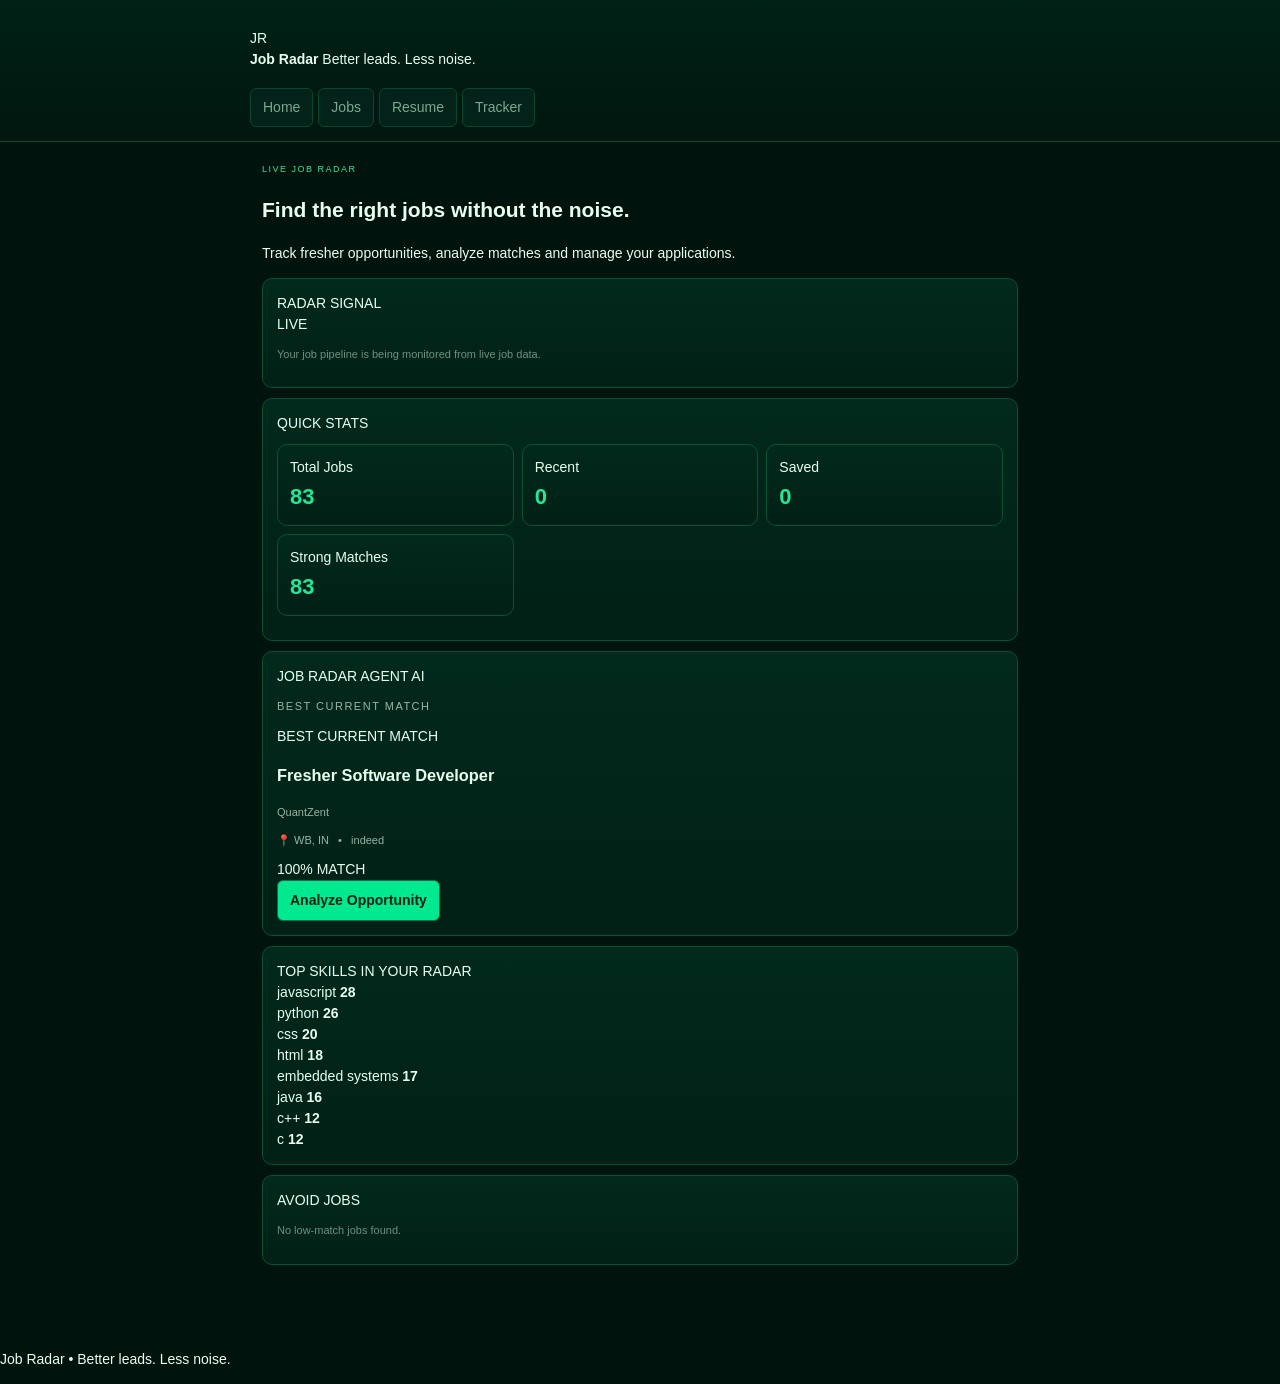
==== web/index.html @ 4af86b67 "Update index.html" ====
<!DOCTYPE html>
<html lang="en">

<head>

  <meta charset="UTF-8">

  <meta
    name="viewport"
    content="width=device-width, initial-scale=1.0"
  >

  <title>Job Radar</title>

  <link
    rel="stylesheet"
    href="./styles.css"
  >

</head>


<body>


  <!-- =========================
       TOP NAVIGATION
  ========================== -->

  <header class="topbar">

    <div class="brand">

      <div class="brand-mark">
        JR
      </div>

      <div class="brand-text">

        <strong>
          Job Radar
        </strong>

        <span>
          Better leads. Less noise.
        </span>

      </div>

    </div>


    <nav class="nav">

      <button
        class="nav-btn active"
        data-page="home"
        type="button"
      >
        Home
      </button>


      <button
        class="nav-btn"
        data-page="jobs"
        type="button"
      >
        Jobs
      </button>


      <button
        class="nav-btn"
        data-page="resume"
        type="button"
      >
        Resume
      </button>


      <button
        class="nav-btn"
        data-page="tracker"
        type="button"
      >
        Tracker
      </button>

    </nav>

  </header>



  <!-- =========================
       MAIN
  ========================== -->

  <main class="main">


    <!-- =========================
         HOME PAGE
    ========================== -->

    <section
      id="page-home"
      class="page active"
    >

      <div class="page-header">

        <div>

          <p class="eyebrow">
            LIVE JOB RADAR
          </p>

          <h1>
            Find the right jobs without the noise.
          </h1>

          <p class="subtitle">
            Track fresher opportunities, analyze matches
            and manage your applications.
          </p>

        </div>

      </div>


      <!-- RADAR SIGNAL -->

      <div class="panel signal-panel">

        <div class="panel-title">
          RADAR SIGNAL
        </div>

        <div class="signal-status">

          <span class="signal-dot"></span>

          <span id="liveStatus">
            JOB RADAR
          </span>

        </div>

        <p class="muted">
          Your job pipeline is being monitored from live job data.
        </p>

      </div>


      <!-- QUICK STATS -->

      <div class="panel">

        <div class="panel-title">
          QUICK STATS
        </div>

        <div class="metrics">

          <div class="metric">

            <span>
              Total Jobs
            </span>

            <strong id="totalJobs">
              0
            </strong>

          </div>


          <div class="metric">

            <span>
              Recent
            </span>

            <strong id="recentJobs">
              0
            </strong>

          </div>


          <div class="metric">

            <span>
              Saved
            </span>

            <strong id="savedJobs">
              0
            </strong>

          </div>


          <div class="metric">

            <span>
              Strong Matches
            </span>

            <strong id="strongMatches">
              0
            </strong>

          </div>

        </div>

      </div>


      <!-- JOB RADAR AGENT -->

      <div class="panel agent-panel">

        <div class="panel-title">
          JOB RADAR AGENT AI
        </div>

        <p class="eyebrow">
          BEST CURRENT MATCH
        </p>


        <div id="nextJob">

          Loading your best opportunity...

        </div>

      </div>


      <!-- TOP SKILLS -->

      <div class="panel">

        <div class="panel-title">
          TOP SKILLS IN YOUR RADAR
        </div>

        <div
          id="topSkills"
          class="skills-cloud"
        ></div>

      </div>


      <!-- AVOID JOBS -->

      <div class="panel">

        <div class="panel-title">
          AVOID JOBS
        </div>

        <div id="avoidList">

          No low-match jobs found.

        </div>

      </div>

    </section>    <!-- =========================
         JOBS PAGE
    ========================== -->

    <section
      id="page-jobs"
      class="page"
    >

      <div class="page-header">

        <div>

          <p class="eyebrow">
            JOB DISCOVERY
          </p>

          <h1>
            Explore opportunities.
          </h1>

          <p class="subtitle">
            Search, filter and analyze jobs from your radar.
          </p>

        </div>

      </div>


      <!-- FILTER BOX -->

      <div class="panel filter-panel">

        <div class="panel-title">
          FILTER JOBS
        </div>


        <div class="filter-grid">


          <!-- SEARCH -->

          <div class="filter-field">

            <label for="search">
              Search
            </label>

            <input
              id="search"
              type="text"
              placeholder="Job title or company"
            >

          </div>


          <!-- LOCATION -->

          <div class="filter-field">

            <label for="location">
              Location
            </label>

            <select id="location">

              <option value="">
                All locations
              </option>

              <option value="chennai">
                Chennai
              </option>

              <option value="bengaluru">
                Bengaluru
              </option>

              <option value="coimbatore">
                Coimbatore
              </option>

              <option value="remote">
                Remote
              </option>

            </select>

          </div>


          <!-- JOB TYPE -->

          <div class="filter-field">

            <label for="jobType">
              Job Type
            </label>

            <select id="jobType">

              <option value="">
                All types
              </option>

              <option value="internship">
                Internship
              </option>

              <option value="fulltime">
                Full-time
              </option>

              <option value="contract">
                Contract
              </option>

            </select>

          </div>


          <!-- WORK MODE -->

          <div class="filter-field">

            <label for="workMode">
              Work Mode
            </label>

            <select id="workMode">

              <option value="">
                All modes
              </option>

              <option value="remote">
                Remote
              </option>

              <option value="hybrid">
                Hybrid
              </option>

              <option value="onsite">
                On-site
              </option>

            </select>

          </div>


          <!-- POSTED -->

          <div class="filter-field">

            <label for="posted">
              Posted
            </label>

            <select id="posted">

              <option value="">
                Any time
              </option>

              <option value="today">
                Today
              </option>

              <option value="3">
                Last 3 days
              </option>

              <option value="7">
                Last 7 days
              </option>

              <option value="30">
                Last 30 days
              </option>

            </select>

          </div>


          <!-- SKILL -->

          <div class="filter-field">

            <label for="skill">
              Skill
            </label>

            <select id="skill">

              <option value="">
                All skills
              </option>

              <option value="iot">
                IoT
              </option>

              <option value="embedded">
                Embedded Systems
              </option>

              <option value="python">
                Python
              </option>

              <option value="java">
                Java
              </option>

              <option value="c++">
                C++
              </option>

              <option value="sql">
                SQL
              </option>

              <option value="vlsi">
                VLSI
              </option>

              <option value="electronics">
                Electronics
              </option>

            </select>

          </div>


          <!-- APPLICATION STATUS -->

          <div class="filter-field">

            <label for="appStatus">
              Application Status
            </label>

            <select id="appStatus">

              <option value="">
                All
              </option>

              <option value="saved">
                Saved
              </option>

              <option value="applied">
                Applied
              </option>

              <option value="interview">
                Interview
              </option>

              <option value="closed">
                Closed
              </option>

            </select>

          </div>


          <!-- MINIMUM MATCH -->

          <div class="filter-field">

            <label for="minimum">
              Minimum Match
            </label>

            <select id="minimum">

              <option value="0">
                Any score
              </option>

              <option value="60">
                60%+
              </option>

              <option value="70">
                70%+
              </option>

              <option value="80">
                80%+
              </option>

              <option value="90">
                90%+
              </option>

            </select>

          </div>


          <!-- SORT -->

          <div class="filter-field">

            <label for="sort">
              Sort
            </label>

            <select id="sort">

              <option value="recent">
                Recent
              </option>

              <option value="match">
                Best Match
              </option>

              <option value="company">
                Company
              </option>

            </select>

          </div>

        </div>


        <!-- FILTER ACTIONS -->

        <div class="filter-actions">

          <button
            id="clearFilters"
            class="secondary"
            type="button"
          >
            Clear Filters
          </button>


          <button
            id="showSaved"
            class="secondary"
            type="button"
          >
            Saved Jobs
          </button>


          <button
            id="exportCSV"
            class="primary"
            type="button"
          >
            Export CSV
          </button>

        </div>

      </div>


      <!-- JOB RESULTS -->

      <div class="results-header">

        <div>

          <p class="eyebrow">
            LIVE RESULTS
          </p>

          <h2>
            Recommended Opportunities
          </h2>

        </div>

      </div>


      <div
        id="results"
        class="results-grid"
      ></div>


      <!-- EMPTY STATE -->

      <div
        id="emptyState"
        class="panel empty-state"
        hidden
      >

        <h3>
          No opportunities found.
        </h3>

        <p>
          Try changing your filters or search terms.
        </p>

      </div>

    </section>    <!-- =========================
         RESUME PAGE
    ========================== -->

    <section
      id="page-resume"
      class="page"
    >

      <div class="page-header">

        <div>

          <p class="eyebrow">
            CAREER PROFILE
          </p>

          <h1>
            Build your career profile.
          </h1>

          <p class="subtitle">
            Upload your resume and track the skills you need.
          </p>

        </div>

      </div>


      <!-- RESUME -->

      <div class="panel resume-panel">

        <div class="panel-title">
          MY RESUME
        </div>


        <div class="resume-upload">

          <div class="resume-icon">
            ↑
          </div>


          <h2>
            Upload your resume
          </h2>


          <p class="muted">
            PDF, DOC or DOCX
          </p>


          <label
            for="resumeFile"
            class="primary upload-button"
          >
            Choose Resume
          </label>


          <input
            id="resumeFile"
            type="file"
            accept=".pdf,.doc,.docx"
            hidden
          >


          <p
            id="resumeName"
            class="resume-name"
          >
            No resume selected
          </p>

        </div>

      </div>


      <!-- PROFILE SCORE -->

      <div class="panel">

        <div class="panel-title">

          <span>
            PROFILE SCORE
          </span>

          <strong id="profileScore">
            0%
          </strong>

        </div>


        <div class="progress">

          <div
            id="profileBar"
            class="progress-bar"
            style="width: 0%"
          ></div>

        </div>


        <p class="muted">
          Your profile score will appear here.
        </p>

      </div>


      <!-- SKILL ROADMAP -->

      <div class="panel">

        <div class="panel-title">
          SKILL GAP & LEARNING ROADMAP
        </div>


        <div class="roadmap">


          <div class="roadmap-item">

            <div class="roadmap-number">
              01
            </div>

            <div>

              <h3>
                Core Programming
              </h3>

              <p>
                Improve Java, Python and problem solving.
              </p>

            </div>

          </div>


          <div class="roadmap-item">

            <div class="roadmap-number">
              02
            </div>

            <div>

              <h3>
                Data & SQL
              </h3>

              <p>
                Practice SQL and database concepts.
              </p>

            </div>

          </div>


          <div class="roadmap-item">

            <div class="roadmap-number">
              03
            </div>

            <div>

              <h3>
                Projects
              </h3>

              <p>
                Build practical projects for your portfolio.
              </p>

            </div>

          </div>


          <div class="roadmap-item">

            <div class="roadmap-number">
              04
            </div>

            <div>

              <h3>
                Interview Preparation
              </h3>

              <p>
                Improve DSA and technical concepts.
              </p>

            </div>

          </div>


        </div>

      </div>

    </section>    <!-- =========================
         TRACKER PAGE
    ========================== -->

    <section
      id="page-tracker"
      class="page"
    >

      <div class="page-header">

        <div>

          <p class="eyebrow">
            APPLICATION TRACKER
          </p>

          <h1>
            Track your applications.
          </h1>

          <p class="subtitle">
            Keep every opportunity organized in one place.
          </p>

        </div>

      </div>


      <div class="tracker-grid">


        <!-- SAVED -->

        <div class="tracker-column">

          <div class="tracker-header">

            <span>
              SAVED
            </span>

            <strong id="cSaved">
              0
            </strong>

          </div>

          <div
            id="colSaved"
            class="tracker-list"
          ></div>

        </div>


        <!-- APPLIED -->

        <div class="tracker-column">

          <div class="tracker-header">

            <span>
              APPLIED
            </span>

            <strong id="cApplied">
              0
            </strong>

          </div>

          <div
            id="colApplied"
            class="tracker-list"
          ></div>

        </div>


        <!-- INTERVIEW -->

        <div class="tracker-column">

          <div class="tracker-header">

            <span>
              INTERVIEW
            </span>

            <strong id="cInterview">
              0
            </strong>

          </div>

          <div
            id="colInterview"
            class="tracker-list"
          ></div>

        </div>


        <!-- CLOSED -->

        <div class="tracker-column">

          <div class="tracker-header">

            <span>
              CLOSED
            </span>

            <strong id="cClosed">
              0
            </strong>

          </div>

          <div
            id="colClosed"
            class="tracker-list"
          ></div>

        </div>


      </div>

    </section>    <!-- =========================
         JOB DETAILS MODAL
    ========================== -->

    <div
      id="modal"
      class="modal"
      hidden
    >

      <div class="modal-overlay"></div>


      <div class="modal-box">


        <!-- CLOSE -->

        <button
          id="closeModal"
          class="modal-close"
          type="button"
          aria-label="Close"
        >
          ×
        </button>


        <!-- TITLE -->

        <p class="eyebrow">
          JOB DETAILS
        </p>


        <h2 id="mTitle">
          Job Title
        </h2>


        <p
          id="mCompany"
          class="modal-company"
        >
          Company
        </p>


        <p
          id="mMeta"
          class="modal-meta"
        >
          Location • Source
        </p>


        <!-- MATCH -->

        <div class="match-box">

          <div class="match-score">

            <span>
              MATCH SCORE
            </span>

            <strong id="mScore">
              0%
            </strong>

          </div>


          <div class="progress">

            <div
              id="mBar"
              class="progress-bar"
              style="width: 0%"
            ></div>

          </div>

        </div>


        <!-- REASONS -->

        <div class="modal-section">

          <h3>
            Why this job matches
          </h3>

          <ul id="mReasons"></ul>

        </div>


        <!-- SKILLS -->

        <div class="modal-section">

          <h3>
            Skills
          </h3>

          <div
            id="mSkills"
            class="skill-list"
          ></div>

        </div>


        <!-- DESCRIPTION -->

        <div class="modal-section">

          <h3>
            Job Description
          </h3>

          <div
            id="mDescription"
            class="job-description"
          >
            Job description will appear here.
          </div>

        </div>


        <!-- ACTIONS -->

        <div class="modal-actions">


          <select id="mStatus">

            <option value="">
              Application Status
            </option>

            <option value="saved">
              Saved
            </option>

            <option value="applied">
              Applied
            </option>

            <option value="interview">
              Interview
            </option>

            <option value="closed">
              Closed
            </option>

          </select>


          <button
            id="mSave"
            class="secondary"
            type="button"
          >
            Save Job
          </button>


          <button
            id="mOpen"
            class="primary"
            type="button"
          >
            Open Job ↗
          </button>


        </div>

      </div>

    </div>


    <!-- =========================
         TOAST
    ========================== -->

    <div
      id="toast"
      class="toast"
      hidden
    >
      Saved
    </div>    <!-- =========================
         FOOTER
    ========================== -->

  </main>


  <footer class="footer">

    <p>
      Job Radar • Better leads. Less noise.
    </p>

  </footer>


  <!-- =========================
       JAVASCRIPT
  ========================== -->

  <script src="./app.js"></script>


</body>

</html>
---- web/styles.css ----
* {
  box-sizing: border-box;
}

html {
  scroll-behavior: smooth;
}

body {
  margin: 0;
  background: #00130c;
  color: #e8fff0;
  font-family: Arial, Helvetica, sans-serif;
  font-size: 13px;
  line-height: 1.5;
}

button,
input,
select {
  font: inherit;
}


/* ================= TOP BAR ================= */

.topbar {
  background: linear-gradient(
    180deg,
    #002116,
    #00160f
  );

  border-bottom: 1px solid #075137;

  padding: 28px 18px 14px;
}

.brand {
  max-width: 780px;
  margin: auto;
}

.eyebrow {
  font-size: 9px;
  letter-spacing: 1.5px;
  color: #36e49a;
  text-transform: uppercase;
}

.brand h1 {
  font-size: 42px;
  line-height: 0.98;
  letter-spacing: -2px;
  margin: 7px 0 12px;
}

.brand h1 span {
  color: #00f79b;
}

.brand p {
  color: #b1c9bb;
  max-width: 650px;
  margin: 0;
}


/* ================= NAVIGATION ================= */

.nav {
  max-width: 780px;
  margin: 18px auto 0;

  display: flex;
  gap: 5px;

  overflow-x: auto;
}

.nav button {
  background: #032219;
  color: #79a992;

  border: 1px solid #08462f;
  border-radius: 6px;

  padding: 8px 12px;

  white-space: nowrap;
  cursor: pointer;
}

.nav button:hover {
  color: #00f79b;
  border-color: #0b8b59;
}


/* ================= MAIN ================= */

main {
  max-width: 780px;
  margin: auto;

  padding: 12px 12px 60px;
}

.page {
  display: none;
}

.page.active {
  display: block;
}


/* ================= LIVE STATUS ================= */

.live-row {
  display: flex;
  justify-content: space-between;

  gap: 10px;

  color: #86a999;

  font-size: 11px;

  padding: 7px 2px;
}

.status {
  color: #00f79b;

  font-size: 9px;

  border: 1px solid #086440;

  padding: 2px 6px;
}


/* ================= COMMON PANEL ================= */

.panel,
.metrics > div,
.insights > div,
.track-col {
  background:
    linear-gradient(
      180deg,
      #01291c,
      #012016
    );

  border: 1px solid #075137;

  border-radius: 10px;
}

.panel {
  padding: 14px;
  margin: 10px 0;
}


/* ================= COMMON TEXT ================= */

.panel p,
.note p,
.agent p,
.section-heading p,
.insights p {
  color: #9ab5a6;
  font-size: 11px;
}/* ================= SIGNAL ================= */

.signal-line {
  color: #2ae994;
  font-size: 25px;
  margin: 5px 0;
}

.signal-stats {
  display: flex;
  flex-wrap: wrap;
  gap: 7px;
}

.signal-stats span {
  border: 1px solid #0b4832;
  background: #02291d;

  border-radius: 5px;

  padding: 5px 7px;

  color: #8eae9e;

  font-size: 9px;
}

.signal-stats b {
  color: #31e99b;
}


/* ================= METRICS ================= */

.metrics {
  display: grid;

  grid-template-columns:
    repeat(3, 1fr);

  gap: 8px;

  margin: 10px 0;
}

.metrics > div {
  padding: 12px;
}

.metrics small {
  display: block;

  color: #86a999;

  font-size: 8px;

  letter-spacing: 0.5px;
}

.metrics strong {
  display: block;

  color: #23e697;

  font-size: 22px;

  margin-top: 2px;
}


/* ================= NOTE ================= */

.note {
  border-color: #075137;
}

.note .eyebrow {
  margin-bottom: 5px;
}


/* ================= JOB RADAR AGENT ================= */

.agent {
  background:
    linear-gradient(
      150deg,
      #063f2a,
      #002219
    );

  border-color: #0b7650;
}

.agent h2 {
  font-size: 23px;

  line-height: 1.1;

  margin: 3px 0;
}

.next-job {
  border: 1px solid #0c6b49;

  background: #01291c;

  border-radius: 7px;

  padding: 11px;

  margin-top: 12px;
}

.next-title {
  font-size: 16px;

  font-weight: bold;
}

.company {
  color: #7fae98;

  margin: 3px 0;
}

.score {
  color: #00f79b;

  font-size: 20px;

  font-weight: bold;
}

.mini-block {
  border-top: 1px solid #0a4832;

  margin-top: 9px;

  padding-top: 8px;
}

.mini-block small {
  color: #769989;
}


/* ================= SECTION HEADING ================= */

.section-heading {
  margin: 25px 2px 10px;
}

.section-heading h2 {
  font-size: 23px;

  line-height: 1.1;

  margin: 3px 0;
}

.section-heading p {
  margin: 3px 0;
}


/* ================= INSIGHTS ================= */

.insights {
  display: grid;

  grid-template-columns:
    repeat(2, 1fr);

  gap: 7px;
}

.insights > div {
  padding: 12px;
}

.insights small {
  display: block;

  color: #86a999;

  font-size: 8px;
}

.insights strong {
  display: block;

  color: #27e899;

  font-size: 22px;

  margin-top: 2px;
}

.insights p {
  margin: 4px 0 0;
}


/* ================= SKILLS ================= */

.skills {
  margin-top: 8px;
}

.chips {
  display: flex;

  flex-wrap: wrap;

  gap: 5px;

  margin-top: 8px;
}

.chip {
  font-size: 9px;

  border: 1px solid #0b5137;

  color: #9ddab9;

  background: #022419;

  border-radius: 4px;

  padding: 4px 6px;
}/* ================= FILTERS ================= */

.filters label {
  display: block;

  color: #719888;

  font-size: 8px;

  margin-bottom: 8px;
}

.filters input,
.filters select {
  display: block;

  width: 100%;

  margin-top: 4px;

  background: #00180f;

  color: #dff9e9;

  border: 1px solid #075137;

  border-radius: 5px;

  padding: 8px;

  outline: none;
}

.filters input::placeholder {
  color: #557568;
}

.filters input:focus,
.filters select:focus {
  border-color: #1b9b67;
}


/* ================= FILTER BUTTONS ================= */

.filter-actions {
  display: flex;

  flex-wrap: wrap;

  gap: 6px;

  margin-top: 4px;
}

.primary,
.secondary,
.upload {
  display: inline-block;

  border-radius: 6px;

  padding: 9px 12px;

  border: 1px solid #0b704b;

  cursor: pointer;
}

.primary {
  background: #00e990;

  color: #002116;

  font-weight: bold;
}

.primary:hover {
  background: #27f5aa;
}

.secondary {
  background: #02291d;

  color: #9ce1bd;
}

.secondary:hover {
  border-color: #00e990;

  color: #00f79b;
}


/* ================= AVOID JOBS ================= */

.avoid {
  border-color: #65403b;
}

.avoid h2 {
  margin: 2px 0;
}

.avoid-item {
  padding: 8px 0;

  border-top: 1px solid #153a2c;
}

.avoid-item b {
  display: block;

  font-size: 11px;
}

.avoid-item small {
  color: #ff8d8d;

  font-size: 9px;
}


/* ================= JOB RESULTS ================= */

.results {
  display: grid;

  gap: 8px;

  margin-top: 10px;
}

.job-card {
  background:
    linear-gradient(
      180deg,
      #012a1d,
      #011d14
    );

  border: 1px solid #075137;

  border-radius: 9px;

  padding: 13px;

  transition:
    transform 0.2s ease,
    border-color 0.2s ease;
}

.job-card:hover {
  transform: translateY(-2px);

  border-color: #0b8b59;
}

.job-top {
  display: flex;

  justify-content: space-between;

  gap: 10px;
}

.job-title {
  font-size: 16px;

  font-weight: bold;
}

.job-company {
  color: #83a997;

  font-size: 10px;
}

.job-score {
  color: #00f79b;

  font-size: 19px;

  font-weight: bold;

  white-space: nowrap;
}


/* ================= JOB META ================= */

.meta {
  display: flex;

  flex-wrap: wrap;

  gap: 5px;

  margin: 8px 0;
}

.meta span {
  border: 1px solid #0a4933;

  border-radius: 4px;

  padding: 3px 5px;

  color: #82a794;

  font-size: 8px;
}


/* ================= JOB ACTIONS ================= */

.job-actions {
  display: flex;

  justify-content: space-between;

  gap: 5px;

  margin-top: 10px;
}

.job-actions button {
  padding: 7px 9px;

  font-size: 10px;
}


/* ================= MOBILE JOB BUTTONS ================= */

@media (max-width: 560px) {

  .job-actions {
    flex-wrap: wrap;
  }

  .job-actions button {
    flex: 1;
    min-width: 90px;
  }

}/* ================= RESUME ================= */

.resume-grid {
  display: grid;

  grid-template-columns:
    repeat(2, 1fr);

  gap: 8px;
}

.upload {
  margin-top: 10px;

  background: #00e990;

  color: #002116;

  font-weight: bold;
}

.resume-grid input {
  display: none;
}

.muted {
  color: #6f9180 !important;
}


/* ================= PROFILE SCORE ================= */

.score-big {
  font-size: 52px;

  color: #00f79b;

  font-weight: bold;

  margin: 8px 0;
}

.bar {
  height: 7px;

  background: #063021;

  border-radius: 10px;

  overflow: hidden;
}

.bar i {
  display: block;

  width: 0;

  height: 100%;

  background: #00e990;

  transition: width 0.5s ease;
}


/* ================= ROADMAP ================= */

.roadmap > div:not(.eyebrow) {
  border-top: 1px solid #0a4531;

  padding: 10px 0;
}

.roadmap strong {
  display: block;

  font-size: 12px;
}

.roadmap small {
  color: #85a895;

  font-size: 10px;
}


/* ================= APPLICATION TRACKER ================= */

.tracker {
  display: grid;

  grid-template-columns:
    repeat(4, 1fr);

  gap: 7px;
}

.track-col {
  padding: 9px;

  min-height: 230px;
}

.track-col h3 {
  font-size: 11px;

  color: #8eac9e;

  border-bottom: 1px solid #0b4732;

  padding-bottom: 8px;

  margin-top: 0;
}

.track-col h3 b {
  float: right;

  color: #00f79b;
}

.track-card {
  background: #052b20;

  border: 1px solid #0b4f37;

  border-radius: 5px;

  padding: 8px;

  margin: 6px 0;

  font-size: 10px;
}

.track-card small {
  display: block;

  color: #77998a;

  margin-top: 3px;
}


/* ================= JOB DETAILS MODAL ================= */

.modal {
  position: fixed;

  inset: 0;

  z-index: 100;
}

.modal[hidden],
.toast[hidden] {
  display: none;
}

.shade {
  position: absolute;

  inset: 0;

  background: rgba(0, 0, 0, 0.75);
}

.modal-box {
  position: absolute;

  left: 50%;
  top: 50%;

  transform: translate(-50%, -50%);

  width: min(700px, 94vw);

  max-height: 88vh;

  overflow-y: auto;

  background: #012218;

  border: 1px solid #0b6a48;

  border-radius: 10px;

  padding: 17px;

  box-shadow: 0 20px 80px #000;
}

.x {
  position: absolute;

  right: 8px;

  top: 5px;

  background: none;

  border: 0;

  color: #83a997;

  font-size: 25px;

  cursor: pointer;
}

.modal-box h2 {
  margin: 4px 0;
}

.modal-box h3 {
  font-size: 12px;

  margin: 17px 0 5px;
}

.description {
  color: #9ab5a6;

  font-size: 11px;
}


/* ================= MODAL SCORE ================= */

.score-line {
  display: flex;

  justify-content: space-between;

  margin-top: 13px;

  color: #7fa693;

  font-size: 9px;
}

.score-line strong {
  color: #00f79b;

  font-size: 18px;
}


/* ================= MODAL BUTTONS ================= */

.modal-buttons {
  display: flex;

  flex-wrap: wrap;

  justify-content: flex-end;

  gap: 6px;

  margin-top: 17px;
}


/* ================= TOAST ================= */

.toast {
  position: fixed;

  bottom: 15px;

  left: 50%;

  transform: translateX(-50%);

  background: #063e2a;

  color: #00f79b;

  border: 1px solid #0c7650;

  padding: 8px 12px;

  border-radius: 6px;

  font-size: 10px;

  z-index: 150;
}


/* ================= DESKTOP ================= */

@media (min-width: 781px) {

  body {
    font-size: 14px;
  }

  .brand h1 {
    font-size: 58px;
  }

  .filters {
    display: grid;

    grid-template-columns:
      repeat(3, 1fr);

    gap: 5px;
  }

  .filters label {
    margin: 0;
  }

  .filter-actions {
    grid-column: 1 / -1;
  }

  .results {
    grid-template-columns:
      repeat(2, 1fr);
  }

}


/* ================= MOBILE ================= */

@media (max-width: 560px) {

  .resume-grid {
    grid-template-columns: 1fr;
  }

  .tracker {
    grid-template-columns:
      repeat(2, 1fr);
  }

  .brand h1 {
    font-size: 39px;
  }

  .metrics {
    grid-template-columns:
      repeat(3, 1fr);
  }

  .metrics > div {
    padding: 9px 7px;
  }

  .metrics strong {
    font-size: 18px;
  }

  .filters {
    padding: 11px;
  }

  .modal-buttons {
    justify-content: stretch;
  }

  .modal-buttons button {
    flex: 1;
  }

}
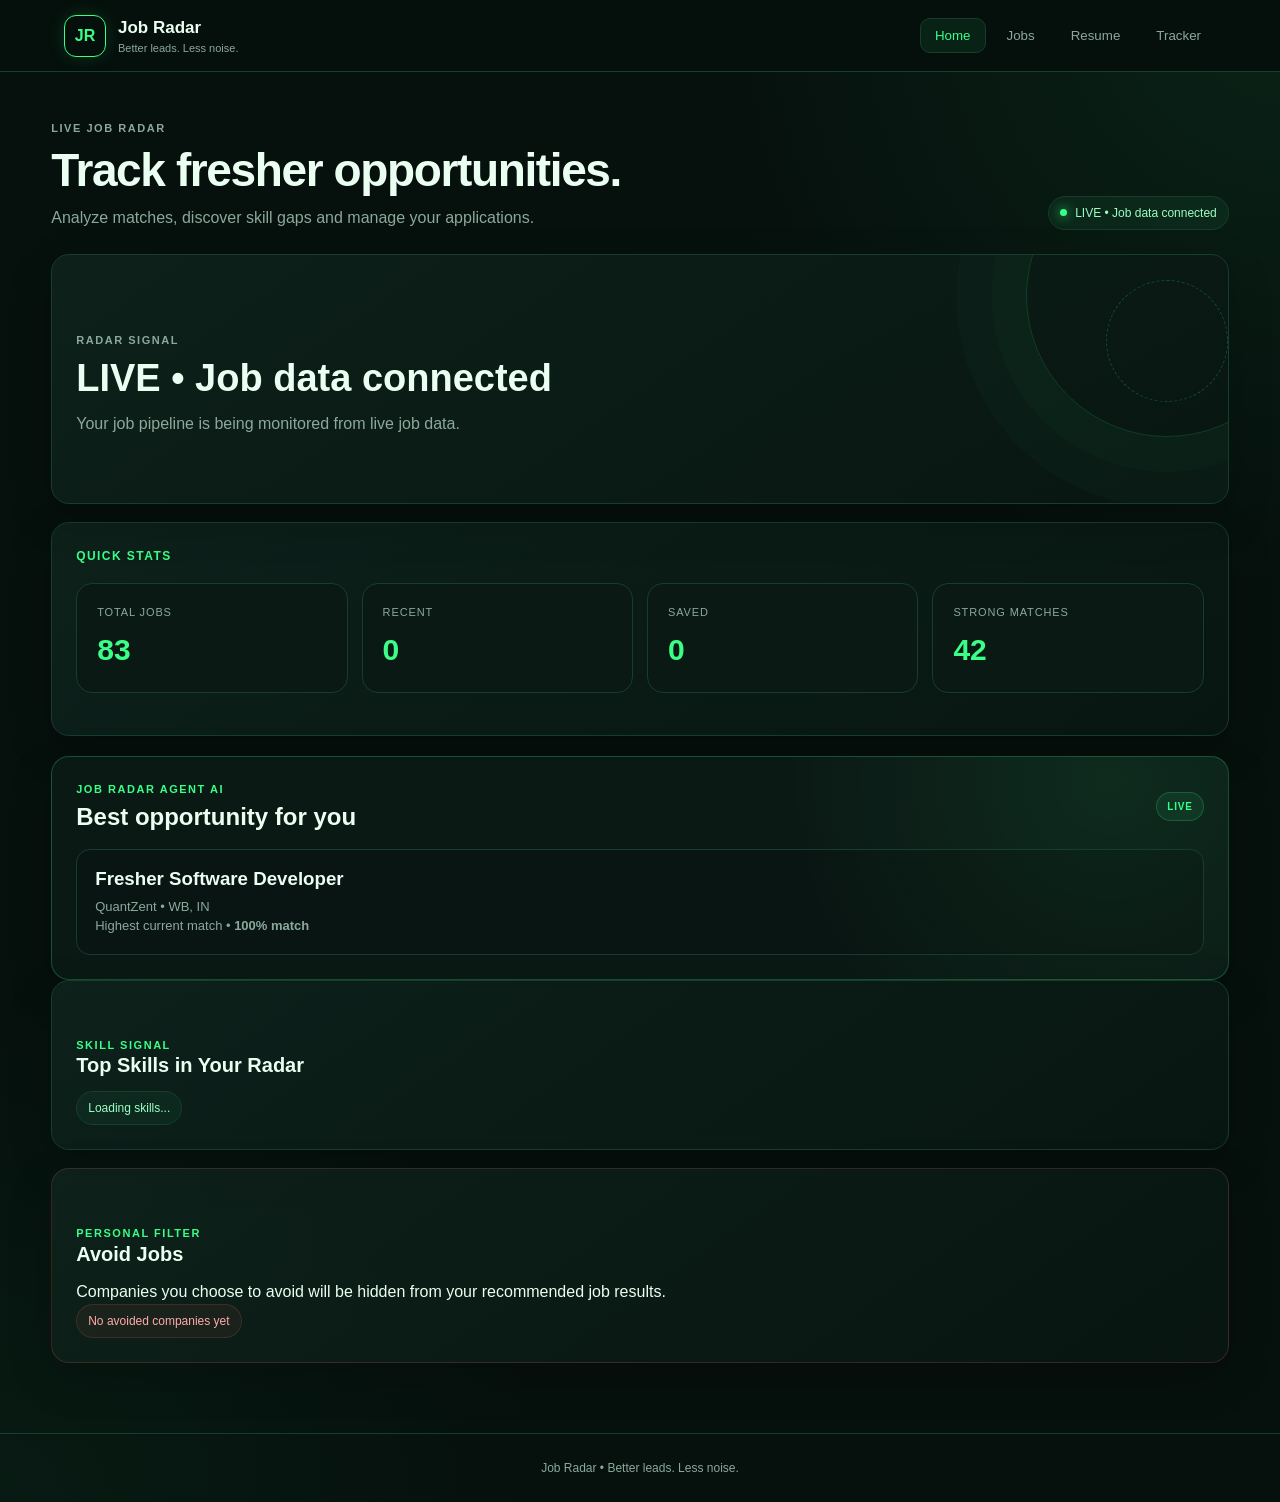
==== commit b06320de: "Update index.html" ====
--- a/web/index.html
+++ b/web/index.html
@@ -2,1269 +2,1251 @@
 <html lang="en">
 
 <head>
-
   <meta charset="UTF-8">
 
-  <meta
-    name="viewport"
-    content="width=device-width, initial-scale=1.0"
-  >
+  <meta name="viewport"
+        content="width=device-width, initial-scale=1.0">
 
   <title>Job Radar</title>
 
-  <link
-    rel="stylesheet"
-    href="./styles.css"
-  >
-
+  <link rel="stylesheet" href="./styles.css">
 </head>
 
-
 <body>
 
-
-  <!-- =========================
-       TOP NAVIGATION
-  ========================== -->
-
-  <header class="topbar">
-
-    <div class="brand">
-
-      <div class="brand-mark">
-        JR
-      </div>
-
-      <div class="brand-text">
+<header class="topbar">
+
+  <div class="brand">
+
+    <div class="brand-mark">
+      JR
+    </div>
+
+    <div class="brand-text">
+      <strong>Job Radar</strong>
+      <span>Better leads. Less noise.</span>
+    </div>
+
+  </div>
+
+  <nav class="nav">
+
+    <button class="nav-btn active"
+            data-page="home"
+            type="button">
+      Home
+    </button>
+
+    <button class="nav-btn"
+            data-page="jobs"
+            type="button">
+      Jobs
+    </button>
+
+    <button class="nav-btn"
+            data-page="resume"
+            type="button">
+      Resume
+    </button>
+
+    <button class="nav-btn"
+            data-page="tracker"
+            type="button">
+      Tracker
+    </button>
+
+  </nav>
+
+</header>
+
+<main class="main"><!-- HOME PAGE -->
+
+<section id="page-home" class="page active">
+
+  <div class="page-header">
+
+    <div>
+      <p class="eyebrow">LIVE JOB RADAR</p>
+
+      <h1>
+        Track fresher opportunities.
+      </h1>
+
+      <p class="page-subtitle">
+        Analyze matches, discover skill gaps and manage your applications.
+      </p>
+    </div>
+
+    <div id="liveStatus" class="live-status">
+      <span class="live-dot"></span>
+      Connecting...
+    </div>
+
+  </div>
+
+
+  <!-- RADAR SIGNAL -->
+
+  <div class="panel signal-panel">
+
+    <div class="signal-content">
+
+      <p class="eyebrow">
+        RADAR SIGNAL
+      </p>
+
+      <h2>
+        LIVE • Job data connected
+      </h2>
+
+      <p>
+        Your job pipeline is being monitored from live job data.
+      </p>
+
+    </div>
+
+    <div class="radar-visual">
+
+      <div class="radar-circle circle-one"></div>
+
+      <div class="radar-circle circle-two"></div>
+
+      <div class="radar-circle circle-three"></div>
+
+      <div class="radar-scan"></div>
+
+    </div>
+
+  </div>
+
+
+  <!-- QUICK STATS -->
+
+  <section class="panel">
+
+    <div class="panel-title">
+      QUICK STATS
+    </div>
+
+    <div class="metrics">
+
+      <div class="metric-card">
+        <span>Total Jobs</span>
+        <strong id="totalJobs">0</strong>
+      </div>
+
+      <div class="metric-card">
+        <span>Recent</span>
+        <strong id="recentJobs">0</strong>
+      </div>
+
+      <div class="metric-card">
+        <span>Saved</span>
+        <strong id="savedJobs">0</strong>
+      </div>
+
+      <div class="metric-card">
+        <span>Strong Matches</span>
+        <strong id="strongMatches">0</strong>
+      </div>
+
+    </div>
+
+  </section>  <!-- JOB RADAR AGENT -->
+
+  <section class="panel agent-panel">
+
+    <div class="agent-header">
+
+      <div>
+
+        <p class="eyebrow">
+          JOB RADAR AGENT AI
+        </p>
+
+        <h2>
+          Best opportunity for you
+        </h2>
+
+      </div>
+
+      <span class="agent-badge">
+        LIVE
+      </span>
+
+    </div>
+
+
+    <div id="nextJob" class="agent-result">
+
+      <div class="agent-placeholder">
 
         <strong>
-          Job Radar
+          Select a skill to analyze.
         </strong>
 
-        <span>
-          Better leads. Less noise.
-        </span>
-
-      </div>
-
-    </div>
-
-
-    <nav class="nav">
+        <p>
+          Go to Jobs and choose IoT, Embedded,
+          Python, VLSI or another skill.
+        </p>
+
+      </div>
+
+    </div>
+
+  </section>
+
+
+  <!-- TOP SKILLS -->
+
+  <section class="panel">
+
+    <div class="section-title">
+
+      <div>
+
+        <p class="eyebrow">
+          SKILL SIGNAL
+        </p>
+
+        <h2>
+          Top Skills in Your Radar
+        </h2>
+
+      </div>
+
+    </div>
+
+
+    <div id="topSkills" class="skill-list">
+
+      <span class="skill-chip">
+        Loading skills...
+      </span>
+
+    </div>
+
+  </section>
+
+
+  <!-- AVOID JOBS -->
+
+  <section class="panel avoid-panel">
+
+    <div class="section-title">
+
+      <div>
+
+        <p class="eyebrow">
+          PERSONAL FILTER
+        </p>
+
+        <h2>
+          Avoid Jobs
+        </h2>
+
+      </div>
+
+    </div>
+
+
+    <p class="avoid-description">
+      Companies you choose to avoid will be hidden
+      from your recommended job results.
+    </p>
+
+
+    <div id="avoidList" class="avoid-list">
+
+      <span class="avoid-empty">
+        No avoided companies yet
+      </span>
+
+    </div>
+
+  </section>
+
+
+</section><!-- JOBS PAGE -->
+
+<section id="page-jobs" class="page">
+
+  <div class="page-header">
+
+    <div>
+
+      <p class="eyebrow">
+        OPPORTUNITY RADAR
+      </p>
+
+      <h1>
+        Explore Opportunities
+      </h1>
+
+      <p class="page-subtitle">
+        Search and filter fresher-friendly jobs
+        from your live dataset.
+      </p>
+
+    </div>
+
+  </div>
+
+
+  <!-- FILTER PANEL -->
+
+  <section class="panel filter-panel">
+
+    <div class="panel-title">
+      FILTER JOBS
+    </div>
+
+
+    <div class="filter-grid">
+
+
+      <!-- SEARCH -->
+
+      <div class="filter-field">
+
+        <label for="search">
+          Search
+        </label>
+
+        <input
+          id="search"
+          type="text"
+          placeholder="Job title or company"
+        >
+
+      </div>
+
+
+      <!-- LOCATION -->
+
+      <div class="filter-field">
+
+        <label for="location">
+          Location
+        </label>
+
+        <select id="location">
+
+          <option value="">
+            All locations
+          </option>
+
+          <option value="chennai">
+            Chennai
+          </option>
+
+          <option value="bengaluru">
+            Bengaluru
+          </option>
+
+          <option value="coimbatore">
+            Coimbatore
+          </option>
+
+          <option value="remote">
+            Remote
+          </option>
+
+        </select>
+
+      </div>
+
+
+      <!-- JOB TYPE -->
+
+      <div class="filter-field">
+
+        <label for="jobType">
+          Job Type
+        </label>
+
+        <select id="jobType">
+
+          <option value="">
+            All types
+          </option>
+
+          <option value="internship">
+            Internship
+          </option>
+
+          <option value="full-time">
+            Full-time
+          </option>
+
+          <option value="contract">
+            Contract
+          </option>
+
+        </select>
+
+      </div>
+
+
+      <!-- WORK MODE -->
+
+      <div class="filter-field">
+
+        <label for="workMode">
+          Work Mode
+        </label>
+
+        <select id="workMode">
+
+          <option value="">
+            All modes
+          </option>
+
+          <option value="remote">
+            Remote
+          </option>
+
+          <option value="hybrid">
+            Hybrid
+          </option>
+
+          <option value="on-site">
+            On-site
+          </option>
+
+        </select>
+
+      </div>
+
+
+      <!-- POSTED -->
+
+      <div class="filter-field">
+
+        <label for="posted">
+          Posted
+        </label>
+
+        <select id="posted">
+
+          <option value="">
+            Any time
+          </option>
+
+          <option value="today">
+            Today
+          </option>
+
+          <option value="last3">
+            Last 3 days
+          </option>
+
+          <option value="last7">
+            Last 7 days
+          </option>
+
+          <option value="last30">
+            Last 30 days
+          </option>
+
+        </select>
+
+      </div>
+
+
+      <!-- SKILL -->
+
+      <div class="filter-field">
+
+        <label for="skill">
+          Skill
+        </label>
+
+        <select id="skill">
+
+          <option value="">
+            Select a skill
+          </option>
+
+          <option value="iot">
+            IoT
+          </option>
+
+          <option value="embedded">
+            Embedded Systems
+          </option>
+
+          <option value="python">
+            Python
+          </option>
+
+          <option value="java">
+            Java
+          </option>
+
+          <option value="c++">
+            C++
+          </option>
+
+          <option value="sql">
+            SQL
+          </option>
+
+          <option value="vlsi">
+            VLSI
+          </option>
+
+          <option value="electronics">
+            Electronics
+          </option>
+
+        </select>
+
+      </div>
+
+
+      <!-- APPLICATION STATUS -->
+
+      <div class="filter-field">
+
+        <label for="appStatus">
+          Application Status
+        </label>
+
+        <select id="appStatus">
+
+          <option value="">
+            All
+          </option>
+
+          <option value="saved">
+            Saved
+          </option>
+
+          <option value="applied">
+            Applied
+          </option>
+
+          <option value="interview">
+            Interview
+          </option>
+
+          <option value="closed">
+            Closed
+          </option>
+
+        </select>
+
+      </div>
+
+
+      <!-- MINIMUM MATCH -->
+
+      <div class="filter-field">
+
+        <label for="minimum">
+          Minimum Match
+        </label>
+
+        <select id="minimum">
+
+          <option value="">
+            Any score
+          </option>
+
+          <option value="60">
+            60%+
+          </option>
+
+          <option value="70">
+            70%+
+          </option>
+
+          <option value="80">
+            80%+
+          </option>
+
+          <option value="90">
+            90%+
+          </option>
+
+        </select>
+
+      </div>
+
+
+      <!-- SORT -->
+
+      <div class="filter-field">
+
+        <label for="sort">
+          Sort
+        </label>
+
+        <select id="sort">
+
+          <option value="recent">
+            Recent
+          </option>
+
+          <option value="best">
+            Best Match
+          </option>
+
+          <option value="company">
+            Company
+          </option>
+
+        </select>
+
+      </div>
+
+    </div>
+
+
+    <!-- BUTTONS -->
+
+    <div class="filter-actions">
 
       <button
-        class="nav-btn active"
-        data-page="home"
+        id="clearFilters"
+        class="secondary"
         type="button"
       >
-        Home
+        Clear Filters
       </button>
 
-
       <button
-        class="nav-btn"
-        data-page="jobs"
+        id="showSaved"
+        class="secondary"
         type="button"
       >
-        Jobs
+        Saved Jobs
       </button>
 
-
       <button
-        class="nav-btn"
-        data-page="resume"
+        id="exportCSV"
+        class="primary"
         type="button"
       >
-        Resume
+        Export CSV
       </button>
 
+    </div>
+
+  </section>  <!-- JOB RESULTS -->
+
+  <div class="results-header">
+
+    <div>
+
+      <p class="eyebrow">
+        LIVE RESULTS
+      </p>
+
+      <h2>
+        Recommended Opportunities
+      </h2>
+
+    </div>
+
+    <span id="resultCount">
+      0 jobs
+    </span>
+
+  </div>
+
+
+  <div
+    id="results"
+    class="results-grid"
+  ></div>
+
+
+  <!-- EMPTY STATE -->
+
+  <div
+    id="emptyState"
+    class="panel empty-state"
+    hidden
+  >
+
+    <h3>
+      No jobs found
+    </h3>
+
+    <p>
+      Try changing your filters or search keywords.
+    </p>
+
+  </div>
+
+</section><!-- RESUME PAGE -->
+
+<section id="page-resume" class="page">
+
+  <div class="page-header">
+
+    <div>
+
+      <p class="eyebrow">
+        CAREER PROFILE
+      </p>
+
+      <h1>
+        Build your career profile.
+      </h1>
+
+      <p class="page-subtitle">
+        Upload your resume and track the skills you need.
+      </p>
+
+    </div>
+
+  </div>
+
+
+  <!-- RESUME UPLOAD -->
+
+  <section class="panel resume-upload">
+
+    <div class="panel-title">
+      MY RESUME
+    </div>
+
+    <label
+      for="resumeFile"
+      class="upload-box"
+    >
+
+      <span class="upload-icon">
+        ↑
+      </span>
+
+      <strong>
+        Upload your resume
+      </strong>
+
+      <span>
+        PDF, DOC or DOCX
+      </span>
+
+      <span class="primary upload-button">
+        Choose Resume
+      </span>
+
+      <span
+        id="resumeName"
+        class="resume-name"
+      >
+        No resume selected
+      </span>
+
+    </label>
+
+    <input
+      id="resumeFile"
+      type="file"
+      accept=".pdf,.doc,.docx"
+      hidden
+    >
+
+  </section>
+
+
+  <!-- PROFILE SCORE -->
+
+  <section class="panel profile-score">
+
+    <div class="profile-score-header">
+
+      <div>
+
+        <p class="eyebrow">
+          PROFILE SCORE
+        </p>
+
+      </div>
+
+      <strong id="profileScore">
+        0%
+      </strong>
+
+    </div>
+
+
+    <div class="profile-bar">
+
+      <div
+        id="profileBar"
+        class="profile-bar-fill"
+        style="width: 0%"
+      ></div>
+
+    </div>
+
+
+    <p id="profileMessage">
+      Your profile score will appear here.
+    </p>
+
+  </section>
+
+
+  <!-- SKILL ROADMAP -->
+
+  <section class="panel roadmap">
+
+    <div class="section-title">
+
+      <div>
+
+        <p class="eyebrow">
+          DEVELOPMENT PLAN
+        </p>
+
+        <h2>
+          Skill Gap & Learning Roadmap
+        </h2>
+
+      </div>
+
+    </div>
+
+
+    <div
+      id="roadmapList"
+      class="roadmap-list"
+    >
+
+      <div class="roadmap-item">
+
+        <div class="roadmap-number">
+          01
+        </div>
+
+        <div>
+
+          <strong>
+            Core Programming
+          </strong>
+
+          <p>
+            Improve Java, Python and problem solving.
+          </p>
+
+        </div>
+
+      </div>
+
+
+      <div class="roadmap-item">
+
+        <div class="roadmap-number">
+          02
+        </div>
+
+        <div>
+
+          <strong>
+            Data & SQL
+          </strong>
+
+          <p>
+            Practice SQL and database concepts.
+          </p>
+
+        </div>
+
+      </div>
+
+
+      <div class="roadmap-item">
+
+        <div class="roadmap-number">
+          03
+        </div>
+
+        <div>
+
+          <strong>
+            Projects
+          </strong>
+
+          <p>
+            Build practical projects for your portfolio.
+          </p>
+
+        </div>
+
+      </div>
+
+
+      <div class="roadmap-item">
+
+        <div class="roadmap-number">
+          04
+        </div>
+
+        <div>
+
+          <strong>
+            Interview Preparation
+          </strong>
+
+          <p>
+            Improve DSA and technical concepts.
+          </p>
+
+        </div>
+
+      </div>
+
+    </div>
+
+  </section>
+
+</section><!-- APPLICATION TRACKER -->
+
+<section id="page-tracker" class="page">
+
+  <div class="page-header">
+
+    <div>
+
+      <p class="eyebrow">
+        APPLICATION CONTROL
+      </p>
+
+      <h1>
+        Application Tracker
+      </h1>
+
+      <p class="page-subtitle">
+        Track every opportunity from saved to closed.
+      </p>
+
+    </div>
+
+  </div>
+
+
+  <div class="tracker-grid">
+
+
+    <!-- SAVED -->
+
+    <div class="tracker-column saved-column">
+
+      <div class="tracker-header">
+
+        <span>
+          SAVED
+        </span>
+
+        <strong id="cSaved">
+          0
+        </strong>
+
+      </div>
+
+      <div
+        id="colSaved"
+        class="tracker-list"
+      ></div>
+
+    </div>
+
+
+    <!-- APPLIED -->
+
+    <div class="tracker-column applied-column">
+
+      <div class="tracker-header">
+
+        <span>
+          APPLIED
+        </span>
+
+        <strong id="cApplied">
+          0
+        </strong>
+
+      </div>
+
+      <div
+        id="colApplied"
+        class="tracker-list"
+      ></div>
+
+    </div>
+
+
+    <!-- INTERVIEW -->
+
+    <div class="tracker-column interview-column">
+
+      <div class="tracker-header">
+
+        <span>
+          INTERVIEW
+        </span>
+
+        <strong id="cInterview">
+          0
+        </strong>
+
+      </div>
+
+      <div
+        id="colInterview"
+        class="tracker-list"
+      ></div>
+
+    </div>
+
+
+    <!-- CLOSED -->
+
+    <div class="tracker-column closed-column">
+
+      <div class="tracker-header">
+
+        <span>
+          CLOSED
+        </span>
+
+        <strong id="cClosed">
+          0
+        </strong>
+
+      </div>
+
+      <div
+        id="colClosed"
+        class="tracker-list"
+      ></div>
+
+    </div>
+
+
+  </div>
+
+</section><!-- JOB DETAILS MODAL -->
+
+<div
+  id="modal"
+  class="modal"
+  hidden
+>
+
+  <div class="modal-overlay"></div>
+
+
+  <div class="modal-box">
+
+    <button
+      id="closeModal"
+      class="modal-close"
+      type="button"
+      aria-label="Close"
+    >
+      ×
+    </button>
+
+
+    <p class="eyebrow">
+      JOB DETAILS
+    </p>
+
+
+    <h2 id="mTitle">
+      Job Title
+    </h2>
+
+
+    <p
+      id="mCompany"
+      class="modal-company"
+    >
+      Company
+    </p>
+
+
+    <p
+      id="mMeta"
+      class="modal-meta"
+    >
+      Location • Source
+    </p>
+
+
+    <!-- MATCH SCORE -->
+
+    <div class="match-box">
+
+      <div class="match-score">
+
+        <span>
+          MATCH SCORE
+        </span>
+
+        <strong id="mScore">
+          0%
+        </strong>
+
+      </div>
+
+
+      <div class="progress">
+
+        <div
+          id="mBar"
+          class="progress-bar"
+          style="width: 0%"
+        ></div>
+
+      </div>
+
+    </div>
+
+
+    <!-- WHY MATCH -->
+
+    <div class="modal-section">
+
+      <h3>
+        Why this job matches
+      </h3>
+
+      <ul id="mReasons"></ul>
+
+    </div>
+
+
+    <!-- SKILLS -->
+
+    <div class="modal-section">
+
+      <h3>
+        Skills
+      </h3>
+
+      <div
+        id="mSkills"
+        class="skill-list"
+      ></div>
+
+    </div>
+
+
+    <!-- DESCRIPTION -->
+
+    <div class="modal-section">
+
+      <h3>
+        Job Description
+      </h3>
+
+      <div
+        id="mDescription"
+        class="job-description"
+      >
+        Job description will appear here.
+      </div>
+
+    </div>
+
+
+    <!-- ACTIONS -->
+
+    <div class="modal-actions">
+
+      <select id="mStatus">
+
+        <option value="">
+          Application Status
+        </option>
+
+        <option value="saved">
+          Saved
+        </option>
+
+        <option value="applied">
+          Applied
+        </option>
+
+        <option value="interview">
+          Interview
+        </option>
+
+        <option value="closed">
+          Closed
+        </option>
+
+      </select>
+
 
       <button
-        class="nav-btn"
-        data-page="tracker"
+        id="mSave"
+        class="secondary"
         type="button"
       >
-        Tracker
+        Save Job
       </button>
 
-    </nav>
-
-  </header>
-
-
-
-  <!-- =========================
-       MAIN
-  ========================== -->
-
-  <main class="main">
-
-
-    <!-- =========================
-         HOME PAGE
-    ========================== -->
-
-    <section
-      id="page-home"
-      class="page active"
-    >
-
-      <div class="page-header">
-
-        <div>
-
-          <p class="eyebrow">
-            LIVE JOB RADAR
-          </p>
-
-          <h1>
-            Find the right jobs without the noise.
-          </h1>
-
-          <p class="subtitle">
-            Track fresher opportunities, analyze matches
-            and manage your applications.
-          </p>
-
-        </div>
-
-      </div>
-
-
-      <!-- RADAR SIGNAL -->
-
-      <div class="panel signal-panel">
-
-        <div class="panel-title">
-          RADAR SIGNAL
-        </div>
-
-        <div class="signal-status">
-
-          <span class="signal-dot"></span>
-
-          <span id="liveStatus">
-            JOB RADAR
-          </span>
-
-        </div>
-
-        <p class="muted">
-          Your job pipeline is being monitored from live job data.
-        </p>
-
-      </div>
-
-
-      <!-- QUICK STATS -->
-
-      <div class="panel">
-
-        <div class="panel-title">
-          QUICK STATS
-        </div>
-
-        <div class="metrics">
-
-          <div class="metric">
-
-            <span>
-              Total Jobs
-            </span>
-
-            <strong id="totalJobs">
-              0
-            </strong>
-
-          </div>
-
-
-          <div class="metric">
-
-            <span>
-              Recent
-            </span>
-
-            <strong id="recentJobs">
-              0
-            </strong>
-
-          </div>
-
-
-          <div class="metric">
-
-            <span>
-              Saved
-            </span>
-
-            <strong id="savedJobs">
-              0
-            </strong>
-
-          </div>
-
-
-          <div class="metric">
-
-            <span>
-              Strong Matches
-            </span>
-
-            <strong id="strongMatches">
-              0
-            </strong>
-
-          </div>
-
-        </div>
-
-      </div>
-
-
-      <!-- JOB RADAR AGENT -->
-
-      <div class="panel agent-panel">
-
-        <div class="panel-title">
-          JOB RADAR AGENT AI
-        </div>
-
-        <p class="eyebrow">
-          BEST CURRENT MATCH
-        </p>
-
-
-        <div id="nextJob">
-
-          Loading your best opportunity...
-
-        </div>
-
-      </div>
-
-
-      <!-- TOP SKILLS -->
-
-      <div class="panel">
-
-        <div class="panel-title">
-          TOP SKILLS IN YOUR RADAR
-        </div>
-
-        <div
-          id="topSkills"
-          class="skills-cloud"
-        ></div>
-
-      </div>
-
-
-      <!-- AVOID JOBS -->
-
-      <div class="panel">
-
-        <div class="panel-title">
-          AVOID JOBS
-        </div>
-
-        <div id="avoidList">
-
-          No low-match jobs found.
-
-        </div>
-
-      </div>
-
-    </section>    <!-- =========================
-         JOBS PAGE
-    ========================== -->
-
-    <section
-      id="page-jobs"
-      class="page"
-    >
-
-      <div class="page-header">
-
-        <div>
-
-          <p class="eyebrow">
-            JOB DISCOVERY
-          </p>
-
-          <h1>
-            Explore opportunities.
-          </h1>
-
-          <p class="subtitle">
-            Search, filter and analyze jobs from your radar.
-          </p>
-
-        </div>
-
-      </div>
-
-
-      <!-- FILTER BOX -->
-
-      <div class="panel filter-panel">
-
-        <div class="panel-title">
-          FILTER JOBS
-        </div>
-
-
-        <div class="filter-grid">
-
-
-          <!-- SEARCH -->
-
-          <div class="filter-field">
-
-            <label for="search">
-              Search
-            </label>
-
-            <input
-              id="search"
-              type="text"
-              placeholder="Job title or company"
-            >
-
-          </div>
-
-
-          <!-- LOCATION -->
-
-          <div class="filter-field">
-
-            <label for="location">
-              Location
-            </label>
-
-            <select id="location">
-
-              <option value="">
-                All locations
-              </option>
-
-              <option value="chennai">
-                Chennai
-              </option>
-
-              <option value="bengaluru">
-                Bengaluru
-              </option>
-
-              <option value="coimbatore">
-                Coimbatore
-              </option>
-
-              <option value="remote">
-                Remote
-              </option>
-
-            </select>
-
-          </div>
-
-
-          <!-- JOB TYPE -->
-
-          <div class="filter-field">
-
-            <label for="jobType">
-              Job Type
-            </label>
-
-            <select id="jobType">
-
-              <option value="">
-                All types
-              </option>
-
-              <option value="internship">
-                Internship
-              </option>
-
-              <option value="fulltime">
-                Full-time
-              </option>
-
-              <option value="contract">
-                Contract
-              </option>
-
-            </select>
-
-          </div>
-
-
-          <!-- WORK MODE -->
-
-          <div class="filter-field">
-
-            <label for="workMode">
-              Work Mode
-            </label>
-
-            <select id="workMode">
-
-              <option value="">
-                All modes
-              </option>
-
-              <option value="remote">
-                Remote
-              </option>
-
-              <option value="hybrid">
-                Hybrid
-              </option>
-
-              <option value="onsite">
-                On-site
-              </option>
-
-            </select>
-
-          </div>
-
-
-          <!-- POSTED -->
-
-          <div class="filter-field">
-
-            <label for="posted">
-              Posted
-            </label>
-
-            <select id="posted">
-
-              <option value="">
-                Any time
-              </option>
-
-              <option value="today">
-                Today
-              </option>
-
-              <option value="3">
-                Last 3 days
-              </option>
-
-              <option value="7">
-                Last 7 days
-              </option>
-
-              <option value="30">
-                Last 30 days
-              </option>
-
-            </select>
-
-          </div>
-
-
-          <!-- SKILL -->
-
-          <div class="filter-field">
-
-            <label for="skill">
-              Skill
-            </label>
-
-            <select id="skill">
-
-              <option value="">
-                All skills
-              </option>
-
-              <option value="iot">
-                IoT
-              </option>
-
-              <option value="embedded">
-                Embedded Systems
-              </option>
-
-              <option value="python">
-                Python
-              </option>
-
-              <option value="java">
-                Java
-              </option>
-
-              <option value="c++">
-                C++
-              </option>
-
-              <option value="sql">
-                SQL
-              </option>
-
-              <option value="vlsi">
-                VLSI
-              </option>
-
-              <option value="electronics">
-                Electronics
-              </option>
-
-            </select>
-
-          </div>
-
-
-          <!-- APPLICATION STATUS -->
-
-          <div class="filter-field">
-
-            <label for="appStatus">
-              Application Status
-            </label>
-
-            <select id="appStatus">
-
-              <option value="">
-                All
-              </option>
-
-              <option value="saved">
-                Saved
-              </option>
-
-              <option value="applied">
-                Applied
-              </option>
-
-              <option value="interview">
-                Interview
-              </option>
-
-              <option value="closed">
-                Closed
-              </option>
-
-            </select>
-
-          </div>
-
-
-          <!-- MINIMUM MATCH -->
-
-          <div class="filter-field">
-
-            <label for="minimum">
-              Minimum Match
-            </label>
-
-            <select id="minimum">
-
-              <option value="0">
-                Any score
-              </option>
-
-              <option value="60">
-                60%+
-              </option>
-
-              <option value="70">
-                70%+
-              </option>
-
-              <option value="80">
-                80%+
-              </option>
-
-              <option value="90">
-                90%+
-              </option>
-
-            </select>
-
-          </div>
-
-
-          <!-- SORT -->
-
-          <div class="filter-field">
-
-            <label for="sort">
-              Sort
-            </label>
-
-            <select id="sort">
-
-              <option value="recent">
-                Recent
-              </option>
-
-              <option value="match">
-                Best Match
-              </option>
-
-              <option value="company">
-                Company
-              </option>
-
-            </select>
-
-          </div>
-
-        </div>
-
-
-        <!-- FILTER ACTIONS -->
-
-        <div class="filter-actions">
-
-          <button
-            id="clearFilters"
-            class="secondary"
-            type="button"
-          >
-            Clear Filters
-          </button>
-
-
-          <button
-            id="showSaved"
-            class="secondary"
-            type="button"
-          >
-            Saved Jobs
-          </button>
-
-
-          <button
-            id="exportCSV"
-            class="primary"
-            type="button"
-          >
-            Export CSV
-          </button>
-
-        </div>
-
-      </div>
-
-
-      <!-- JOB RESULTS -->
-
-      <div class="results-header">
-
-        <div>
-
-          <p class="eyebrow">
-            LIVE RESULTS
-          </p>
-
-          <h2>
-            Recommended Opportunities
-          </h2>
-
-        </div>
-
-      </div>
-
-
-      <div
-        id="results"
-        class="results-grid"
-      ></div>
-
-
-      <!-- EMPTY STATE -->
-
-      <div
-        id="emptyState"
-        class="panel empty-state"
-        hidden
+
+      <button
+        id="mAvoid"
+        class="secondary danger-button"
+        type="button"
       >
-
-        <h3>
-          No opportunities found.
-        </h3>
-
-        <p>
-          Try changing your filters or search terms.
-        </p>
-
-      </div>
-
-    </section>    <!-- =========================
-         RESUME PAGE
-    ========================== -->
-
-    <section
-      id="page-resume"
-      class="page"
-    >
-
-      <div class="page-header">
-
-        <div>
-
-          <p class="eyebrow">
-            CAREER PROFILE
-          </p>
-
-          <h1>
-            Build your career profile.
-          </h1>
-
-          <p class="subtitle">
-            Upload your resume and track the skills you need.
-          </p>
-
-        </div>
-
-      </div>
-
-
-      <!-- RESUME -->
-
-      <div class="panel resume-panel">
-
-        <div class="panel-title">
-          MY RESUME
-        </div>
-
-
-        <div class="resume-upload">
-
-          <div class="resume-icon">
-            ↑
-          </div>
-
-
-          <h2>
-            Upload your resume
-          </h2>
-
-
-          <p class="muted">
-            PDF, DOC or DOCX
-          </p>
-
-
-          <label
-            for="resumeFile"
-            class="primary upload-button"
-          >
-            Choose Resume
-          </label>
-
-
-          <input
-            id="resumeFile"
-            type="file"
-            accept=".pdf,.doc,.docx"
-            hidden
-          >
-
-
-          <p
-            id="resumeName"
-            class="resume-name"
-          >
-            No resume selected
-          </p>
-
-        </div>
-
-      </div>
-
-
-      <!-- PROFILE SCORE -->
-
-      <div class="panel">
-
-        <div class="panel-title">
-
-          <span>
-            PROFILE SCORE
-          </span>
-
-          <strong id="profileScore">
-            0%
-          </strong>
-
-        </div>
-
-
-        <div class="progress">
-
-          <div
-            id="profileBar"
-            class="progress-bar"
-            style="width: 0%"
-          ></div>
-
-        </div>
-
-
-        <p class="muted">
-          Your profile score will appear here.
-        </p>
-
-      </div>
-
-
-      <!-- SKILL ROADMAP -->
-
-      <div class="panel">
-
-        <div class="panel-title">
-          SKILL GAP & LEARNING ROADMAP
-        </div>
-
-
-        <div class="roadmap">
-
-
-          <div class="roadmap-item">
-
-            <div class="roadmap-number">
-              01
-            </div>
-
-            <div>
-
-              <h3>
-                Core Programming
-              </h3>
-
-              <p>
-                Improve Java, Python and problem solving.
-              </p>
-
-            </div>
-
-          </div>
-
-
-          <div class="roadmap-item">
-
-            <div class="roadmap-number">
-              02
-            </div>
-
-            <div>
-
-              <h3>
-                Data & SQL
-              </h3>
-
-              <p>
-                Practice SQL and database concepts.
-              </p>
-
-            </div>
-
-          </div>
-
-
-          <div class="roadmap-item">
-
-            <div class="roadmap-number">
-              03
-            </div>
-
-            <div>
-
-              <h3>
-                Projects
-              </h3>
-
-              <p>
-                Build practical projects for your portfolio.
-              </p>
-
-            </div>
-
-          </div>
-
-
-          <div class="roadmap-item">
-
-            <div class="roadmap-number">
-              04
-            </div>
-
-            <div>
-
-              <h3>
-                Interview Preparation
-              </h3>
-
-              <p>
-                Improve DSA and technical concepts.
-              </p>
-
-            </div>
-
-          </div>
-
-
-        </div>
-
-      </div>
-
-    </section>    <!-- =========================
-         TRACKER PAGE
-    ========================== -->
-
-    <section
-      id="page-tracker"
-      class="page"
-    >
-
-      <div class="page-header">
-
-        <div>
-
-          <p class="eyebrow">
-            APPLICATION TRACKER
-          </p>
-
-          <h1>
-            Track your applications.
-          </h1>
-
-          <p class="subtitle">
-            Keep every opportunity organized in one place.
-          </p>
-
-        </div>
-
-      </div>
-
-
-      <div class="tracker-grid">
-
-
-        <!-- SAVED -->
-
-        <div class="tracker-column">
-
-          <div class="tracker-header">
-
-            <span>
-              SAVED
-            </span>
-
-            <strong id="cSaved">
-              0
-            </strong>
-
-          </div>
-
-          <div
-            id="colSaved"
-            class="tracker-list"
-          ></div>
-
-        </div>
-
-
-        <!-- APPLIED -->
-
-        <div class="tracker-column">
-
-          <div class="tracker-header">
-
-            <span>
-              APPLIED
-            </span>
-
-            <strong id="cApplied">
-              0
-            </strong>
-
-          </div>
-
-          <div
-            id="colApplied"
-            class="tracker-list"
-          ></div>
-
-        </div>
-
-
-        <!-- INTERVIEW -->
-
-        <div class="tracker-column">
-
-          <div class="tracker-header">
-
-            <span>
-              INTERVIEW
-            </span>
-
-            <strong id="cInterview">
-              0
-            </strong>
-
-          </div>
-
-          <div
-            id="colInterview"
-            class="tracker-list"
-          ></div>
-
-        </div>
-
-
-        <!-- CLOSED -->
-
-        <div class="tracker-column">
-
-          <div class="tracker-header">
-
-            <span>
-              CLOSED
-            </span>
-
-            <strong id="cClosed">
-              0
-            </strong>
-
-          </div>
-
-          <div
-            id="colClosed"
-            class="tracker-list"
-          ></div>
-
-        </div>
-
-
-      </div>
-
-    </section>    <!-- =========================
-         JOB DETAILS MODAL
-    ========================== -->
-
-    <div
-      id="modal"
-      class="modal"
-      hidden
-    >
-
-      <div class="modal-overlay"></div>
-
-
-      <div class="modal-box">
-
-
-        <!-- CLOSE -->
-
-        <button
-          id="closeModal"
-          class="modal-close"
-          type="button"
-          aria-label="Close"
-        >
-          ×
-        </button>
-
-
-        <!-- TITLE -->
-
-        <p class="eyebrow">
-          JOB DETAILS
-        </p>
-
-
-        <h2 id="mTitle">
-          Job Title
-        </h2>
-
-
-        <p
-          id="mCompany"
-          class="modal-company"
-        >
-          Company
-        </p>
-
-
-        <p
-          id="mMeta"
-          class="modal-meta"
-        >
-          Location • Source
-        </p>
-
-
-        <!-- MATCH -->
-
-        <div class="match-box">
-
-          <div class="match-score">
-
-            <span>
-              MATCH SCORE
-            </span>
-
-            <strong id="mScore">
-              0%
-            </strong>
-
-          </div>
-
-
-          <div class="progress">
-
-            <div
-              id="mBar"
-              class="progress-bar"
-              style="width: 0%"
-            ></div>
-
-          </div>
-
-        </div>
-
-
-        <!-- REASONS -->
-
-        <div class="modal-section">
-
-          <h3>
-            Why this job matches
-          </h3>
-
-          <ul id="mReasons"></ul>
-
-        </div>
-
-
-        <!-- SKILLS -->
-
-        <div class="modal-section">
-
-          <h3>
-            Skills
-          </h3>
-
-          <div
-            id="mSkills"
-            class="skill-list"
-          ></div>
-
-        </div>
-
-
-        <!-- DESCRIPTION -->
-
-        <div class="modal-section">
-
-          <h3>
-            Job Description
-          </h3>
-
-          <div
-            id="mDescription"
-            class="job-description"
-          >
-            Job description will appear here.
-          </div>
-
-        </div>
-
-
-        <!-- ACTIONS -->
-
-        <div class="modal-actions">
-
-
-          <select id="mStatus">
-
-            <option value="">
-              Application Status
-            </option>
-
-            <option value="saved">
-              Saved
-            </option>
-
-            <option value="applied">
-              Applied
-            </option>
-
-            <option value="interview">
-              Interview
-            </option>
-
-            <option value="closed">
-              Closed
-            </option>
-
-          </select>
-
-
-          <button
-            id="mSave"
-            class="secondary"
-            type="button"
-          >
-            Save Job
-          </button>
-
-
-          <button
-            id="mOpen"
-            class="primary"
-            type="button"
-          >
-            Open Job ↗
-          </button>
-
-
-        </div>
-
-      </div>
-
-    </div>
-
-
-    <!-- =========================
-         TOAST
-    ========================== -->
-
-    <div
-      id="toast"
-      class="toast"
-      hidden
-    >
-      Saved
-    </div>    <!-- =========================
-         FOOTER
-    ========================== -->
-
-  </main>
-
-
-  <footer class="footer">
-
-    <p>
-      Job Radar • Better leads. Less noise.
-    </p>
-
-  </footer>
-
-
-  <!-- =========================
-       JAVASCRIPT
-  ========================== -->
-
-  <script src="./app.js"></script>
-
+        Avoid Company
+      </button>
+
+
+      <button
+        id="mOpen"
+        class="primary"
+        type="button"
+      >
+        Open Job ↗
+      </button>
+
+    </div>
+
+  </div>
+
+</div>
+
+
+<!-- TOAST -->
+
+<div
+  id="toast"
+  class="toast"
+  hidden
+>
+  Saved
+</div><!-- CLOSE MAIN -->
+
+</main>
+
+
+<!-- FOOTER -->
+
+<footer class="footer">
+
+  <p>
+    Job Radar • Better leads. Less noise.
+  </p>
+
+</footer>
+
+
+<!-- JAVASCRIPT -->
+
+<script src="./app.js"></script>
 
 </body>
 
--- a/web/styles.css
+++ b/web/styles.css
@@ -1,5 +1,29 @@
+/* =========================
+   JOB RADAR — BASE
+========================= */
+
 * {
+  margin: 0;
+  padding: 0;
   box-sizing: border-box;
+}
+
+:root {
+  --bg: #06100d;
+  --panel: #0b1915;
+  --panel-2: #0e211b;
+  --border: #173c30;
+
+  --green: #39ff88;
+  --green-2: #20d878;
+  --green-soft: #9cffc4;
+
+  --text: #eafff1;
+  --muted: #8ba99b;
+  --danger: #ff6b6b;
+  --warning: #ffd166;
+
+  --radius: 18px;
 }
 
 html {
@@ -7,104 +31,134 @@
 }
 
 body {
-  margin: 0;
-  background: #00130c;
-  color: #e8fff0;
+  min-height: 100vh;
+  background:
+    radial-gradient(
+      circle at top right,
+      rgba(57, 255, 136, 0.08),
+      transparent 30%
+    ),
+    radial-gradient(
+      circle at bottom left,
+      rgba(32, 216, 120, 0.05),
+      transparent 28%
+    ),
+    var(--bg);
+
+  color: var(--text);
   font-family: Arial, Helvetica, sans-serif;
-  font-size: 13px;
   line-height: 1.5;
 }
 
-button,
-input,
-select {
-  font: inherit;
-}
-
-
-/* ================= TOP BAR ================= */
+
+/* =========================
+   TOP BAR
+========================= */
 
 .topbar {
-  background: linear-gradient(
-    180deg,
-    #002116,
-    #00160f
-  );
-
-  border-bottom: 1px solid #075137;
-
-  padding: 28px 18px 14px;
+  position: sticky;
+  top: 0;
+  z-index: 100;
+
+  display: flex;
+  align-items: center;
+  justify-content: space-between;
+
+  min-height: 72px;
+  padding: 12px 5%;
+
+  background: rgba(6, 16, 13, 0.92);
+  border-bottom: 1px solid var(--border);
+
+  backdrop-filter: blur(14px);
 }
 
 .brand {
-  max-width: 780px;
-  margin: auto;
-}
-
-.eyebrow {
-  font-size: 9px;
-  letter-spacing: 1.5px;
-  color: #36e49a;
-  text-transform: uppercase;
-}
-
-.brand h1 {
-  font-size: 42px;
-  line-height: 0.98;
-  letter-spacing: -2px;
-  margin: 7px 0 12px;
-}
-
-.brand h1 span {
-  color: #00f79b;
-}
-
-.brand p {
-  color: #b1c9bb;
-  max-width: 650px;
-  margin: 0;
-}
-
-
-/* ================= NAVIGATION ================= */
+  display: flex;
+  align-items: center;
+  gap: 12px;
+}
+
+.brand-mark {
+  width: 42px;
+  height: 42px;
+
+  display: grid;
+  place-items: center;
+
+  border: 1px solid var(--green);
+  border-radius: 12px;
+
+  color: var(--green);
+  font-weight: 800;
+
+  box-shadow:
+    0 0 18px rgba(57, 255, 136, 0.15);
+}
+
+.brand-text {
+  display: flex;
+  flex-direction: column;
+}
+
+.brand-text strong {
+  font-size: 17px;
+}
+
+.brand-text span {
+  color: var(--muted);
+  font-size: 11px;
+}
+
+
+/* =========================
+   NAVIGATION
+========================= */
 
 .nav {
-  max-width: 780px;
-  margin: 18px auto 0;
-
-  display: flex;
-  gap: 5px;
-
-  overflow-x: auto;
-}
-
-.nav button {
-  background: #032219;
-  color: #79a992;
-
-  border: 1px solid #08462f;
-  border-radius: 6px;
-
-  padding: 8px 12px;
-
-  white-space: nowrap;
+  display: flex;
+  gap: 6px;
+}
+
+.nav-btn {
+  border: 1px solid transparent;
+  background: transparent;
+
+  color: var(--muted);
+
+  padding: 9px 14px;
+  border-radius: 10px;
+
   cursor: pointer;
-}
-
-.nav button:hover {
-  color: #00f79b;
-  border-color: #0b8b59;
-}
-
-
-/* ================= MAIN ================= */
-
-main {
-  max-width: 780px;
-  margin: auto;
-
-  padding: 12px 12px 60px;
-}
+  transition: 0.2s ease;
+}
+
+.nav-btn:hover {
+  color: var(--text);
+  background: rgba(57, 255, 136, 0.06);
+}
+
+.nav-btn.active {
+  color: var(--green);
+  border-color: var(--border);
+  background: rgba(57, 255, 136, 0.08);
+}
+
+
+/* =========================
+   MAIN
+========================= */
+
+.main {
+  width: min(1180px, 92%);
+  margin: 0 auto;
+  padding: 40px 0 70px;
+}
+
+
+/* =========================
+   PAGE SYSTEM
+========================= */
 
 .page {
   display: none;
@@ -115,910 +169,2272 @@
 }
 
 
-/* ================= LIVE STATUS ================= */
-
-.live-row {
-  display: flex;
-  justify-content: space-between;
-
-  gap: 10px;
-
-  color: #86a999;
-
+/* =========================
+   COMMON TEXT
+========================= */
+
+.eyebrow {
+  color: var(--green);
   font-size: 11px;
-
-  padding: 7px 2px;
-}
-
-.status {
-  color: #00f79b;
-
-  font-size: 9px;
-
-  border: 1px solid #086440;
-
-  padding: 2px 6px;
-}
-
-
-/* ================= COMMON PANEL ================= */
-
-.panel,
-.metrics > div,
-.insights > div,
-.track-col {
+  font-weight: 800;
+  letter-spacing: 0.14em;
+  text-transform: uppercase;
+}
+
+h1,
+h2,
+h3 {
+  line-height: 1.2;
+}
+
+.muted {
+  color: var(--muted);
+}
+
+
+/* =========================
+   PANELS
+========================= */
+
+.panel {
   background:
     linear-gradient(
-      180deg,
-      #01291c,
-      #012016
+      145deg,
+      rgba(14, 33, 27, 0.95),
+      rgba(8, 22, 17, 0.95)
     );
 
-  border: 1px solid #075137;
-
-  border-radius: 10px;
-}
-
-.panel {
-  padding: 14px;
-  margin: 10px 0;
-}
-
-
-/* ================= COMMON TEXT ================= */
-
-.panel p,
-.note p,
-.agent p,
-.section-heading p,
-.insights p {
-  color: #9ab5a6;
-  font-size: 11px;
-}/* ================= SIGNAL ================= */
-
-.signal-line {
-  color: #2ae994;
-  font-size: 25px;
-  margin: 5px 0;
-}
-
-.signal-stats {
-  display: flex;
-  flex-wrap: wrap;
-  gap: 7px;
-}
-
-.signal-stats span {
-  border: 1px solid #0b4832;
-  background: #02291d;
-
-  border-radius: 5px;
-
-  padding: 5px 7px;
-
-  color: #8eae9e;
-
-  font-size: 9px;
-}
-
-.signal-stats b {
-  color: #31e99b;
-}
-
-
-/* ================= METRICS ================= */
+  border: 1px solid var(--border);
+  border-radius: var(--radius);
+
+  padding: 24px;
+
+  box-shadow:
+    0 15px 45px rgba(0, 0, 0, 0.18);
+}
+
+
+/* =========================
+   FOOTER
+========================= */
+
+.footer {
+  padding: 25px 5%;
+  text-align: center;
+
+  border-top: 1px solid var(--border);
+
+  color: var(--muted);
+  font-size: 12px;
+}/* =========================
+   HOME PAGE
+========================= */
+
+.page-header {
+  display: flex;
+  align-items: flex-end;
+  justify-content: space-between;
+  gap: 20px;
+  margin-bottom: 24px;
+}
+
+.page-header h1 {
+  margin-top: 6px;
+  font-size: clamp(28px, 5vw, 46px);
+  letter-spacing: -0.03em;
+}
+
+.page-header p {
+  margin-top: 8px;
+  max-width: 650px;
+  color: var(--muted);
+}
+
+
+/* =========================
+   LIVE STATUS
+========================= */
+
+.live-status {
+  display: inline-flex;
+  align-items: center;
+  gap: 8px;
+
+  padding: 7px 11px;
+  border-radius: 999px;
+
+  border: 1px solid var(--border);
+  background: rgba(57, 255, 136, 0.06);
+
+  color: var(--green-soft);
+  font-size: 12px;
+}
+
+.live-dot {
+  width: 7px;
+  height: 7px;
+  border-radius: 50%;
+  background: var(--green);
+
+  box-shadow: 0 0 12px var(--green);
+}
+
+
+/* =========================
+   SIGNAL PANEL
+========================= */
+
+.signal-panel {
+  position: relative;
+  overflow: hidden;
+
+  min-height: 250px;
+
+  display: flex;
+  flex-direction: column;
+  justify-content: center;
+
+  margin-bottom: 18px;
+}
+
+.signal-panel::before {
+  content: "";
+
+  position: absolute;
+  width: 280px;
+  height: 280px;
+
+  right: -80px;
+  top: -100px;
+
+  border-radius: 50%;
+
+  border: 1px solid rgba(57, 255, 136, 0.16);
+
+  box-shadow:
+    0 0 0 35px rgba(57, 255, 136, 0.025),
+    0 0 0 70px rgba(57, 255, 136, 0.018);
+}
+
+.signal-panel::after {
+  content: "";
+
+  position: absolute;
+
+  width: 120px;
+  height: 120px;
+
+  right: 0;
+  top: 25px;
+
+  border-radius: 50%;
+
+  border: 1px dashed rgba(57, 255, 136, 0.22);
+}
+
+.signal-content {
+  position: relative;
+  z-index: 2;
+
+  max-width: 700px;
+}
+
+.signal-content h2 {
+  margin-top: 8px;
+  font-size: clamp(24px, 4vw, 38px);
+}
+
+.signal-content p {
+  margin-top: 10px;
+  color: var(--muted);
+}
+
+
+/* =========================
+   METRICS
+========================= */
 
 .metrics {
   display: grid;
-
-  grid-template-columns:
-    repeat(3, 1fr);
-
-  gap: 8px;
-
-  margin: 10px 0;
-}
-
-.metrics > div {
-  padding: 12px;
-}
-
-.metrics small {
-  display: block;
-
-  color: #86a999;
-
-  font-size: 8px;
-
-  letter-spacing: 0.5px;
-}
-
-.metrics strong {
-  display: block;
-
-  color: #23e697;
-
-  font-size: 22px;
-
-  margin-top: 2px;
-}
-
-
-/* ================= NOTE ================= */
-
-.note {
-  border-color: #075137;
-}
-
-.note .eyebrow {
-  margin-bottom: 5px;
-}
-
-
-/* ================= JOB RADAR AGENT ================= */
-
-.agent {
-  background:
-    linear-gradient(
-      150deg,
-      #063f2a,
-      #002219
-    );
-
-  border-color: #0b7650;
-}
-
-.agent h2 {
-  font-size: 23px;
-
-  line-height: 1.1;
-
-  margin: 3px 0;
-}
-
-.next-job {
-  border: 1px solid #0c6b49;
-
-  background: #01291c;
-
-  border-radius: 7px;
-
-  padding: 11px;
-
-  margin-top: 12px;
-}
-
-.next-title {
-  font-size: 16px;
-
-  font-weight: bold;
-}
-
-.company {
-  color: #7fae98;
-
-  margin: 3px 0;
-}
-
-.score {
-  color: #00f79b;
-
-  font-size: 20px;
-
-  font-weight: bold;
-}
-
-.mini-block {
-  border-top: 1px solid #0a4832;
-
-  margin-top: 9px;
-
-  padding-top: 8px;
-}
-
-.mini-block small {
-  color: #769989;
-}
-
-
-/* ================= SECTION HEADING ================= */
-
-.section-heading {
-  margin: 25px 2px 10px;
-}
-
-.section-heading h2 {
-  font-size: 23px;
-
-  line-height: 1.1;
-
-  margin: 3px 0;
-}
-
-.section-heading p {
-  margin: 3px 0;
-}
-
-
-/* ================= INSIGHTS ================= */
-
-.insights {
-  display: grid;
-
-  grid-template-columns:
-    repeat(2, 1fr);
-
-  gap: 7px;
-}
-
-.insights > div {
-  padding: 12px;
-}
-
-.insights small {
-  display: block;
-
-  color: #86a999;
-
-  font-size: 8px;
-}
-
-.insights strong {
-  display: block;
-
-  color: #27e899;
-
-  font-size: 22px;
-
-  margin-top: 2px;
-}
-
-.insights p {
-  margin: 4px 0 0;
-}
-
-
-/* ================= SKILLS ================= */
-
-.skills {
-  margin-top: 8px;
-}
-
-.chips {
-  display: flex;
-
-  flex-wrap: wrap;
-
-  gap: 5px;
-
-  margin-top: 8px;
-}
-
-.chip {
-  font-size: 9px;
-
-  border: 1px solid #0b5137;
-
-  color: #9ddab9;
-
-  background: #022419;
-
-  border-radius: 4px;
-
-  padding: 4px 6px;
-}/* ================= FILTERS ================= */
-
-.filters label {
-  display: block;
-
-  color: #719888;
-
-  font-size: 8px;
-
-  margin-bottom: 8px;
-}
-
-.filters input,
-.filters select {
-  display: block;
-
-  width: 100%;
-
-  margin-top: 4px;
-
-  background: #00180f;
-
-  color: #dff9e9;
-
-  border: 1px solid #075137;
-
-  border-radius: 5px;
-
-  padding: 8px;
-
-  outline: none;
-}
-
-.filters input::placeholder {
-  color: #557568;
-}
-
-.filters input:focus,
-.filters select:focus {
-  border-color: #1b9b67;
-}
-
-
-/* ================= FILTER BUTTONS ================= */
-
-.filter-actions {
-  display: flex;
-
-  flex-wrap: wrap;
-
-  gap: 6px;
-
-  margin-top: 4px;
-}
-
-.primary,
-.secondary,
-.upload {
-  display: inline-block;
-
-  border-radius: 6px;
-
-  padding: 9px 12px;
-
-  border: 1px solid #0b704b;
-
-  cursor: pointer;
-}
-
-.primary {
-  background: #00e990;
-
-  color: #002116;
-
-  font-weight: bold;
-}
-
-.primary:hover {
-  background: #27f5aa;
-}
-
-.secondary {
-  background: #02291d;
-
-  color: #9ce1bd;
-}
-
-.secondary:hover {
-  border-color: #00e990;
-
-  color: #00f79b;
-}
-
-
-/* ================= AVOID JOBS ================= */
-
-.avoid {
-  border-color: #65403b;
-}
-
-.avoid h2 {
-  margin: 2px 0;
-}
-
-.avoid-item {
-  padding: 8px 0;
-
-  border-top: 1px solid #153a2c;
-}
-
-.avoid-item b {
-  display: block;
-
-  font-size: 11px;
-}
-
-.avoid-item small {
-  color: #ff8d8d;
-
-  font-size: 9px;
-}
-
-
-/* ================= JOB RESULTS ================= */
-
-.results {
-  display: grid;
-
-  gap: 8px;
-
-  margin-top: 10px;
-}
-
-.job-card {
-  background:
-    linear-gradient(
-      180deg,
-      #012a1d,
-      #011d14
-    );
-
-  border: 1px solid #075137;
-
-  border-radius: 9px;
-
-  padding: 13px;
+  grid-template-columns: repeat(4, 1fr);
+  gap: 14px;
+
+  margin: 18px 0;
+}
+
+.metric-card {
+  padding: 20px;
+
+  background: var(--panel);
+  border: 1px solid var(--border);
+  border-radius: 16px;
 
   transition:
     transform 0.2s ease,
     border-color 0.2s ease;
 }
 
+.metric-card:hover {
+  transform: translateY(-3px);
+  border-color: rgba(57, 255, 136, 0.35);
+}
+
+.metric-card span {
+  display: block;
+
+  color: var(--muted);
+  font-size: 11px;
+  text-transform: uppercase;
+  letter-spacing: 0.08em;
+}
+
+.metric-card strong {
+  display: block;
+
+  margin-top: 7px;
+
+  color: var(--green);
+  font-size: 30px;
+}
+
+
+/* =========================
+   NOTE
+========================= */
+
+.note {
+  margin: 18px 0;
+
+  padding: 14px 16px;
+
+  border-left: 2px solid var(--green);
+  background: rgba(57, 255, 136, 0.035);
+
+  color: var(--muted);
+  font-size: 13px;
+}
+
+
+/* =========================
+   AGENT
+========================= */
+
+.agent-panel {
+  margin-top: 20px;
+
+  border: 1px solid rgba(57, 255, 136, 0.24);
+
+  background:
+    radial-gradient(
+      circle at 90% 10%,
+      rgba(57, 255, 136, 0.08),
+      transparent 30%
+    ),
+    var(--panel);
+}
+
+.agent-header {
+  display: flex;
+  align-items: center;
+  justify-content: space-between;
+
+  gap: 15px;
+  margin-bottom: 18px;
+}
+
+.agent-header h2 {
+  margin-top: 5px;
+}
+
+.agent-badge {
+  padding: 6px 10px;
+
+  border-radius: 999px;
+
+  color: var(--green);
+  background: rgba(57, 255, 136, 0.08);
+
+  border: 1px solid rgba(57, 255, 136, 0.2);
+
+  font-size: 10px;
+  font-weight: 800;
+  letter-spacing: 0.08em;
+}
+
+.agent-result {
+  min-height: 90px;
+
+  padding: 18px;
+
+  border: 1px solid var(--border);
+  border-radius: 14px;
+
+  background: rgba(0, 0, 0, 0.14);
+}
+
+.agent-result h3 {
+  margin-bottom: 6px;
+}
+
+.agent-result p {
+  color: var(--muted);
+  font-size: 13px;
+}
+
+
+/* =========================
+   INSIGHTS
+========================= */
+
+.section-title {
+  display: flex;
+  align-items: center;
+  justify-content: space-between;
+
+  margin: 32px 0 14px;
+}
+
+.section-title h2 {
+  font-size: 20px;
+}
+
+.section-title span {
+  color: var(--muted);
+  font-size: 12px;
+}
+
+.insights-grid {
+  display: grid;
+  grid-template-columns: repeat(2, 1fr);
+  gap: 14px;
+}
+
+.insight-card {
+  padding: 20px;
+
+  border: 1px solid var(--border);
+  border-radius: 16px;
+
+  background: var(--panel);
+}
+
+.insight-card strong {
+  display: block;
+
+  margin-bottom: 7px;
+
+  color: var(--green);
+}
+
+.insight-card p {
+  color: var(--muted);
+  font-size: 13px;
+}
+
+
+/* =========================
+   TOP SKILLS
+========================= */
+
+.skill-list {
+  display: flex;
+  flex-wrap: wrap;
+  gap: 8px;
+}
+
+.skill-chip {
+  display: inline-flex;
+  align-items: center;
+
+  padding: 7px 11px;
+
+  border-radius: 999px;
+
+  border: 1px solid var(--border);
+  background: rgba(57, 255, 136, 0.045);
+
+  color: var(--green-soft);
+
+  font-size: 12px;
+}
+
+
+/* =========================
+   AVOID JOBS
+========================= */
+
+.avoid-panel {
+  margin-top: 18px;
+
+  border-color: rgba(255, 107, 107, 0.18);
+}
+
+.avoid-panel .panel-title {
+  color: #ff9292;
+}
+
+.avoid-list {
+  display: flex;
+  flex-wrap: wrap;
+  gap: 8px;
+}
+
+.avoid-item {
+  padding: 7px 11px;
+
+  border-radius: 999px;
+
+  background: rgba(255, 107, 107, 0.06);
+  border: 1px solid rgba(255, 107, 107, 0.16);
+
+  color: #ffaaaa;
+
+  font-size: 12px;
+}/* =========================
+   FILTER JOBS
+========================= */
+
+.filter-panel {
+  margin-bottom: 22px;
+}
+
+.panel-title {
+  margin-bottom: 18px;
+
+  color: var(--green);
+
+  font-size: 11px;
+  font-weight: 800;
+  letter-spacing: 0.14em;
+  text-transform: uppercase;
+}
+
+
+/* =========================
+   FILTER GRID
+========================= */
+
+.filter-grid {
+  display: grid;
+  grid-template-columns: repeat(3, 1fr);
+  gap: 15px;
+}
+
+.filter-field {
+  min-width: 0;
+}
+
+.filter-field label {
+  display: block;
+
+  margin-bottom: 7px;
+
+  color: var(--muted);
+
+  font-size: 11px;
+  font-weight: 700;
+}
+
+
+/* =========================
+   INPUTS + SELECTS
+========================= */
+
+.filter-field input,
+.filter-field select,
+.modal-actions select {
+  width: 100%;
+
+  min-height: 44px;
+
+  padding: 0 12px;
+
+  border: 1px solid var(--border);
+  border-radius: 10px;
+
+  outline: none;
+
+  background: #081611;
+  color: var(--text);
+
+  font-size: 13px;
+
+  transition:
+    border-color 0.2s ease,
+    box-shadow 0.2s ease;
+}
+
+.filter-field input::placeholder {
+  color: #607c70;
+}
+
+.filter-field input:focus,
+.filter-field select:focus,
+.modal-actions select:focus {
+  border-color: rgba(57, 255, 136, 0.55);
+
+  box-shadow:
+    0 0 0 3px rgba(57, 255, 136, 0.07);
+}
+
+.filter-field select {
+  cursor: pointer;
+}
+
+
+/* =========================
+   FILTER ACTIONS
+========================= */
+
+.filter-actions {
+  display: flex;
+  align-items: center;
+  justify-content: flex-end;
+
+  flex-wrap: wrap;
+
+  gap: 10px;
+
+  margin-top: 18px;
+}
+
+
+/* =========================
+   BUTTONS
+========================= */
+
+button {
+  font-family: inherit;
+}
+
+.primary,
+.secondary {
+  min-height: 42px;
+
+  padding: 0 16px;
+
+  border-radius: 10px;
+
+  cursor: pointer;
+
+  font-size: 12px;
+  font-weight: 700;
+
+  transition:
+    transform 0.18s ease,
+    background 0.18s ease,
+    border-color 0.18s ease;
+}
+
+.primary {
+  border: 1px solid var(--green);
+
+  background: var(--green);
+  color: #031009;
+}
+
+.primary:hover {
+  transform: translateY(-2px);
+
+  background: var(--green-soft);
+
+  box-shadow:
+    0 8px 24px rgba(57, 255, 136, 0.14);
+}
+
+.secondary {
+  border: 1px solid var(--border);
+
+  background: rgba(57, 255, 136, 0.035);
+  color: var(--green-soft);
+}
+
+.secondary:hover {
+  transform: translateY(-2px);
+
+  border-color: rgba(57, 255, 136, 0.35);
+
+  background: rgba(57, 255, 136, 0.08);
+}
+
+
+/* =========================
+   RESULTS HEADER
+========================= */
+
+.results-header {
+  display: flex;
+  align-items: center;
+  justify-content: space-between;
+
+  gap: 15px;
+
+  margin: 25px 0 14px;
+}
+
+.results-header h2 {
+  font-size: 20px;
+}
+
+.results-count {
+  color: var(--muted);
+  font-size: 12px;
+}
+
+
+/* =========================
+   EMPTY STATE
+========================= */
+
+.empty-state {
+  text-align: center;
+
+  padding: 50px 20px;
+}
+
+.empty-state h3 {
+  margin-bottom: 8px;
+}
+
+.empty-state p {
+  color: var(--muted);
+  font-size: 13px;
+}
+
+
+/* =========================
+   MOBILE FILTERS
+========================= */
+
+@media (max-width: 850px) {
+  .filter-grid {
+    grid-template-columns: repeat(2, 1fr);
+  }
+}
+
+@media (max-width: 560px) {
+  .filter-grid {
+    grid-template-columns: 1fr;
+  }
+
+  .filter-actions {
+    justify-content: stretch;
+  }
+
+  .filter-actions button {
+    flex: 1;
+  }
+
+  .results-header {
+    align-items: flex-start;
+    flex-direction: column;
+  }
+}/* =========================
+   FILTER JOBS
+========================= */
+
+.filter-panel {
+  margin-bottom: 22px;
+}
+
+.panel-title {
+  margin-bottom: 18px;
+
+  color: var(--green);
+  font-size: 12px;
+  font-weight: 800;
+  letter-spacing: 0.12em;
+}
+
+
+/* =========================
+   FILTER GRID
+========================= */
+
+.filter-grid {
+  display: grid;
+
+  grid-template-columns:
+    repeat(3, minmax(0, 1fr));
+
+  gap: 14px;
+}
+
+.filter-field {
+  min-width: 0;
+}
+
+.filter-field label {
+  display: block;
+
+  margin-bottom: 7px;
+
+  color: var(--muted);
+
+  font-size: 11px;
+  font-weight: 700;
+  text-transform: uppercase;
+  letter-spacing: 0.06em;
+}
+
+
+/* =========================
+   INPUTS + SELECTS
+========================= */
+
+.filter-field input,
+.filter-field select,
+.modal-actions select {
+  width: 100%;
+  height: 44px;
+
+  padding: 0 13px;
+
+  border: 1px solid var(--border);
+  border-radius: 10px;
+
+  outline: none;
+
+  background: #071510;
+  color: var(--text);
+
+  font-size: 13px;
+
+  transition:
+    border-color 0.2s ease,
+    box-shadow 0.2s ease;
+}
+
+.filter-field input::placeholder {
+  color: #60786d;
+}
+
+.filter-field input:focus,
+.filter-field select:focus,
+.modal-actions select:focus {
+  border-color: rgba(57, 255, 136, 0.55);
+
+  box-shadow:
+    0 0 0 3px rgba(57, 255, 136, 0.07);
+}
+
+.filter-field select {
+  cursor: pointer;
+}
+
+.filter-field select option,
+.modal-actions select option {
+  background: #071510;
+  color: var(--text);
+}
+
+
+/* =========================
+   FILTER ACTIONS
+========================= */
+
+.filter-actions {
+  display: flex;
+  flex-wrap: wrap;
+  justify-content: flex-end;
+
+  gap: 10px;
+
+  margin-top: 18px;
+}
+
+
+/* =========================
+   BUTTONS
+========================= */
+
+button {
+  font-family: inherit;
+}
+
+.primary,
+.secondary {
+  min-height: 42px;
+
+  padding: 0 16px;
+
+  border-radius: 10px;
+
+  font-size: 12px;
+  font-weight: 800;
+
+  cursor: pointer;
+
+  transition:
+    transform 0.18s ease,
+    border-color 0.18s ease,
+    background 0.18s ease;
+}
+
+.primary {
+  border: 1px solid var(--green);
+
+  background: var(--green);
+  color: #041009;
+
+  box-shadow:
+    0 0 20px rgba(57, 255, 136, 0.08);
+}
+
+.primary:hover {
+  transform: translateY(-2px);
+
+  background: var(--green-soft);
+}
+
+.secondary {
+  border: 1px solid var(--border);
+
+  background: rgba(57, 255, 136, 0.04);
+
+  color: var(--green-soft);
+}
+
+.secondary:hover {
+  transform: translateY(-2px);
+
+  border-color: rgba(57, 255, 136, 0.4);
+
+  background: rgba(57, 255, 136, 0.08);
+}
+
+
+/* =========================
+   RESULTS HEADER
+========================= */
+
+.results-header {
+  display: flex;
+  align-items: center;
+  justify-content: space-between;
+
+  gap: 15px;
+
+  margin: 25px 0 14px;
+}
+
+.results-header strong {
+  font-size: 16px;
+}
+
+.results-header span {
+  color: var(--muted);
+  font-size: 12px;
+}
+
+
+/* =========================
+   RESULTS GRID
+========================= */
+
+.results-grid {
+  display: grid;
+
+  grid-template-columns:
+    repeat(2, minmax(0, 1fr));
+
+  gap: 14px;
+}
+
+
+/* =========================
+   EMPTY STATE
+========================= */
+
+.empty-state {
+  text-align: center;
+  padding: 45px 20px;
+}
+
+.empty-state h3 {
+  margin-bottom: 8px;
+}
+
+.empty-state p {
+  color: var(--muted);
+  font-size: 13px;
+}
+
+
+/* =========================
+   DESKTOP FILTER IMPROVEMENT
+========================= */
+
+@media (min-width: 1000px) {
+  .filter-grid {
+    grid-template-columns:
+      repeat(3, minmax(0, 1fr));
+  }
+}/* =========================
+   JOB CARD
+========================= */
+
+.job-card {
+  position: relative;
+
+  display: flex;
+  flex-direction: column;
+
+  min-height: 260px;
+  padding: 20px;
+
+  border: 1px solid var(--border);
+  border-radius: 16px;
+
+  background:
+    linear-gradient(
+      145deg,
+      rgba(14, 33, 27, 0.96),
+      rgba(7, 18, 14, 0.96)
+    );
+
+  transition:
+    transform 0.2s ease,
+    border-color 0.2s ease,
+    box-shadow 0.2s ease;
+}
+
 .job-card:hover {
+  transform: translateY(-3px);
+
+  border-color: rgba(57, 255, 136, 0.32);
+
+  box-shadow:
+    0 14px 35px rgba(0, 0, 0, 0.2);
+}
+
+
+/* =========================
+   JOB CARD HEADER
+========================= */
+
+.job-card-header {
+  display: flex;
+  justify-content: space-between;
+  align-items: flex-start;
+
+  gap: 12px;
+}
+
+.job-card h3 {
+  font-size: 17px;
+  line-height: 1.3;
+}
+
+.job-company {
+  margin-top: 5px;
+
+  color: var(--green-soft);
+  font-size: 12px;
+}
+
+.job-score {
+  flex-shrink: 0;
+
+  padding: 6px 9px;
+
+  border: 1px solid rgba(57, 255, 136, 0.22);
+  border-radius: 999px;
+
+  background: rgba(57, 255, 136, 0.07);
+
+  color: var(--green);
+
+  font-size: 11px;
+  font-weight: 800;
+}
+
+
+/* =========================
+   JOB META
+========================= */
+
+.job-meta {
+  display: flex;
+  flex-wrap: wrap;
+
+  gap: 7px;
+
+  margin: 14px 0;
+}
+
+.job-meta span {
+  padding: 5px 8px;
+
+  border-radius: 7px;
+
+  background: rgba(255, 255, 255, 0.025);
+  border: 1px solid var(--border);
+
+  color: var(--muted);
+
+  font-size: 10px;
+}
+
+
+/* =========================
+   JOB DESCRIPTION
+========================= */
+
+.job-description {
+  display: -webkit-box;
+
+  margin-bottom: 15px;
+
+  overflow: hidden;
+
+  color: var(--muted);
+  font-size: 12px;
+  line-height: 1.6;
+
+  -webkit-box-orient: vertical;
+  -webkit-line-clamp: 3;
+}
+
+
+/* =========================
+   MATCH BAR
+========================= */
+
+.match-box {
+  margin-top: auto;
+}
+
+.match-top {
+  display: flex;
+  align-items: center;
+  justify-content: space-between;
+
+  margin-bottom: 6px;
+
+  color: var(--muted);
+  font-size: 10px;
+  text-transform: uppercase;
+  letter-spacing: 0.05em;
+}
+
+.match-top strong {
+  color: var(--green);
+}
+
+.progress {
+  width: 100%;
+  height: 6px;
+
+  overflow: hidden;
+
+  border-radius: 999px;
+
+  background: #13251e;
+}
+
+.progress-bar {
+  height: 100%;
+
+  border-radius: inherit;
+
+  background:
+    linear-gradient(
+      90deg,
+      var(--green-2),
+      var(--green)
+    );
+
+  box-shadow:
+    0 0 10px rgba(57, 255, 136, 0.3);
+
+  transition: width 0.4s ease;
+}
+
+
+/* =========================
+   CARD SKILLS
+========================= */
+
+.job-skills {
+  display: flex;
+  flex-wrap: wrap;
+
+  gap: 6px;
+
+  margin: 14px 0;
+}
+
+.job-skills .skill-chip {
+  padding: 5px 8px;
+
+  font-size: 10px;
+}
+
+
+/* =========================
+   JOB ACTIONS
+========================= */
+
+.job-actions {
+  display: flex;
+  align-items: center;
+
+  gap: 8px;
+
+  margin-top: 16px;
+}
+
+.job-actions button,
+.job-actions a {
+  flex: 1;
+
+  min-height: 38px;
+
+  display: inline-flex;
+  align-items: center;
+  justify-content: center;
+
+  padding: 0 10px;
+
+  border-radius: 9px;
+
+  font-size: 11px;
+  font-weight: 800;
+
+  text-decoration: none;
+
+  cursor: pointer;
+}
+
+.job-actions .view-job {
+  border: 1px solid var(--border);
+
+  background: rgba(57, 255, 136, 0.05);
+
+  color: var(--green-soft);
+}
+
+.job-actions .view-job:hover {
+  border-color: rgba(57, 255, 136, 0.4);
+}
+
+.job-actions .save-job {
+  border: 1px solid var(--green);
+
+  background: var(--green);
+
+  color: #041009;
+}
+
+
+/* =========================
+   SAVED STATE
+========================= */
+
+.job-card.saved {
+  border-color: rgba(57, 255, 136, 0.35);
+}
+
+.job-card.saved::before {
+  content: "SAVED";
+
+  position: absolute;
+
+  top: 12px;
+  right: 12px;
+
+  padding: 3px 6px;
+
+  border-radius: 5px;
+
+  background: rgba(57, 255, 136, 0.1);
+
+  color: var(--green);
+
+  font-size: 8px;
+  font-weight: 800;
+  letter-spacing: 0.08em;
+}
+
+
+/* =========================
+   JOB STATUS
+========================= */
+
+.status-badge {
+  display: inline-flex;
+  align-items: center;
+
+  width: fit-content;
+
+  margin-top: 8px;
+  padding: 5px 8px;
+
+  border-radius: 7px;
+
+  background: rgba(57, 255, 136, 0.06);
+  border: 1px solid var(--border);
+
+  color: var(--green-soft);
+
+  font-size: 10px;
+}
+
+
+/* =========================
+   RESPONSIVE JOB GRID
+========================= */
+
+@media (max-width: 760px) {
+  .results-grid {
+    grid-template-columns: 1fr;
+  }
+}/* =========================
+   RESUME PAGE
+========================= */
+
+.resume-layout {
+  display: grid;
+  grid-template-columns: 1fr 1fr;
+  gap: 18px;
+  margin-top: 20px;
+}
+
+.resume-upload {
+  min-height: 230px;
+
+  display: flex;
+  flex-direction: column;
+  align-items: center;
+  justify-content: center;
+
+  text-align: center;
+
+  border: 1px dashed rgba(57, 255, 136, 0.3);
+  border-radius: 16px;
+
+  background: rgba(57, 255, 136, 0.025);
+}
+
+.resume-upload h3 {
+  margin: 10px 0 6px;
+}
+
+.resume-upload p {
+  max-width: 420px;
+
+  color: var(--muted);
+  font-size: 12px;
+}
+
+.resume-upload input[type="file"] {
+  width: 100%;
+  max-width: 360px;
+
+  margin-top: 18px;
+
+  padding: 10px;
+
+  border: 1px solid var(--border);
+  border-radius: 10px;
+
+  background: #071510;
+  color: var(--muted);
+
+  font-size: 12px;
+}
+
+
+/* =========================
+   RESUME NAME
+========================= */
+
+.resume-name {
+  margin-top: 12px;
+
+  color: var(--green-soft);
+
+  font-size: 12px;
+  text-align: center;
+}
+
+
+/* =========================
+   PROFILE SCORE
+========================= */
+
+.profile-score {
+  display: flex;
+  flex-direction: column;
+  justify-content: center;
+
+  min-height: 230px;
+}
+
+.profile-score-header {
+  display: flex;
+  align-items: center;
+  justify-content: space-between;
+
+  margin-bottom: 15px;
+}
+
+.profile-score-header span {
+  color: var(--muted);
+
+  font-size: 11px;
+  text-transform: uppercase;
+  letter-spacing: 0.08em;
+}
+
+.profile-score-header strong {
+  color: var(--green);
+
+  font-size: 34px;
+}
+
+.profile-score p {
+  margin-top: 12px;
+
+  color: var(--muted);
+
+  font-size: 12px;
+}
+
+
+/* =========================
+   PROFILE BAR
+========================= */
+
+.profile-bar {
+  width: 100%;
+  height: 10px;
+
+  overflow: hidden;
+
+  border-radius: 999px;
+
+  background: #13251e;
+}
+
+.profile-bar-fill {
+  height: 100%;
+
+  width: 0;
+
+  border-radius: inherit;
+
+  background:
+    linear-gradient(
+      90deg,
+      var(--green-2),
+      var(--green)
+    );
+
+  box-shadow:
+    0 0 14px rgba(57, 255, 136, 0.3);
+
+  transition: width 0.6s ease;
+}
+
+
+/* =========================
+   ROADMAP
+========================= */
+
+.roadmap {
+  margin-top: 24px;
+}
+
+.roadmap h2 {
+  margin-bottom: 14px;
+
+  font-size: 20px;
+}
+
+.roadmap-list {
+  display: grid;
+  gap: 10px;
+}
+
+.roadmap-item {
+  display: flex;
+  align-items: flex-start;
+
+  gap: 14px;
+
+  padding: 16px;
+
+  border: 1px solid var(--border);
+  border-radius: 14px;
+
+  background: var(--panel);
+}
+
+.roadmap-number {
+  flex-shrink: 0;
+
+  width: 30px;
+  height: 30px;
+
+  display: grid;
+  place-items: center;
+
+  border-radius: 9px;
+
+  background: rgba(57, 255, 136, 0.08);
+  border: 1px solid rgba(57, 255, 136, 0.2);
+
+  color: var(--green);
+
+  font-size: 12px;
+  font-weight: 800;
+}
+
+.roadmap-item h3 {
+  margin-bottom: 4px;
+
+  font-size: 14px;
+}
+
+.roadmap-item p {
+  color: var(--muted);
+
+  font-size: 12px;
+}
+
+
+/* =========================
+   RESUME SKILL TAGS
+========================= */
+
+.resume-skills {
+  display: flex;
+  flex-wrap: wrap;
+  gap: 7px;
+
+  margin-top: 15px;
+}
+
+.resume-skills span {
+  padding: 6px 9px;
+
+  border-radius: 8px;
+
+  background: rgba(57, 255, 136, 0.05);
+  border: 1px solid var(--border);
+
+  color: var(--green-soft);
+
+  font-size: 10px;
+}
+
+
+/* =========================
+   MOBILE RESUME
+========================= */
+
+@media (max-width: 760px) {
+  .resume-layout {
+    grid-template-columns: 1fr;
+  }
+
+  .resume-upload,
+  .profile-score {
+    min-height: 200px;
+  }
+}/* =========================
+   APPLICATION TRACKER
+========================= */
+
+.tracker-grid {
+  display: grid;
+
+  grid-template-columns:
+    repeat(4, minmax(0, 1fr));
+
+  gap: 14px;
+
+  margin-top: 22px;
+}
+
+.tracker-column {
+  min-height: 300px;
+
+  padding: 14px;
+
+  border: 1px solid var(--border);
+  border-radius: 16px;
+
+  background: var(--panel);
+}
+
+
+/* =========================
+   TRACKER HEADER
+========================= */
+
+.tracker-header {
+  display: flex;
+  align-items: center;
+  justify-content: space-between;
+
+  padding-bottom: 12px;
+  margin-bottom: 12px;
+
+  border-bottom: 1px solid var(--border);
+}
+
+.tracker-header span {
+  color: var(--muted);
+
+  font-size: 10px;
+  font-weight: 800;
+
+  letter-spacing: 0.08em;
+}
+
+.tracker-header strong {
+  min-width: 26px;
+  height: 26px;
+
+  display: grid;
+  place-items: center;
+
+  border-radius: 8px;
+
+  background: rgba(57, 255, 136, 0.08);
+
+  color: var(--green);
+
+  font-size: 11px;
+}
+
+
+/* =========================
+   TRACKER LIST
+========================= */
+
+.tracker-list {
+  display: flex;
+  flex-direction: column;
+  gap: 9px;
+}
+
+
+/* =========================
+   TRACKER ITEM
+========================= */
+
+.tracker-item {
+  padding: 12px;
+
+  border: 1px solid var(--border);
+  border-radius: 11px;
+
+  background: rgba(255, 255, 255, 0.015);
+
+  transition:
+    border-color 0.2s ease,
+    transform 0.2s ease;
+}
+
+.tracker-item:hover {
   transform: translateY(-2px);
 
-  border-color: #0b8b59;
-}
-
-.job-top {
-  display: flex;
-
-  justify-content: space-between;
-
-  gap: 10px;
-}
-
-.job-title {
-  font-size: 16px;
-
-  font-weight: bold;
-}
-
-.job-company {
-  color: #83a997;
+  border-color: rgba(57, 255, 136, 0.3);
+}
+
+.tracker-item h4 {
+  margin-bottom: 4px;
+
+  font-size: 12px;
+  line-height: 1.35;
+}
+
+.tracker-item p {
+  color: var(--muted);
 
   font-size: 10px;
 }
 
-.job-score {
-  color: #00f79b;
-
-  font-size: 19px;
-
-  font-weight: bold;
-
-  white-space: nowrap;
-}
-
-
-/* ================= JOB META ================= */
-
-.meta {
-  display: flex;
-
-  flex-wrap: wrap;
-
-  gap: 5px;
-
-  margin: 8px 0;
-}
-
-.meta span {
-  border: 1px solid #0a4933;
-
-  border-radius: 4px;
-
-  padding: 3px 5px;
-
-  color: #82a794;
-
-  font-size: 8px;
-}
-
-
-/* ================= JOB ACTIONS ================= */
-
-.job-actions {
-  display: flex;
-
-  justify-content: space-between;
-
-  gap: 5px;
-
-  margin-top: 10px;
-}
-
-.job-actions button {
-  padding: 7px 9px;
-
-  font-size: 10px;
-}
-
-
-/* ================= MOBILE JOB BUTTONS ================= */
+
+/* =========================
+   TRACKER SCORE
+========================= */
+
+.tracker-score {
+  display: inline-block;
+
+  margin-top: 8px;
+  padding: 4px 7px;
+
+  border-radius: 6px;
+
+  background: rgba(57, 255, 136, 0.06);
+
+  color: var(--green);
+
+  font-size: 9px;
+  font-weight: 800;
+}
+
+
+/* =========================
+   TRACKER EMPTY
+========================= */
+
+.tracker-empty {
+  padding: 30px 10px;
+
+  text-align: center;
+
+  color: #5d746a;
+
+  font-size: 11px;
+}
+
+
+/* =========================
+   TRACKER STATUS COLORS
+========================= */
+
+.tracker-column:nth-child(1) {
+  border-top: 2px solid rgba(57, 255, 136, 0.35);
+}
+
+.tracker-column:nth-child(2) {
+  border-top: 2px solid rgba(80, 180, 255, 0.35);
+}
+
+.tracker-column:nth-child(3) {
+  border-top: 2px solid rgba(255, 209, 102, 0.35);
+}
+
+.tracker-column:nth-child(4) {
+  border-top: 2px solid rgba(255, 107, 107, 0.35);
+}
+
+
+/* =========================
+   TRACKER RESPONSIVE
+========================= */
+
+@media (max-width: 950px) {
+  .tracker-grid {
+    grid-template-columns:
+      repeat(2, minmax(0, 1fr));
+  }
+}
 
 @media (max-width: 560px) {
-
-  .job-actions {
-    flex-wrap: wrap;
-  }
-
-  .job-actions button {
-    flex: 1;
-    min-width: 90px;
-  }
-
-}/* ================= RESUME ================= */
-
-.resume-grid {
-  display: grid;
-
-  grid-template-columns:
-    repeat(2, 1fr);
-
-  gap: 8px;
-}
-
-.upload {
-  margin-top: 10px;
-
-  background: #00e990;
-
-  color: #002116;
-
-  font-weight: bold;
-}
-
-.resume-grid input {
-  display: none;
-}
-
-.muted {
-  color: #6f9180 !important;
-}
-
-
-/* ================= PROFILE SCORE ================= */
-
-.score-big {
-  font-size: 52px;
-
-  color: #00f79b;
-
-  font-weight: bold;
-
-  margin: 8px 0;
-}
-
-.bar {
-  height: 7px;
-
-  background: #063021;
-
-  border-radius: 10px;
-
-  overflow: hidden;
-}
-
-.bar i {
-  display: block;
-
-  width: 0;
-
-  height: 100%;
-
-  background: #00e990;
-
-  transition: width 0.5s ease;
-}
-
-
-/* ================= ROADMAP ================= */
-
-.roadmap > div:not(.eyebrow) {
-  border-top: 1px solid #0a4531;
-
-  padding: 10px 0;
-}
-
-.roadmap strong {
-  display: block;
-
-  font-size: 12px;
-}
-
-.roadmap small {
-  color: #85a895;
-
-  font-size: 10px;
-}
-
-
-/* ================= APPLICATION TRACKER ================= */
-
-.tracker {
-  display: grid;
-
-  grid-template-columns:
-    repeat(4, 1fr);
-
-  gap: 7px;
-}
-
-.track-col {
-  padding: 9px;
-
-  min-height: 230px;
-}
-
-.track-col h3 {
-  font-size: 11px;
-
-  color: #8eac9e;
-
-  border-bottom: 1px solid #0b4732;
-
-  padding-bottom: 8px;
-
-  margin-top: 0;
-}
-
-.track-col h3 b {
-  float: right;
-
-  color: #00f79b;
-}
-
-.track-card {
-  background: #052b20;
-
-  border: 1px solid #0b4f37;
-
-  border-radius: 5px;
-
-  padding: 8px;
-
-  margin: 6px 0;
-
-  font-size: 10px;
-}
-
-.track-card small {
-  display: block;
-
-  color: #77998a;
-
-  margin-top: 3px;
-}
-
-
-/* ================= JOB DETAILS MODAL ================= */
+  .tracker-grid {
+    grid-template-columns: 1fr;
+  }
+
+  .tracker-column {
+    min-height: 180px;
+  }
+}/* =========================
+   JOB DETAILS MODAL
+========================= */
+
+.modal[hidden],
+.toast[hidden] {
+  display: none !important;
+}
 
 .modal {
   position: fixed;
-
   inset: 0;
-
-  z-index: 100;
-}
-
-.modal[hidden],
-.toast[hidden] {
-  display: none;
-}
-
-.shade {
+  z-index: 500;
+
+  display: flex;
+  align-items: center;
+  justify-content: center;
+
+  padding: 20px;
+}
+
+.modal-overlay {
   position: absolute;
-
   inset: 0;
 
-  background: rgba(0, 0, 0, 0.75);
+  background: rgba(0, 0, 0, 0.72);
+
+  backdrop-filter: blur(8px);
 }
 
 .modal-box {
+  position: relative;
+  z-index: 2;
+
+  width: min(720px, 100%);
+  max-height: 90vh;
+
+  overflow-y: auto;
+
+  padding: 28px;
+
+  border: 1px solid rgba(57, 255, 136, 0.22);
+  border-radius: 20px;
+
+  background:
+    linear-gradient(
+      145deg,
+      #0d2119,
+      #07130f
+    );
+
+  box-shadow:
+    0 25px 80px rgba(0, 0, 0, 0.5);
+}
+
+
+/* =========================
+   MODAL CLOSE
+========================= */
+
+.modal-close {
   position: absolute;
 
-  left: 50%;
-  top: 50%;
-
-  transform: translate(-50%, -50%);
-
-  width: min(700px, 94vw);
-
-  max-height: 88vh;
+  top: 14px;
+  right: 14px;
+
+  width: 34px;
+  height: 34px;
+
+  border: 1px solid var(--border);
+  border-radius: 9px;
+
+  background: rgba(255, 255, 255, 0.03);
+
+  color: var(--muted);
+
+  font-size: 20px;
+
+  cursor: pointer;
+}
+
+.modal-close:hover {
+  color: var(--text);
+
+  border-color: rgba(57, 255, 136, 0.35);
+}
+
+
+/* =========================
+   MODAL TITLE
+========================= */
+
+.modal-box h2 {
+  max-width: 90%;
+
+  margin-top: 7px;
+
+  font-size: 26px;
+}
+
+.modal-company {
+  margin-top: 6px;
+
+  color: var(--green-soft);
+
+  font-size: 13px;
+}
+
+.modal-meta {
+  margin-top: 5px;
+
+  color: var(--muted);
+
+  font-size: 11px;
+}
+
+
+/* =========================
+   MODAL MATCH BOX
+========================= */
+
+.modal-box .match-box {
+  margin: 22px 0;
+
+  padding: 16px;
+
+  border: 1px solid var(--border);
+  border-radius: 13px;
+
+  background: rgba(57, 255, 136, 0.025);
+}
+
+.match-score {
+  display: flex;
+  align-items: center;
+  justify-content: space-between;
+
+  margin-bottom: 9px;
+}
+
+.match-score span {
+  color: var(--muted);
+
+  font-size: 10px;
+  font-weight: 800;
+  letter-spacing: 0.08em;
+}
+
+.match-score strong {
+  color: var(--green);
+
+  font-size: 22px;
+}
+
+
+/* =========================
+   MODAL SECTIONS
+========================= */
+
+.modal-section {
+  margin-top: 22px;
+}
+
+.modal-section h3 {
+  margin-bottom: 10px;
+
+  font-size: 14px;
+}
+
+.modal-section ul {
+  padding-left: 18px;
+
+  color: var(--muted);
+
+  font-size: 12px;
+}
+
+.modal-section li {
+  margin-bottom: 6px;
+}
+
+.modal-section .skill-list {
+  margin-top: 4px;
+}
+
+.modal-section .skill-chip {
+  font-size: 10px;
+}
+
+
+/* =========================
+   MODAL DESCRIPTION
+========================= */
+
+.modal-box .job-description {
+  display: block;
+
+  max-height: 190px;
 
   overflow-y: auto;
 
-  background: #012218;
-
-  border: 1px solid #0b6a48;
-
+  padding: 13px;
+
+  border: 1px solid var(--border);
   border-radius: 10px;
 
-  padding: 17px;
-
-  box-shadow: 0 20px 80px #000;
-}
-
-.x {
-  position: absolute;
-
-  right: 8px;
-
-  top: 5px;
-
-  background: none;
-
-  border: 0;
-
-  color: #83a997;
-
-  font-size: 25px;
-
-  cursor: pointer;
-}
-
-.modal-box h2 {
-  margin: 4px 0;
-}
-
-.modal-box h3 {
+  background: rgba(0, 0, 0, 0.12);
+
+  color: var(--muted);
+
   font-size: 12px;
-
-  margin: 17px 0 5px;
-}
-
-.description {
-  color: #9ab5a6;
-
-  font-size: 11px;
-}
-
-
-/* ================= MODAL SCORE ================= */
-
-.score-line {
-  display: flex;
-
-  justify-content: space-between;
-
-  margin-top: 13px;
-
-  color: #7fa693;
-
-  font-size: 9px;
-}
-
-.score-line strong {
-  color: #00f79b;
-
-  font-size: 18px;
-}
-
-
-/* ================= MODAL BUTTONS ================= */
-
-.modal-buttons {
-  display: flex;
-
-  flex-wrap: wrap;
-
-  justify-content: flex-end;
-
-  gap: 6px;
-
-  margin-top: 17px;
-}
-
-
-/* ================= TOAST ================= */
+  line-height: 1.7;
+}
+
+
+/* =========================
+   MODAL ACTIONS
+========================= */
+
+.modal-actions {
+  display: grid;
+
+  grid-template-columns: 1.2fr 1fr 1fr;
+
+  gap: 9px;
+
+  margin-top: 25px;
+}
+
+.modal-actions select {
+  height: 42px;
+}
+
+
+/* =========================
+   TOAST
+========================= */
 
 .toast {
   position: fixed;
 
-  bottom: 15px;
-
-  left: 50%;
-
-  transform: translateX(-50%);
-
-  background: #063e2a;
-
-  color: #00f79b;
-
-  border: 1px solid #0c7650;
-
-  padding: 8px 12px;
-
-  border-radius: 6px;
-
-  font-size: 10px;
-
-  z-index: 150;
-}
-
-
-/* ================= DESKTOP ================= */
-
-@media (min-width: 781px) {
-
-  body {
+  right: 22px;
+  bottom: 22px;
+
+  z-index: 700;
+
+  padding: 12px 16px;
+
+  border: 1px solid rgba(57, 255, 136, 0.3);
+  border-radius: 10px;
+
+  background: #0d2119;
+
+  color: var(--green);
+
+  font-size: 12px;
+  font-weight: 800;
+
+  box-shadow:
+    0 12px 35px rgba(0, 0, 0, 0.35);
+
+  animation: toastIn 0.25s ease;
+}
+
+@keyframes toastIn {
+  from {
+    opacity: 0;
+    transform: translateY(10px);
+  }
+
+  to {
+    opacity: 1;
+    transform: translateY(0);
+  }
+}
+
+
+/* =========================
+   MOBILE MODAL
+========================= */
+
+@media (max-width: 600px) {
+
+  .modal {
+    padding: 10px;
+  }
+
+  .modal-box {
+    max-height: 94vh;
+
+    padding: 22px 17px;
+    border-radius: 16px;
+  }
+
+  .modal-box h2 {
+    font-size: 21px;
+  }
+
+  .modal-actions {
+    grid-template-columns: 1fr;
+  }
+
+  .toast {
+    right: 12px;
+    left: 12px;
+    bottom: 12px;
+
+    text-align: center;
+  }
+}/* =========================
+   FINAL RESPONSIVE POLISH
+========================= */
+
+@media (max-width: 900px) {
+
+  .topbar {
+    padding: 12px 4%;
+  }
+
+  .main {
+    width: 94%;
+    padding-top: 30px;
+  }
+
+  .metrics {
+    grid-template-columns: repeat(2, 1fr);
+  }
+
+  .filter-grid {
+    grid-template-columns: repeat(2, minmax(0, 1fr));
+  }
+
+  .resume-layout {
+    grid-template-columns: 1fr;
+  }
+}
+
+
+/* =========================
+   TABLET / MOBILE
+========================= */
+
+@media (max-width: 700px) {
+
+  .topbar {
+    position: relative;
+
+    flex-direction: column;
+    align-items: stretch;
+
+    gap: 12px;
+  }
+
+  .brand {
+    justify-content: center;
+  }
+
+  .nav {
+    width: 100%;
+
+    display: grid;
+    grid-template-columns: repeat(4, 1fr);
+
+    gap: 5px;
+  }
+
+  .nav-btn {
+    padding: 9px 5px;
+
+    font-size: 11px;
+  }
+
+  .main {
+    width: 94%;
+    padding: 26px 0 50px;
+  }
+
+  .page-header {
+    align-items: flex-start;
+    flex-direction: column;
+  }
+
+  .page-header h1 {
+    font-size: 30px;
+  }
+
+  .signal-panel {
+    min-height: 220px;
+  }
+
+  .signal-panel::before {
+    right: -150px;
+  }
+
+  .metrics {
+    grid-template-columns: repeat(2, 1fr);
+    gap: 10px;
+  }
+
+  .metric-card {
+    padding: 15px;
+  }
+
+  .metric-card strong {
+    font-size: 24px;
+  }
+
+  .filter-grid {
+    grid-template-columns: 1fr;
+  }
+
+  .filter-actions {
+    display: grid;
+    grid-template-columns: 1fr;
+  }
+
+  .filter-actions button {
+    width: 100%;
+  }
+
+  .results-header {
+    align-items: flex-start;
+    flex-direction: column;
+    gap: 5px;
+  }
+
+  .insights-grid {
+    grid-template-columns: 1fr;
+  }
+}
+
+
+/* =========================
+   SMALL PHONES
+========================= */
+
+@media (max-width: 480px) {
+
+  .brand-text strong {
+    font-size: 15px;
+  }
+
+  .brand-text span {
+    font-size: 10px;
+  }
+
+  .brand-mark {
+    width: 38px;
+    height: 38px;
+  }
+
+  .metrics {
+    grid-template-columns: 1fr 1fr;
+  }
+
+  .metric-card {
+    padding: 13px;
+  }
+
+  .metric-card span {
+    font-size: 9px;
+  }
+
+  .metric-card strong {
+    font-size: 21px;
+  }
+
+  .panel {
+    padding: 18px;
+  }
+
+  .agent-header {
+    align-items: flex-start;
+    flex-direction: column;
+  }
+
+  .agent-badge {
+    align-self: flex-start;
+  }
+
+  .job-card {
+    padding: 16px;
+  }
+
+  .job-card-header {
+    flex-direction: column;
+  }
+
+  .job-score {
+    align-self: flex-start;
+  }
+
+  .job-actions {
+    flex-direction: column;
+  }
+
+  .job-actions button,
+  .job-actions a {
+    width: 100%;
+  }
+
+  .roadmap-item {
+    padding: 13px;
+  }
+}
+
+
+/* =========================
+   ACCESSIBILITY
+========================= */
+
+button:focus-visible,
+input:focus-visible,
+select:focus-visible,
+a:focus-visible {
+  outline: 2px solid var(--green);
+  outline-offset: 2px;
+}
+
+
+/* =========================
+   SCROLLBAR
+========================= */
+
+::-webkit-scrollbar {
+  width: 8px;
+}
+
+::-webkit-scrollbar-track {
+  background: var(--bg);
+}
+
+::-webkit-scrollbar-thumb {
+  background: #1b4939;
+  border-radius: 10px;
+}
+
+::-webkit-scrollbar-thumb:hover {
+  background: #28634d;
+}/* MOBILE OVERFLOW FIX */
+html,
+body {
+  width: 100%;
+  max-width: 100%;
+  overflow-x: hidden;
+}
+
+* {
+  box-sizing: border-box;
+}
+
+.job-card,
+.panel,
+.results-grid,
+.filter-panel,
+.modal-box {
+  max-width: 100%;
+  min-width: 0;
+}
+
+.job-description {
+  overflow-wrap: anywhere;
+  word-break: break-word;
+}
+
+.job-card {
+  overflow: hidden;
+}
+
+.job-actions {
+  width: 100%;
+}
+
+.job-actions button {
+  min-width: 0;
+  max-width: 100%;
+}
+
+@media (max-width: 480px) {
+  .main {
+    width: 100%;
+    padding-left: 20px;
+    padding-right: 20px;
+  }
+
+  .job-card {
+    width: 100%;
+  }
+
+  .job-description {
     font-size: 14px;
-  }
-
-  .brand h1 {
-    font-size: 58px;
-  }
-
-  .filters {
-    display: grid;
-
-    grid-template-columns:
-      repeat(3, 1fr);
-
-    gap: 5px;
-  }
-
-  .filters label {
-    margin: 0;
-  }
-
-  .filter-actions {
-    grid-column: 1 / -1;
-  }
-
-  .results {
-    grid-template-columns:
-      repeat(2, 1fr);
-  }
-
-}
-
-
-/* ================= MOBILE ================= */
-
-@media (max-width: 560px) {
-
-  .resume-grid {
-    grid-template-columns: 1fr;
-  }
-
-  .tracker {
-    grid-template-columns:
-      repeat(2, 1fr);
-  }
-
-  .brand h1 {
-    font-size: 39px;
-  }
-
-  .metrics {
-    grid-template-columns:
-      repeat(3, 1fr);
-  }
-
-  .metrics > div {
-    padding: 9px 7px;
-  }
-
-  .metrics strong {
-    font-size: 18px;
-  }
-
-  .filters {
-    padding: 11px;
-  }
-
-  .modal-buttons {
-    justify-content: stretch;
-  }
-
-  .modal-buttons button {
-    flex: 1;
-  }
-
+    line-height: 1.6;
+  }
+
+  .job-meta {
+    flex-wrap: wrap;
+  }
+
+  .job-skills {
+    flex-wrap: wrap;
+  }
 }
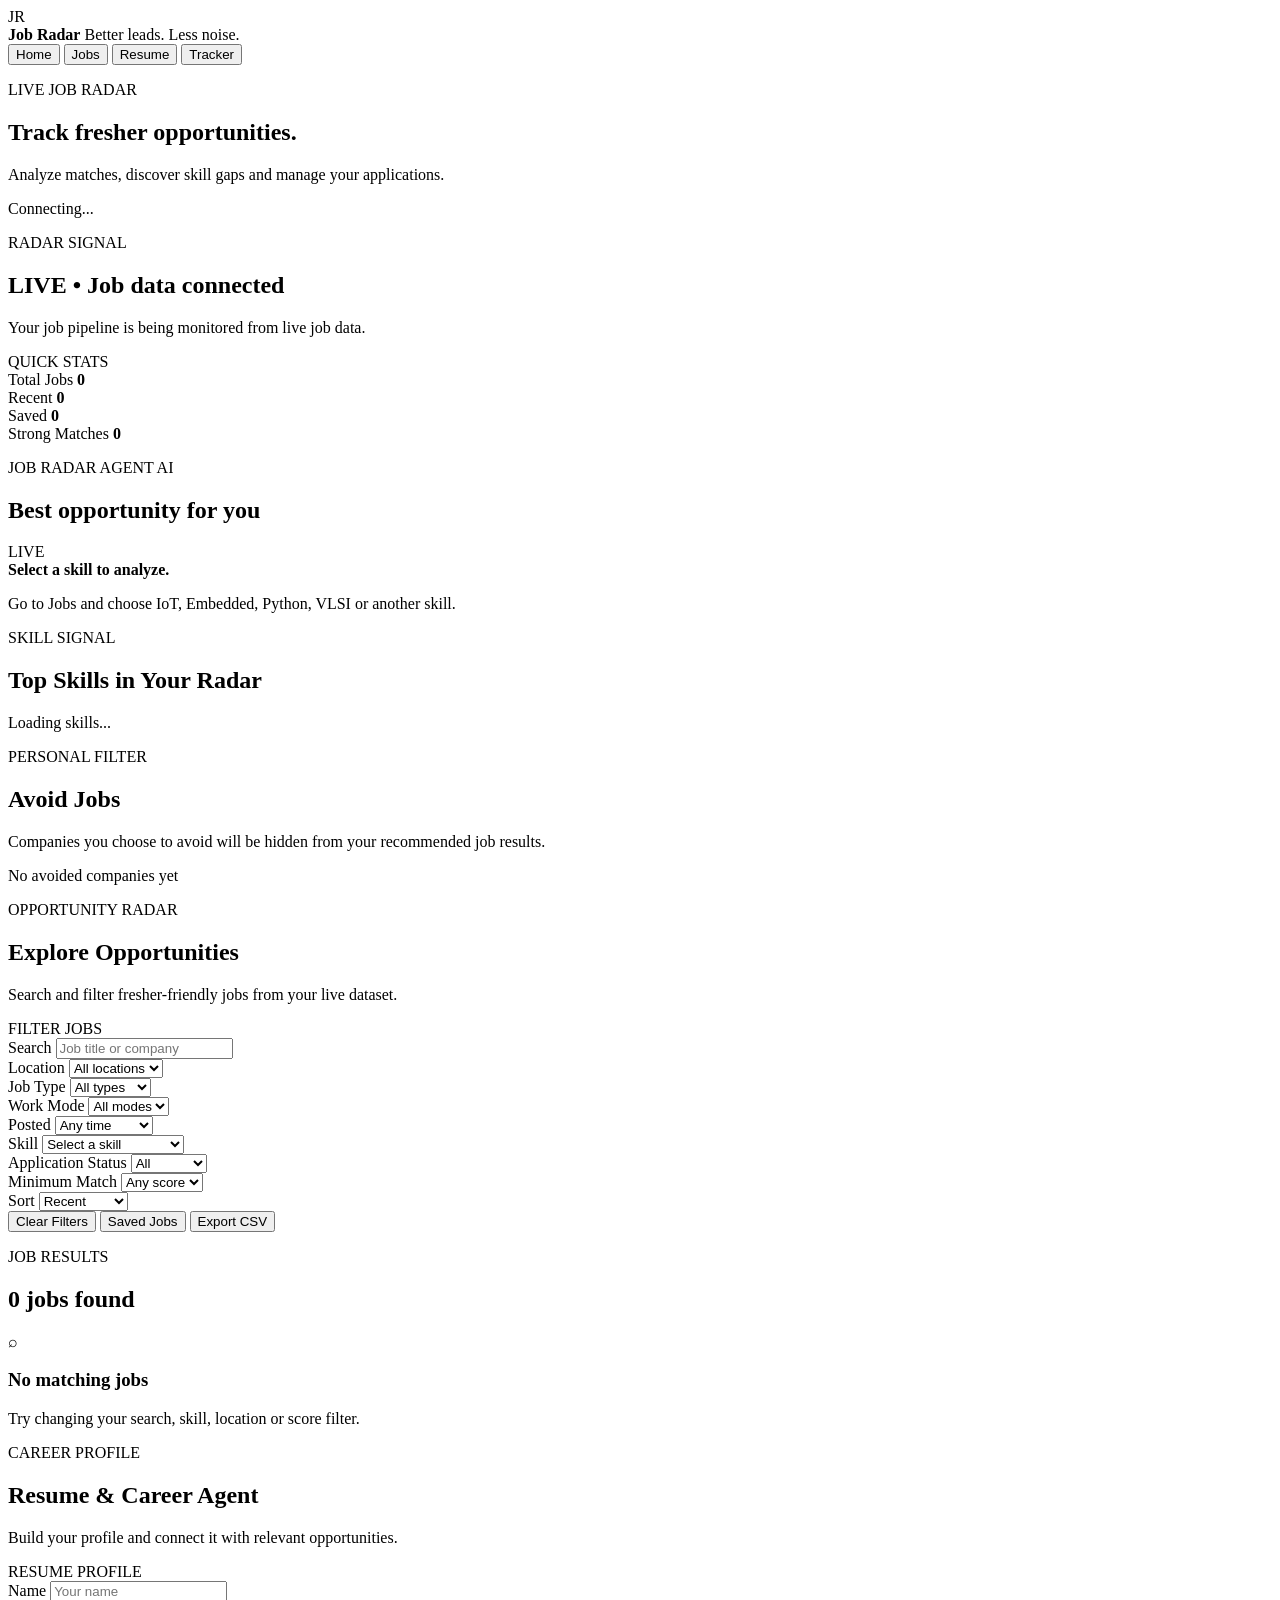
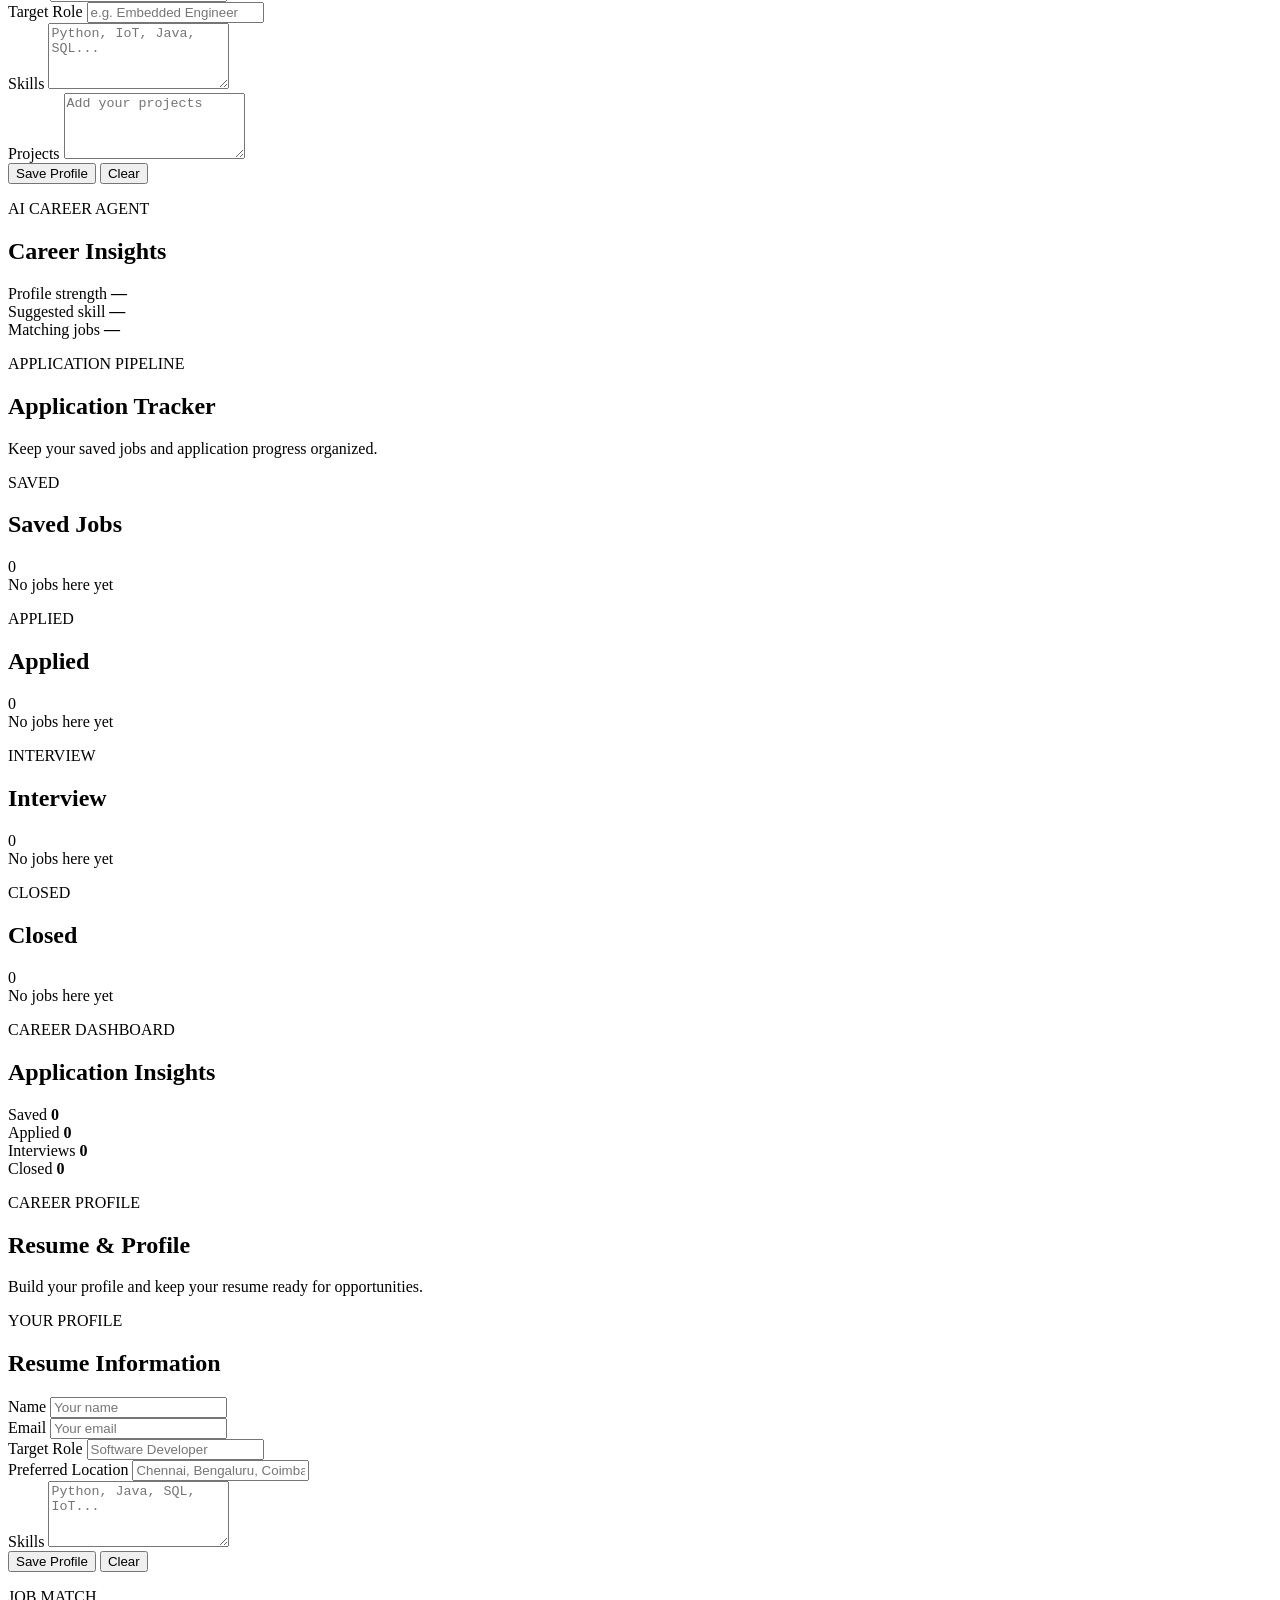
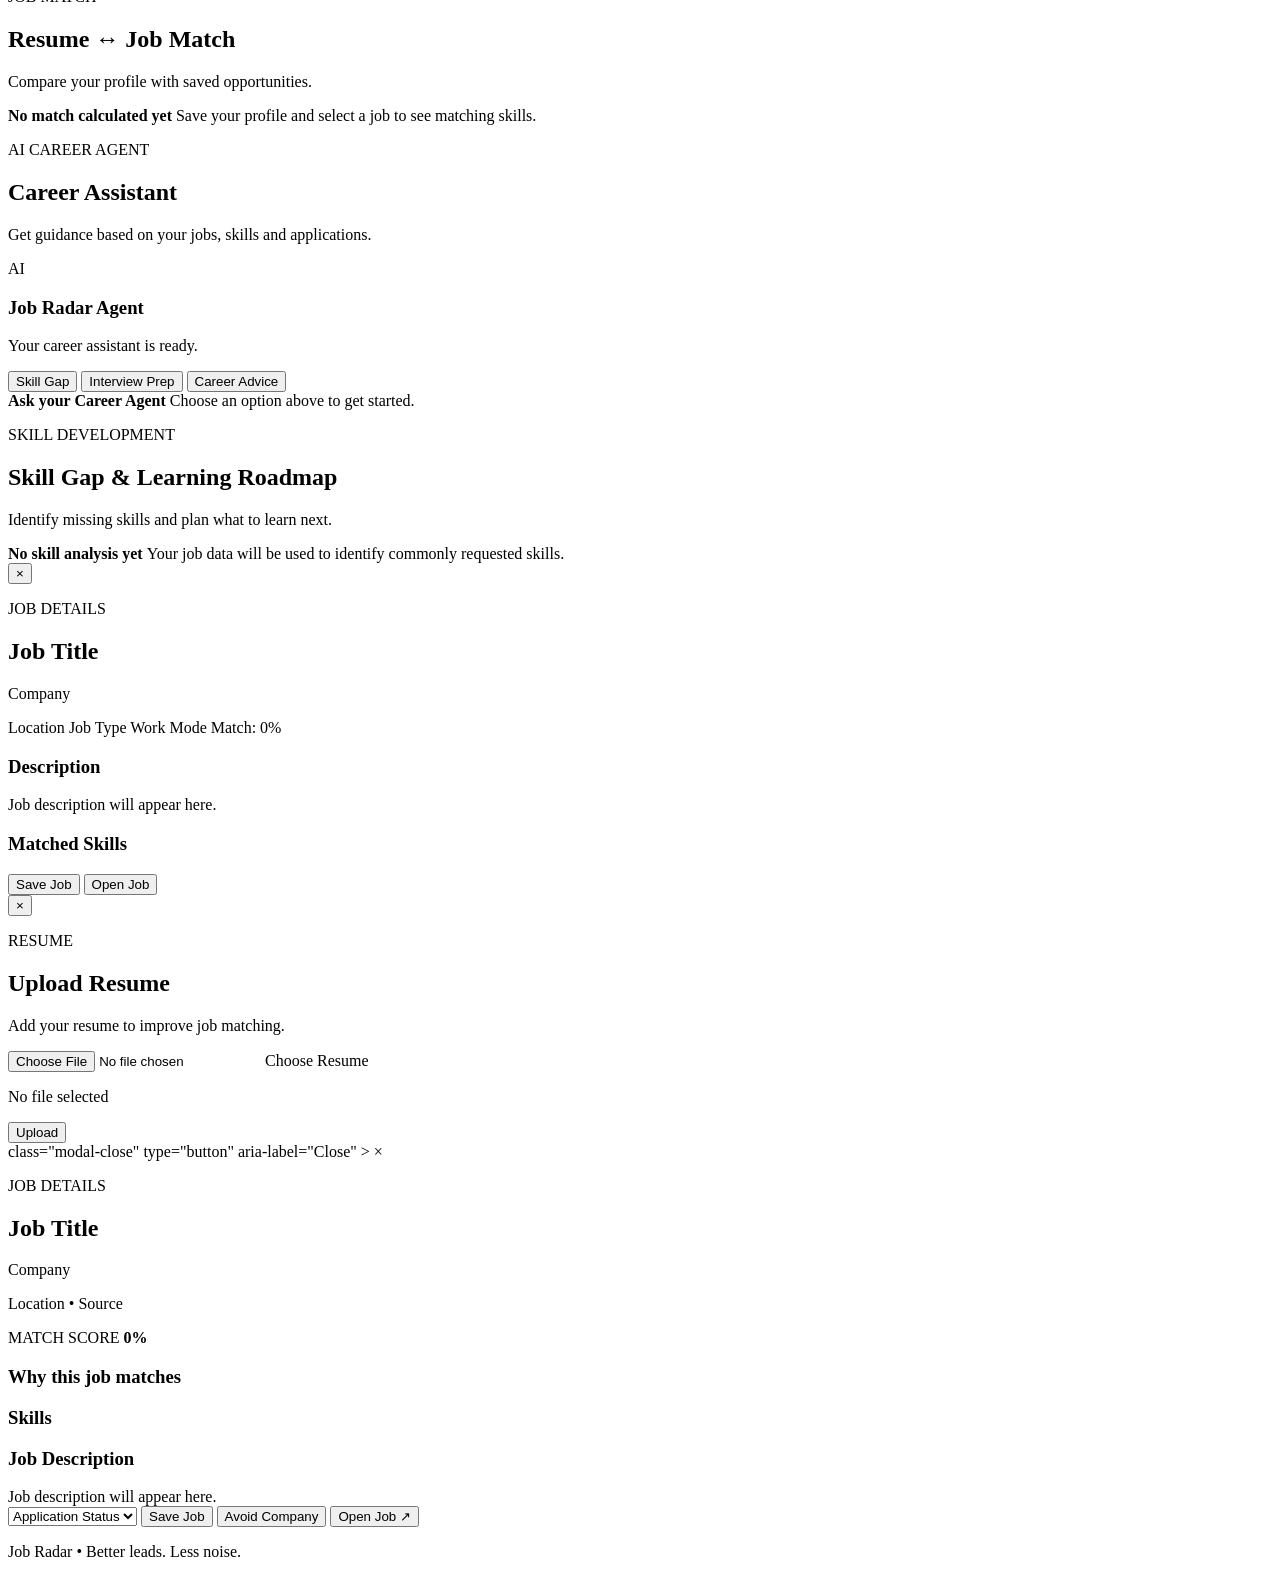
==== commit f097f5d9: "Update index.html" ====
--- a/web/index.html
+++ b/web/index.html
@@ -9,7 +9,7 @@
 
   <title>Job Radar</title>
 
-  <link rel="stylesheet" href="./styles.css">
+  <link rel="stylesheet" href="/styles.css">
 </head>
 
 <body>
@@ -59,7 +59,9 @@
 
 </header>
 
-<main class="main"><!-- HOME PAGE -->
+<main class="main">
+
+<!-- HOME PAGE -->
 
 <section id="page-home" class="page active">
 
@@ -152,7 +154,10 @@
 
     </div>
 
-  </section>  <!-- JOB RADAR AGENT -->
+  </section>
+
+
+  <!-- JOB RADAR AGENT -->
 
   <section class="panel agent-panel">
 
@@ -194,10 +199,7 @@
 
     </div>
 
-  </section>
-
-
-  <!-- TOP SKILLS -->
+  </section>  <!-- TOP SKILLS -->
 
   <section class="panel">
 
@@ -267,7 +269,10 @@
   </section>
 
 
-</section><!-- JOBS PAGE -->
+</section>
+
+
+<!-- JOBS PAGE -->
 
 <section id="page-jobs" class="page">
 
@@ -502,10 +507,7 @@
 
         </select>
 
-      </div>
-
-
-      <!-- APPLICATION STATUS -->
+      </div>      <!-- APPLICATION STATUS -->
 
       <div class="filter-field">
 
@@ -604,13 +606,13 @@
     </div>
 
 
-    <!-- BUTTONS -->
+    <!-- FILTER ACTIONS -->
 
     <div class="filter-actions">
 
       <button
         id="clearFilters"
-        class="secondary"
+        class="secondary-btn"
         type="button"
       >
         Clear Filters
@@ -618,7 +620,7 @@
 
       <button
         id="showSaved"
-        class="secondary"
+        class="secondary-btn"
         type="button"
       >
         Saved Jobs
@@ -626,7 +628,7 @@
 
       <button
         id="exportCSV"
-        class="primary"
+        class="secondary-btn"
         type="button"
       >
         Export CSV
@@ -634,52 +636,58 @@
 
     </div>
 
-  </section>  <!-- JOB RESULTS -->
-
-  <div class="results-header">
+  </section>
+
+
+  <!-- RESULTS HEADER -->
+
+  <section class="results-header">
 
     <div>
 
       <p class="eyebrow">
-        LIVE RESULTS
-      </p>
-
-      <h2>
-        Recommended Opportunities
+        JOB RESULTS
+      </p>
+
+      <h2 id="resultCount">
+        0 jobs found
       </h2>
 
     </div>
 
-    <span id="resultCount">
-      0 jobs
-    </span>
-
-  </div>
-
-
-  <div
+  </section>
+
+
+  <!-- JOB RESULTS -->
+
+  <section
     id="results"
-    class="results-grid"
-  ></div>
+    class="job-grid"
+  >
+  </section>
 
 
   <!-- EMPTY STATE -->
 
-  <div
+  <section
     id="emptyState"
-    class="panel empty-state"
-    hidden
+    class="empty-state"
   >
 
+    <div class="empty-icon">
+      ⌕
+    </div>
+
     <h3>
-      No jobs found
+      No matching jobs
     </h3>
 
     <p>
-      Try changing your filters or search keywords.
+      Try changing your search,
+      skill, location or score filter.
     </p>
 
-  </div>
+  </section>
 
 </section><!-- RESUME PAGE -->
 
@@ -694,11 +702,11 @@
       </p>
 
       <h1>
-        Build your career profile.
+        Resume & Career Agent
       </h1>
 
       <p class="page-subtitle">
-        Upload your resume and track the skills you need.
+        Build your profile and connect it with relevant opportunities.
       </p>
 
     </div>
@@ -706,207 +714,172 @@
   </div>
 
 
-  <!-- RESUME UPLOAD -->
-
-  <section class="panel resume-upload">
+  <!-- RESUME PANEL -->
+
+  <section class="panel resume-panel">
 
     <div class="panel-title">
-      MY RESUME
-    </div>
-
-    <label
-      for="resumeFile"
-      class="upload-box"
+      RESUME PROFILE
+    </div>
+
+
+    <div class="resume-grid">
+
+      <div class="resume-field">
+
+        <label for="resumeName">
+          Name
+        </label>
+
+        <input
+          id="resumeName"
+          type="text"
+          placeholder="Your name"
+        >
+
+      </div>
+
+
+      <div class="resume-field">
+
+        <label for="resumeRole">
+          Target Role
+        </label>
+
+        <input
+          id="resumeRole"
+          type="text"
+          placeholder="e.g. Embedded Engineer"
+        >
+
+      </div>
+
+
+      <div class="resume-field">
+
+        <label for="resumeSkills">
+          Skills
+        </label>
+
+        <textarea
+          id="resumeSkills"
+          rows="4"
+          placeholder="Python, IoT, Java, SQL..."
+        ></textarea>
+
+      </div>
+
+
+      <div class="resume-field">
+
+        <label for="resumeProjects">
+          Projects
+        </label>
+
+        <textarea
+          id="resumeProjects"
+          rows="4"
+          placeholder="Add your projects"
+        ></textarea>
+
+      </div>
+
+    </div>
+
+
+    <div class="resume-actions">
+
+      <button
+        id="saveResume"
+        class="primary"
+        type="button"
+      >
+        Save Profile
+      </button>
+
+      <button
+        id="clearResume"
+        class="secondary-btn"
+        type="button"
+      >
+        Clear
+      </button>
+
+    </div>
+
+  </section>
+
+
+  <!-- CAREER AGENT -->
+
+  <section class="panel">
+
+    <div class="section-title">
+
+      <div>
+
+        <p class="eyebrow">
+          AI CAREER AGENT
+        </p>
+
+        <h2>
+          Career Insights
+        </h2>
+
+      </div>
+
+    </div>
+
+
+    <div
+      id="careerInsights"
+      class="insight-grid"
     >
 
-      <span class="upload-icon">
-        ↑
-      </span>
-
-      <strong>
-        Upload your resume
-      </strong>
-
-      <span>
-        PDF, DOC or DOCX
-      </span>
-
-      <span class="primary upload-button">
-        Choose Resume
-      </span>
-
-      <span
-        id="resumeName"
-        class="resume-name"
-      >
-        No resume selected
-      </span>
-
-    </label>
-
-    <input
-      id="resumeFile"
-      type="file"
-      accept=".pdf,.doc,.docx"
-      hidden
-    >
+      <div class="insight-card">
+
+        <span>
+          Profile strength
+        </span>
+
+        <strong id="profileStrength">
+          —
+        </strong>
+
+      </div>
+
+
+      <div class="insight-card">
+
+        <span>
+          Suggested skill
+        </span>
+
+        <strong id="suggestedSkill">
+          —
+        </strong>
+
+      </div>
+
+
+      <div class="insight-card">
+
+        <span>
+          Matching jobs
+        </span>
+
+        <strong id="matchingJobs">
+          —
+        </strong>
+
+      </div>
+
+    </div>
 
   </section>
 
 
-  <!-- PROFILE SCORE -->
-
-  <section class="panel profile-score">
-
-    <div class="profile-score-header">
-
-      <div>
-
-        <p class="eyebrow">
-          PROFILE SCORE
-        </p>
-
-      </div>
-
-      <strong id="profileScore">
-        0%
-      </strong>
-
-    </div>
-
-
-    <div class="profile-bar">
-
-      <div
-        id="profileBar"
-        class="profile-bar-fill"
-        style="width: 0%"
-      ></div>
-
-    </div>
-
-
-    <p id="profileMessage">
-      Your profile score will appear here.
-    </p>
-
-  </section>
-
-
-  <!-- SKILL ROADMAP -->
-
-  <section class="panel roadmap">
-
-    <div class="section-title">
-
-      <div>
-
-        <p class="eyebrow">
-          DEVELOPMENT PLAN
-        </p>
-
-        <h2>
-          Skill Gap & Learning Roadmap
-        </h2>
-
-      </div>
-
-    </div>
-
-
-    <div
-      id="roadmapList"
-      class="roadmap-list"
-    >
-
-      <div class="roadmap-item">
-
-        <div class="roadmap-number">
-          01
-        </div>
-
-        <div>
-
-          <strong>
-            Core Programming
-          </strong>
-
-          <p>
-            Improve Java, Python and problem solving.
-          </p>
-
-        </div>
-
-      </div>
-
-
-      <div class="roadmap-item">
-
-        <div class="roadmap-number">
-          02
-        </div>
-
-        <div>
-
-          <strong>
-            Data & SQL
-          </strong>
-
-          <p>
-            Practice SQL and database concepts.
-          </p>
-
-        </div>
-
-      </div>
-
-
-      <div class="roadmap-item">
-
-        <div class="roadmap-number">
-          03
-        </div>
-
-        <div>
-
-          <strong>
-            Projects
-          </strong>
-
-          <p>
-            Build practical projects for your portfolio.
-          </p>
-
-        </div>
-
-      </div>
-
-
-      <div class="roadmap-item">
-
-        <div class="roadmap-number">
-          04
-        </div>
-
-        <div>
-
-          <strong>
-            Interview Preparation
-          </strong>
-
-          <p>
-            Improve DSA and technical concepts.
-          </p>
-
-        </div>
-
-      </div>
-
-    </div>
-
-  </section>
-
-</section><!-- APPLICATION TRACKER -->
+</section><!-- TRACKER PAGE -->
 
 <section id="page-tracker" class="page">
 
@@ -915,7 +888,7 @@
     <div>
 
       <p class="eyebrow">
-        APPLICATION CONTROL
+        APPLICATION PIPELINE
       </p>
 
       <h1>
@@ -923,7 +896,7 @@
       </h1>
 
       <p class="page-subtitle">
-        Track every opportunity from saved to closed.
+        Keep your saved jobs and application progress organized.
       </p>
 
     </div>
@@ -931,119 +904,622 @@
   </div>
 
 
-  <div class="tracker-grid">
-
-
-    <!-- SAVED -->
-
-    <div class="tracker-column saved-column">
-
-      <div class="tracker-header">
+  <!-- TRACKER COLUMNS -->
+
+  <section class="panel tracker-panel">
+
+    <div class="tracker-grid">
+
+
+      <!-- SAVED -->
+
+      <div class="tracker-column">
+
+        <div class="tracker-column-header">
+
+          <div>
+
+            <p class="eyebrow">
+              SAVED
+            </p>
+
+            <h2>
+              Saved Jobs
+            </h2>
+
+          </div>
+
+          <span
+            id="cSaved"
+            class="tracker-count"
+          >
+            0
+          </span>
+
+        </div>
+
+
+        <div
+          id="colSaved"
+          class="tracker-list"
+        >
+
+          <div class="tracker-empty">
+            No jobs here yet
+          </div>
+
+        </div>
+
+      </div>
+
+
+      <!-- APPLIED -->
+
+      <div class="tracker-column">
+
+        <div class="tracker-column-header">
+
+          <div>
+
+            <p class="eyebrow">
+              APPLIED
+            </p>
+
+            <h2>
+              Applied
+            </h2>
+
+          </div>
+
+          <span
+            id="cApplied"
+            class="tracker-count"
+          >
+            0
+          </span>
+
+        </div>
+
+
+        <div
+          id="colApplied"
+          class="tracker-list"
+        >
+
+          <div class="tracker-empty">
+            No jobs here yet
+          </div>
+
+        </div>
+
+      </div>
+
+
+      <!-- INTERVIEW -->
+
+      <div class="tracker-column">
+
+        <div class="tracker-column-header">
+
+          <div>
+
+            <p class="eyebrow">
+              INTERVIEW
+            </p>
+
+            <h2>
+              Interview
+            </h2>
+
+          </div>
+
+          <span
+            id="cInterview"
+            class="tracker-count"
+          >
+            0
+          </span>
+
+        </div>
+
+
+        <div
+          id="colInterview"
+          class="tracker-list"
+        >
+
+          <div class="tracker-empty">
+            No jobs here yet
+          </div>
+
+        </div>
+
+      </div>
+
+
+      <!-- CLOSED -->
+
+      <div class="tracker-column">
+
+        <div class="tracker-column-header">
+
+          <div>
+
+            <p class="eyebrow">
+              CLOSED
+            </p>
+
+            <h2>
+              Closed
+            </h2>
+
+          </div>
+
+          <span
+            id="cClosed"
+            class="tracker-count"
+          >
+            0
+          </span>
+
+        </div>
+
+
+        <div
+          id="colClosed"
+          class="tracker-list"
+        >
+
+          <div class="tracker-empty">
+            No jobs here yet
+          </div>
+
+        </div>
+
+      </div>
+
+
+    </div>
+
+  </section>
+
+
+  <!-- CAREER DASHBOARD -->
+
+  <section class="panel">
+
+    <div class="section-title">
+
+      <div>
+
+        <p class="eyebrow">
+          CAREER DASHBOARD
+        </p>
+
+        <h2>
+          Application Insights
+        </h2>
+
+      </div>
+
+    </div>
+
+
+    <div class="metrics">
+
+      <div class="metric-card">
 
         <span>
-          SAVED
+          Saved
         </span>
 
-        <strong id="cSaved">
+        <strong id="trackerSaved">
           0
         </strong>
 
       </div>
 
-      <div
-        id="colSaved"
-        class="tracker-list"
-      ></div>
-
-    </div>
-
-
-    <!-- APPLIED -->
-
-    <div class="tracker-column applied-column">
-
-      <div class="tracker-header">
+
+      <div class="metric-card">
 
         <span>
-          APPLIED
+          Applied
         </span>
 
-        <strong id="cApplied">
+        <strong id="trackerApplied">
           0
         </strong>
 
       </div>
 
-      <div
-        id="colApplied"
-        class="tracker-list"
-      ></div>
-
-    </div>
-
-
-    <!-- INTERVIEW -->
-
-    <div class="tracker-column interview-column">
-
-      <div class="tracker-header">
+
+      <div class="metric-card">
 
         <span>
-          INTERVIEW
+          Interviews
         </span>
 
-        <strong id="cInterview">
+        <strong id="trackerInterview">
           0
         </strong>
 
       </div>
 
-      <div
-        id="colInterview"
-        class="tracker-list"
-      ></div>
-
-    </div>
-
-
-    <!-- CLOSED -->
-
-    <div class="tracker-column closed-column">
-
-      <div class="tracker-header">
+
+      <div class="metric-card">
 
         <span>
-          CLOSED
+          Closed
         </span>
 
-        <strong id="cClosed">
+        <strong id="trackerClosed">
           0
         </strong>
 
       </div>
 
-      <div
-        id="colClosed"
-        class="tracker-list"
-      ></div>
-
-    </div>
-
+    </div>
+
+  </section>
+
+
+</section><!-- RESUME PAGE -->
+
+<section id="page-resume" class="page">
+
+  <div class="page-header">
+
+    <div>
+
+      <p class="eyebrow">
+        CAREER PROFILE
+      </p>
+
+      <h1>
+        Resume & Profile
+      </h1>
+
+      <p class="page-subtitle">
+        Build your profile and keep your resume ready for opportunities.
+      </p>
+
+    </div>
 
   </div>
 
+
+  <section class="panel">
+
+    <div class="section-title">
+
+      <div>
+
+        <p class="eyebrow">
+          YOUR PROFILE
+        </p>
+
+        <h2>
+          Resume Information
+        </h2>
+
+      </div>
+
+    </div>
+
+
+    <div class="form-grid">
+
+      <div class="form-group">
+
+        <label for="resumeName">
+          Name
+        </label>
+
+        <input
+          id="resumeName"
+          type="text"
+          placeholder="Your name"
+        >
+
+      </div>
+
+
+      <div class="form-group">
+
+        <label for="resumeEmail">
+          Email
+        </label>
+
+        <input
+          id="resumeEmail"
+          type="email"
+          placeholder="Your email"
+        >
+
+      </div>
+
+
+      <div class="form-group">
+
+        <label for="resumeRole">
+          Target Role
+        </label>
+
+        <input
+          id="resumeRole"
+          type="text"
+          placeholder="Software Developer"
+        >
+
+      </div>
+
+
+      <div class="form-group">
+
+        <label for="resumeLocation">
+          Preferred Location
+        </label>
+
+        <input
+          id="resumeLocation"
+          type="text"
+          placeholder="Chennai, Bengaluru, Coimbatore"
+        >
+
+      </div>
+
+    </div>
+
+
+    <div class="form-group">
+
+      <label for="resumeSkills">
+        Skills
+      </label>
+
+      <textarea
+        id="resumeSkills"
+        rows="4"
+        placeholder="Python, Java, SQL, IoT..."
+      ></textarea>
+
+    </div>
+
+
+    <div class="resume-actions">
+
+      <button
+        id="saveResume"
+        class="primary-btn"
+        type="button"
+      >
+        Save Profile
+      </button>
+
+      <button
+        id="clearResume"
+        class="secondary-btn"
+        type="button"
+      >
+        Clear
+      </button>
+
+    </div>
+
+
+    <p
+      id="resumeStatus"
+      class="form-status"
+    ></p>
+
+  </section>
+
+
+  <!-- RESUME MATCH -->
+
+  <section class="panel">
+
+    <div class="section-title">
+
+      <div>
+
+        <p class="eyebrow">
+          JOB MATCH
+        </p>
+
+        <h2>
+          Resume ↔ Job Match
+        </h2>
+
+        <p>
+          Compare your profile with saved opportunities.
+        </p>
+
+      </div>
+
+    </div>
+
+
+    <div
+      id="resumeMatch"
+      class="resume-match"
+    >
+
+      <div class="empty-state">
+
+        <strong>
+          No match calculated yet
+        </strong>
+
+        <span>
+          Save your profile and select a job to see matching skills.
+        </span>
+
+      </div>
+
+    </div>
+
+  </section>
+
+
+</section><!-- AI CAREER AGENT -->
+
+<section class="panel">
+
+  <div class="section-title">
+
+    <div>
+
+      <p class="eyebrow">
+        AI CAREER AGENT
+      </p>
+
+      <h2>
+        Career Assistant
+      </h2>
+
+      <p>
+        Get guidance based on your jobs, skills and applications.
+      </p>
+
+    </div>
+
+  </div>
+
+
+  <div class="agent-box">
+
+    <div class="agent-avatar">
+      AI
+    </div>
+
+
+    <div class="agent-content">
+
+      <h3>
+        Job Radar Agent
+      </h3>
+
+      <p id="agentGreeting">
+        Your career assistant is ready.
+      </p>
+
+
+      <div class="agent-actions">
+
+        <button
+          id="agentSkillGap"
+          class="secondary-btn"
+          type="button"
+        >
+          Skill Gap
+        </button>
+
+        <button
+          id="agentInterview"
+          class="secondary-btn"
+          type="button"
+        >
+          Interview Prep
+        </button>
+
+        <button
+          id="agentCareer"
+          class="secondary-btn"
+          type="button"
+        >
+          Career Advice
+        </button>
+
+      </div>
+
+    </div>
+
+  </div>
+
+
+  <div
+    id="agentOutput"
+    class="agent-output"
+  >
+
+    <div class="empty-state">
+
+      <strong>
+        Ask your Career Agent
+      </strong>
+
+      <span>
+        Choose an option above to get started.
+      </span>
+
+    </div>
+
+  </div>
+
+</section>
+
+
+<!-- SKILL GAP -->
+
+<section class="panel">
+
+  <div class="section-title">
+
+    <div>
+
+      <p class="eyebrow">
+        SKILL DEVELOPMENT
+      </p>
+
+      <h2>
+        Skill Gap & Learning Roadmap
+      </h2>
+
+      <p>
+        Identify missing skills and plan what to learn next.
+      </p>
+
+    </div>
+
+  </div>
+
+
+  <div
+    id="skillGap"
+    class="skill-gap"
+  >
+
+    <div class="empty-state">
+
+      <strong>
+        No skill analysis yet
+      </strong>
+
+      <span>
+        Your job data will be used to identify commonly requested skills.
+      </span>
+
+    </div>
+
+  </div>
+
 </section><!-- JOB DETAILS MODAL -->
 
 <div
-  id="modal"
+  id="jobModal"
   class="modal"
-  hidden
+  aria-hidden="true"
 >
 
-  <div class="modal-overlay"></div>
-
-
-  <div class="modal-box">
+  <div class="modal-backdrop"></div>
+
+
+  <div
+    class="modal-card"
+    role="dialog"
+    aria-modal="true"
+  >
 
     <button
       id="closeModal"
@@ -1055,6 +1531,294 @@
     </button>
 
 
+    <div class="modal-header">
+
+      <p class="eyebrow">
+        JOB DETAILS
+      </p>
+
+      <h2 id="modalTitle">
+        Job Title
+      </h2>
+
+      <p id="modalCompany">
+        Company
+      </p>
+
+    </div>
+
+
+    <div class="modal-meta">
+
+      <span id="modalLocation">
+        Location
+      </span>
+
+      <span id="modalType">
+        Job Type
+      </span>
+
+      <span id="modalWorkMode">
+        Work Mode
+      </span>
+
+      <span id="modalScore">
+        Match: 0%
+      </span>
+
+    </div>
+
+
+    <div class="modal-section">
+
+      <h3>
+        Description
+      </h3>
+
+      <div id="modalDescription">
+        Job description will appear here.
+      </div>
+
+    </div>
+
+
+    <div class="modal-section">
+
+      <h3>
+        Matched Skills
+      </h3>
+
+      <div
+        id="modalSkills"
+        class="skill-tags"
+      ></div>
+
+    </div>
+
+
+    <div class="modal-actions">
+
+      <button
+        id="modalSave"
+        class="secondary-btn"
+        type="button"
+      >
+        Save Job
+      </button>
+
+      <button
+        id="modalApply"
+        class="primary-btn"
+        type="button"
+      >
+        Open Job
+      </button>
+
+    </div>
+
+  </div>
+
+</div>
+
+
+<!-- RESUME UPLOAD MODAL -->
+
+<div
+  id="resumeModal"
+  class="modal"
+  aria-hidden="true"
+>
+
+  <div class="modal-backdrop"></div>
+
+
+  <div
+    class="modal-card"
+    role="dialog"
+    aria-modal="true"
+  >
+
+    <button
+      id="closeResumeModal"
+      class="modal-close"
+      type="button"
+      aria-label="Close"
+    >
+      ×
+    </button>
+
+
+    <div class="modal-header">
+
+      <p class="eyebrow">
+        RESUME
+      </p>
+
+      <h2>
+        Upload Resume
+      </h2>
+
+      <p>
+        Add your resume to improve job matching.
+      </p>
+
+    </div>
+
+
+    <div class="upload-area">
+
+      <input
+        id="resumeFile"
+        type="file"
+        accept=".pdf,.doc,.docx"
+      >
+
+      <label
+        for="resumeFile"
+        class="upload-label"
+      >
+        Choose Resume
+      </label>
+
+      <p id="resumeFileName">
+        No file selected
+      </p>
+
+    </div>
+
+
+    <div class="modal-actions">
+
+      <button
+        id="uploadResume"
+        class="primary-btn"
+        type="button"
+      >
+        Upload
+      </button>
+
+    </div>
+
+  </div>
+
+</div><!-- JOB DETAILS MODAL -->
+
+<div
+  id="modal"
+  class="modal"
+  hidden
+>
+
+  <div class="modal-overlay"></div>
+
+
+  <div class="modal-box">
+
+    <button
+      id="closeModal"
+      class="modal-close"
+      type="button"
+      aria-label="Close"
+    >
+      ×
+    </button>
+
+
+    <div class="modal-header">
+
+      <p class="eyebrow">
+        JOB DETAILS
+      </p>
+
+      <h2 id="modalTitle">
+        Job Title
+      </h2>
+
+      <p id="modalCompany">
+        Company
+      </p>
+
+    </div>
+
+
+    <div class="modal-meta">
+
+      <span id="modalLocation">
+        Location
+      </span>
+
+      <span id="modalType">
+        Job Type
+      </span>
+
+      <span id="modalWorkMode">
+        Work Mode
+      </span>
+
+      <span id="modalScore">
+        Match: 0%
+      </span>
+
+    </div>
+
+
+    <div class="modal-section">
+
+      <h3>
+        Description
+      </h3>
+
+      <div id="modalDescription">
+        Job description will appear here.
+      </div>
+
+    </div>
+
+
+    <div class="modal-section">
+
+      <h3>
+        Matched Skills
+      </h3>
+
+      <div
+        id="modalSkills"
+        class="skill-tags"
+      ></div>
+
+    </div>
+
+
+    <div class="modal-actions">
+
+      <button
+        id="modalSave"
+        class="secondary"
+        type="button"
+      >
+        Save Job
+      </button>
+
+      <button
+        id="modalApply"
+        class="primary"
+        type="button"
+      >
+        Open Job
+      </button>
+
+    </div>
+
+  </div>
+
+</div>      class="modal-close"
+      type="button"
+      aria-label="Close"
+    >
+      ×
+    </button>
+
+
     <p class="eyebrow">
       JOB DETAILS
     </p>
@@ -1081,8 +1845,6 @@
     </p>
 
 
-    <!-- MATCH SCORE -->
-
     <div class="match-box">
 
       <div class="match-score">
@@ -1111,8 +1873,6 @@
     </div>
 
 
-    <!-- WHY MATCH -->
-
     <div class="modal-section">
 
       <h3>
@@ -1123,8 +1883,6 @@
 
     </div>
 
-
-    <!-- SKILLS -->
 
     <div class="modal-section">
 
@@ -1139,8 +1897,6 @@
 
     </div>
 
-
-    <!-- DESCRIPTION -->
 
     <div class="modal-section">
 
@@ -1157,8 +1913,6 @@
 
     </div>
 
-
-    <!-- ACTIONS -->
 
     <div class="modal-actions">
 
@@ -1220,20 +1974,17 @@
 </div>
 
 
-<!-- TOAST -->
-
 <div
   id="toast"
   class="toast"
   hidden
 >
   Saved
-</div><!-- CLOSE MAIN -->
+</div>
+
 
 </main>
 
-
-<!-- FOOTER -->
 
 <footer class="footer">
 
@@ -1244,9 +1995,7 @@
 </footer>
 
 
-<!-- JAVASCRIPT -->
-
-<script src="./app.js"></script>
+<script src="/app.js"></script>
 
 </body>
 
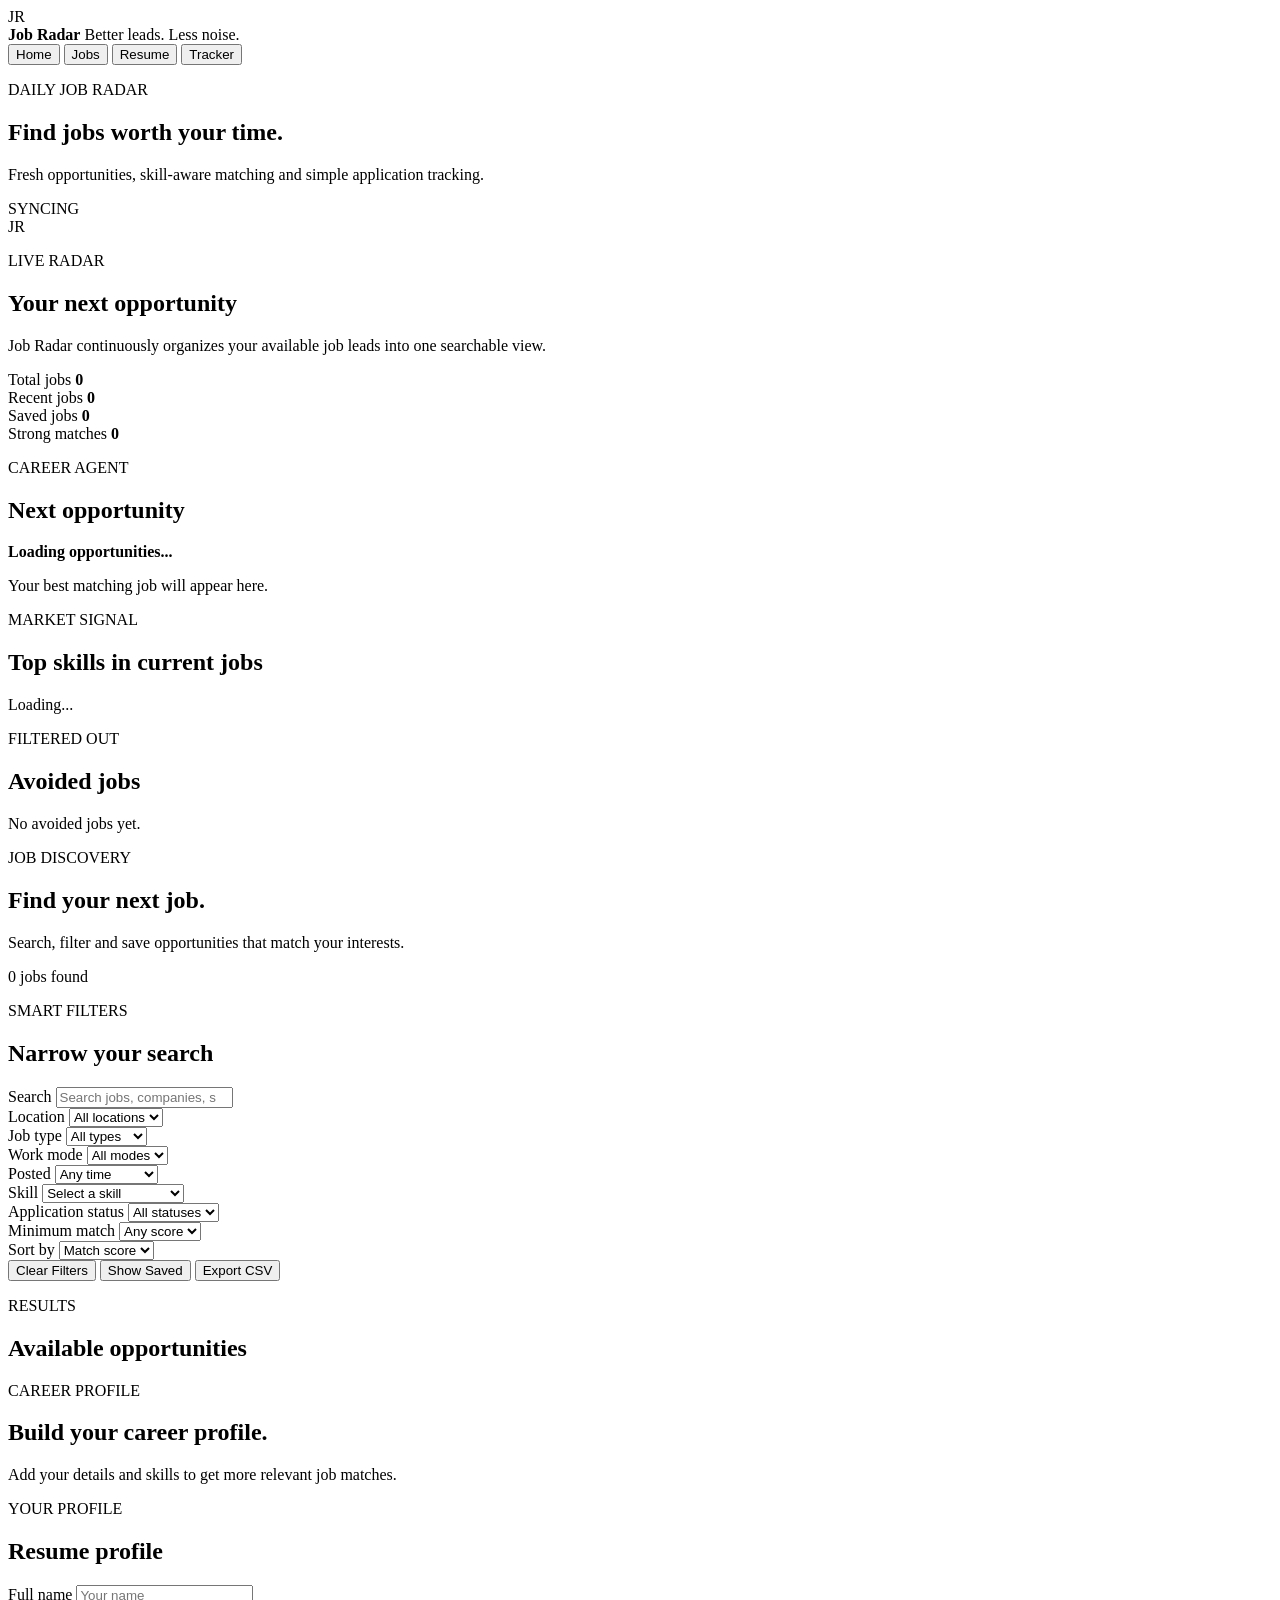
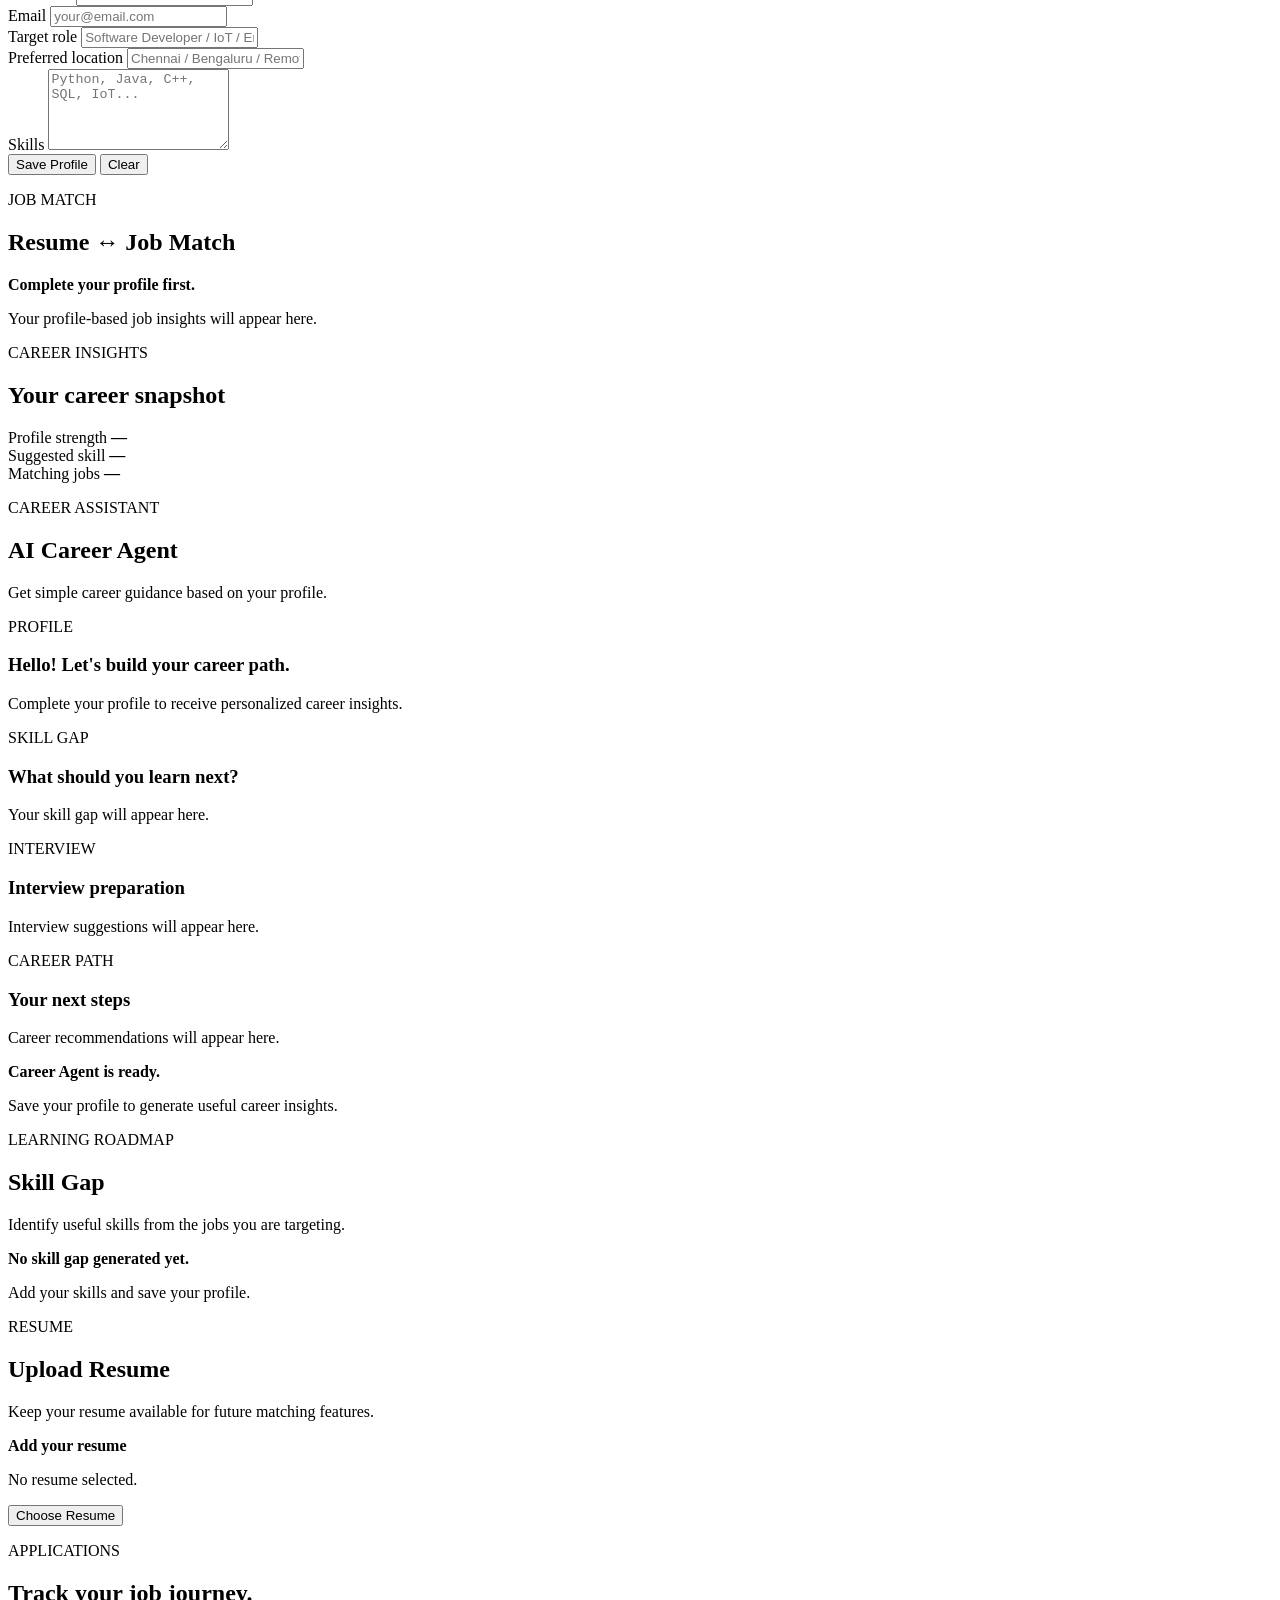
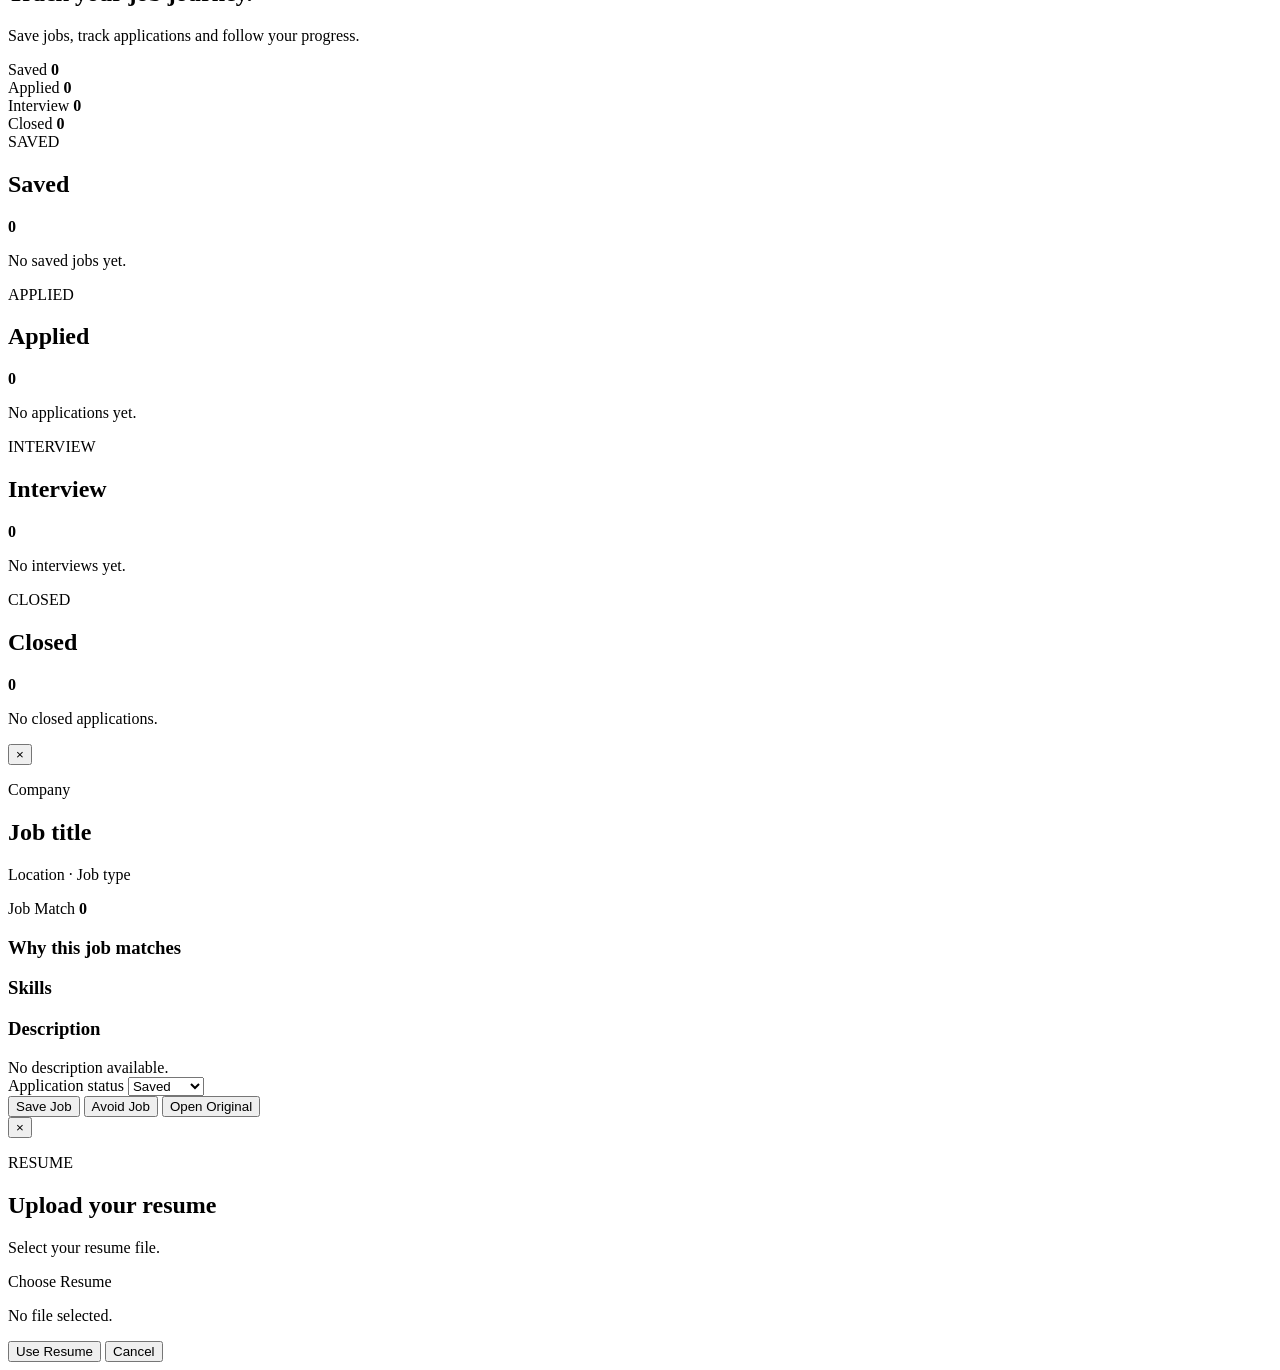
==== commit 40dd12bb: "Update index.html" ====
--- a/web/index.html
+++ b/web/index.html
@@ -1,11 +1,17 @@
 <!DOCTYPE html>
 <html lang="en">
-
 <head>
   <meta charset="UTF-8">
 
-  <meta name="viewport"
-        content="width=device-width, initial-scale=1.0">
+  <meta
+    name="viewport"
+    content="width=device-width, initial-scale=1.0"
+  >
+
+  <meta
+    name="description"
+    content="Job Radar — smarter job discovery for students and freshers."
+  >
 
   <title>Job Radar</title>
 
@@ -14,1989 +20,1814 @@
 
 <body>
 
-<header class="topbar">
-
-  <div class="brand">
-
-    <div class="brand-mark">
-      JR
+  <header class="topbar">
+
+    <div class="brand">
+
+      <div class="brand-mark">
+        JR
+      </div>
+
+      <div class="brand-text">
+        <strong>Job Radar</strong>
+        <span>Better leads. Less noise.</span>
+      </div>
+
     </div>
 
-    <div class="brand-text">
-      <strong>Job Radar</strong>
-      <span>Better leads. Less noise.</span>
-    </div>
-
-  </div>
-
-  <nav class="nav">
-
-    <button class="nav-btn active"
-            data-page="home"
-            type="button">
-      Home
-    </button>
-
-    <button class="nav-btn"
-            data-page="jobs"
-            type="button">
-      Jobs
-    </button>
-
-    <button class="nav-btn"
-            data-page="resume"
-            type="button">
-      Resume
-    </button>
-
-    <button class="nav-btn"
-            data-page="tracker"
-            type="button">
-      Tracker
-    </button>
-
-  </nav>
-
-</header>
-
-<main class="main">
-
-<!-- HOME PAGE -->
-
-<section id="page-home" class="page active">
-
-  <div class="page-header">
-
-    <div>
-      <p class="eyebrow">LIVE JOB RADAR</p>
-
-      <h1>
-        Track fresher opportunities.
-      </h1>
-
-      <p class="page-subtitle">
-        Analyze matches, discover skill gaps and manage your applications.
-      </p>
-    </div>
-
-    <div id="liveStatus" class="live-status">
-      <span class="live-dot"></span>
-      Connecting...
-    </div>
-
-  </div>
-
-
-  <!-- RADAR SIGNAL -->
-
-  <div class="panel signal-panel">
-
-    <div class="signal-content">
-
-      <p class="eyebrow">
-        RADAR SIGNAL
-      </p>
-
-      <h2>
-        LIVE • Job data connected
-      </h2>
-
-      <p>
-        Your job pipeline is being monitored from live job data.
-      </p>
-
-    </div>
-
-    <div class="radar-visual">
-
-      <div class="radar-circle circle-one"></div>
-
-      <div class="radar-circle circle-two"></div>
-
-      <div class="radar-circle circle-three"></div>
-
-      <div class="radar-scan"></div>
-
-    </div>
-
-  </div>
-
-
-  <!-- QUICK STATS -->
-
-  <section class="panel">
-
-    <div class="panel-title">
-      QUICK STATS
-    </div>
-
-    <div class="metrics">
-
-      <div class="metric-card">
-        <span>Total Jobs</span>
-        <strong id="totalJobs">0</strong>
-      </div>
-
-      <div class="metric-card">
-        <span>Recent</span>
-        <strong id="recentJobs">0</strong>
-      </div>
-
-      <div class="metric-card">
-        <span>Saved</span>
-        <strong id="savedJobs">0</strong>
-      </div>
-
-      <div class="metric-card">
-        <span>Strong Matches</span>
-        <strong id="strongMatches">0</strong>
-      </div>
-
-    </div>
-
-  </section>
-
-
-  <!-- JOB RADAR AGENT -->
-
-  <section class="panel agent-panel">
-
-    <div class="agent-header">
-
-      <div>
-
-        <p class="eyebrow">
-          JOB RADAR AGENT AI
-        </p>
-
-        <h2>
-          Best opportunity for you
-        </h2>
-
-      </div>
-
-      <span class="agent-badge">
-        LIVE
-      </span>
-
-    </div>
-
-
-    <div id="nextJob" class="agent-result">
-
-      <div class="agent-placeholder">
-
-        <strong>
-          Select a skill to analyze.
-        </strong>
-
-        <p>
-          Go to Jobs and choose IoT, Embedded,
-          Python, VLSI or another skill.
-        </p>
-
-      </div>
-
-    </div>
-
-  </section>  <!-- TOP SKILLS -->
-
-  <section class="panel">
-
-    <div class="section-title">
-
-      <div>
-
-        <p class="eyebrow">
-          SKILL SIGNAL
-        </p>
-
-        <h2>
-          Top Skills in Your Radar
-        </h2>
-
-      </div>
-
-    </div>
-
-
-    <div id="topSkills" class="skill-list">
-
-      <span class="skill-chip">
-        Loading skills...
-      </span>
-
-    </div>
-
-  </section>
-
-
-  <!-- AVOID JOBS -->
-
-  <section class="panel avoid-panel">
-
-    <div class="section-title">
-
-      <div>
-
-        <p class="eyebrow">
-          PERSONAL FILTER
-        </p>
-
-        <h2>
-          Avoid Jobs
-        </h2>
-
-      </div>
-
-    </div>
-
-
-    <p class="avoid-description">
-      Companies you choose to avoid will be hidden
-      from your recommended job results.
-    </p>
-
-
-    <div id="avoidList" class="avoid-list">
-
-      <span class="avoid-empty">
-        No avoided companies yet
-      </span>
-
-    </div>
-
-  </section>
-
-
-</section>
-
-
-<!-- JOBS PAGE -->
-
-<section id="page-jobs" class="page">
-
-  <div class="page-header">
-
-    <div>
-
-      <p class="eyebrow">
-        OPPORTUNITY RADAR
-      </p>
-
-      <h1>
-        Explore Opportunities
-      </h1>
-
-      <p class="page-subtitle">
-        Search and filter fresher-friendly jobs
-        from your live dataset.
-      </p>
-
-    </div>
-
-  </div>
-
-
-  <!-- FILTER PANEL -->
-
-  <section class="panel filter-panel">
-
-    <div class="panel-title">
-      FILTER JOBS
-    </div>
-
-
-    <div class="filter-grid">
-
-
-      <!-- SEARCH -->
-
-      <div class="filter-field">
-
-        <label for="search">
-          Search
-        </label>
-
-        <input
-          id="search"
-          type="text"
-          placeholder="Job title or company"
-        >
-
-      </div>
-
-
-      <!-- LOCATION -->
-
-      <div class="filter-field">
-
-        <label for="location">
-          Location
-        </label>
-
-        <select id="location">
-
-          <option value="">
-            All locations
-          </option>
-
-          <option value="chennai">
-            Chennai
-          </option>
-
-          <option value="bengaluru">
-            Bengaluru
-          </option>
-
-          <option value="coimbatore">
-            Coimbatore
-          </option>
-
-          <option value="remote">
-            Remote
-          </option>
-
-        </select>
-
-      </div>
-
-
-      <!-- JOB TYPE -->
-
-      <div class="filter-field">
-
-        <label for="jobType">
-          Job Type
-        </label>
-
-        <select id="jobType">
-
-          <option value="">
-            All types
-          </option>
-
-          <option value="internship">
-            Internship
-          </option>
-
-          <option value="full-time">
-            Full-time
-          </option>
-
-          <option value="contract">
-            Contract
-          </option>
-
-        </select>
-
-      </div>
-
-
-      <!-- WORK MODE -->
-
-      <div class="filter-field">
-
-        <label for="workMode">
-          Work Mode
-        </label>
-
-        <select id="workMode">
-
-          <option value="">
-            All modes
-          </option>
-
-          <option value="remote">
-            Remote
-          </option>
-
-          <option value="hybrid">
-            Hybrid
-          </option>
-
-          <option value="on-site">
-            On-site
-          </option>
-
-        </select>
-
-      </div>
-
-
-      <!-- POSTED -->
-
-      <div class="filter-field">
-
-        <label for="posted">
-          Posted
-        </label>
-
-        <select id="posted">
-
-          <option value="">
-            Any time
-          </option>
-
-          <option value="today">
-            Today
-          </option>
-
-          <option value="last3">
-            Last 3 days
-          </option>
-
-          <option value="last7">
-            Last 7 days
-          </option>
-
-          <option value="last30">
-            Last 30 days
-          </option>
-
-        </select>
-
-      </div>
-
-
-      <!-- SKILL -->
-
-      <div class="filter-field">
-
-        <label for="skill">
-          Skill
-        </label>
-
-        <select id="skill">
-
-          <option value="">
-            Select a skill
-          </option>
-
-          <option value="iot">
-            IoT
-          </option>
-
-          <option value="embedded">
-            Embedded Systems
-          </option>
-
-          <option value="python">
-            Python
-          </option>
-
-          <option value="java">
-            Java
-          </option>
-
-          <option value="c++">
-            C++
-          </option>
-
-          <option value="sql">
-            SQL
-          </option>
-
-          <option value="vlsi">
-            VLSI
-          </option>
-
-          <option value="electronics">
-            Electronics
-          </option>
-
-        </select>
-
-      </div>      <!-- APPLICATION STATUS -->
-
-      <div class="filter-field">
-
-        <label for="appStatus">
-          Application Status
-        </label>
-
-        <select id="appStatus">
-
-          <option value="">
-            All
-          </option>
-
-          <option value="saved">
-            Saved
-          </option>
-
-          <option value="applied">
-            Applied
-          </option>
-
-          <option value="interview">
-            Interview
-          </option>
-
-          <option value="closed">
-            Closed
-          </option>
-
-        </select>
-
-      </div>
-
-
-      <!-- MINIMUM MATCH -->
-
-      <div class="filter-field">
-
-        <label for="minimum">
-          Minimum Match
-        </label>
-
-        <select id="minimum">
-
-          <option value="">
-            Any score
-          </option>
-
-          <option value="60">
-            60%+
-          </option>
-
-          <option value="70">
-            70%+
-          </option>
-
-          <option value="80">
-            80%+
-          </option>
-
-          <option value="90">
-            90%+
-          </option>
-
-        </select>
-
-      </div>
-
-
-      <!-- SORT -->
-
-      <div class="filter-field">
-
-        <label for="sort">
-          Sort
-        </label>
-
-        <select id="sort">
-
-          <option value="recent">
-            Recent
-          </option>
-
-          <option value="best">
-            Best Match
-          </option>
-
-          <option value="company">
-            Company
-          </option>
-
-        </select>
-
-      </div>
-
-    </div>
-
-
-    <!-- FILTER ACTIONS -->
-
-    <div class="filter-actions">
+    <nav class="nav">
 
       <button
-        id="clearFilters"
-        class="secondary-btn"
+        class="nav-btn active"
+        data-page="home"
         type="button"
       >
-        Clear Filters
+        Home
       </button>
 
       <button
-        id="showSaved"
-        class="secondary-btn"
+        class="nav-btn"
+        data-page="jobs"
         type="button"
       >
-        Saved Jobs
+        Jobs
       </button>
 
       <button
-        id="exportCSV"
-        class="secondary-btn"
+        class="nav-btn"
+        data-page="resume"
         type="button"
       >
-        Export CSV
+        Resume
       </button>
 
-    </div>
-
-  </section>
-
-
-  <!-- RESULTS HEADER -->
-
-  <section class="results-header">
-
-    <div>
-
-      <p class="eyebrow">
-        JOB RESULTS
-      </p>
-
-      <h2 id="resultCount">
-        0 jobs found
-      </h2>
-
-    </div>
-
-  </section>
-
-
-  <!-- JOB RESULTS -->
-
-  <section
-    id="results"
-    class="job-grid"
-  >
-  </section>
-
-
-  <!-- EMPTY STATE -->
-
-  <section
-    id="emptyState"
-    class="empty-state"
-  >
-
-    <div class="empty-icon">
-      ⌕
-    </div>
-
-    <h3>
-      No matching jobs
-    </h3>
-
-    <p>
-      Try changing your search,
-      skill, location or score filter.
-    </p>
-
-  </section>
-
-</section><!-- RESUME PAGE -->
-
-<section id="page-resume" class="page">
-
-  <div class="page-header">
-
-    <div>
-
-      <p class="eyebrow">
-        CAREER PROFILE
-      </p>
-
-      <h1>
-        Resume & Career Agent
-      </h1>
-
-      <p class="page-subtitle">
-        Build your profile and connect it with relevant opportunities.
-      </p>
-
-    </div>
-
-  </div>
-
-
-  <!-- RESUME PANEL -->
-
-  <section class="panel resume-panel">
-
-    <div class="panel-title">
-      RESUME PROFILE
-    </div>
-
-
-    <div class="resume-grid">
-
-      <div class="resume-field">
-
-        <label for="resumeName">
-          Name
-        </label>
-
-        <input
-          id="resumeName"
-          type="text"
-          placeholder="Your name"
-        >
-
-      </div>
-
-
-      <div class="resume-field">
-
-        <label for="resumeRole">
-          Target Role
-        </label>
-
-        <input
-          id="resumeRole"
-          type="text"
-          placeholder="e.g. Embedded Engineer"
-        >
-
-      </div>
-
-
-      <div class="resume-field">
-
-        <label for="resumeSkills">
-          Skills
-        </label>
-
-        <textarea
-          id="resumeSkills"
-          rows="4"
-          placeholder="Python, IoT, Java, SQL..."
-        ></textarea>
-
-      </div>
-
-
-      <div class="resume-field">
-
-        <label for="resumeProjects">
-          Projects
-        </label>
-
-        <textarea
-          id="resumeProjects"
-          rows="4"
-          placeholder="Add your projects"
-        ></textarea>
-
-      </div>
-
-    </div>
-
-
-    <div class="resume-actions">
-
       <button
-        id="saveResume"
-        class="primary"
+        class="nav-btn"
+        data-page="tracker"
         type="button"
       >
-        Save Profile
+        Tracker
       </button>
 
-      <button
-        id="clearResume"
-        class="secondary-btn"
-        type="button"
+    </nav>
+
+  </header>
+
+
+  <main class="app-shell">
+
+
+    <!-- =========================
+         HOME PAGE
+    ========================== -->
+
+    <section
+      id="page-home"
+      class="page active"
+    >
+
+      <div class="page-header">
+
+        <div>
+
+          <p class="eyebrow">
+            DAILY JOB RADAR
+          </p>
+
+          <h1>
+            Find jobs worth your time.
+          </h1>
+
+          <p class="page-subtitle">
+            Fresh opportunities, skill-aware matching
+            and simple application tracking.
+          </p>
+
+        </div>
+
+        <div class="live-pill">
+
+          <span class="live-dot"></span>
+
+          <span id="liveStatus">
+            SYNCING
+          </span>
+
+        </div>
+
+      </div>
+
+
+      <!-- RADAR -->
+
+      <section class="hero-grid">
+
+        <div class="radar-card">
+
+          <div class="radar-visual">
+
+            <div class="radar-ring ring-one"></div>
+
+            <div class="radar-ring ring-two"></div>
+
+            <div class="radar-ring ring-three"></div>
+
+            <div class="radar-sweep"></div>
+
+            <div class="radar-center">
+              JR
+            </div>
+
+          </div>
+
+          <div class="radar-copy">
+
+            <p class="eyebrow">
+              LIVE RADAR
+            </p>
+
+            <h2>
+              Your next opportunity
+            </h2>
+
+            <p>
+              Job Radar continuously organizes your
+              available job leads into one searchable view.
+            </p>
+
+          </div>
+
+        </div>
+
+
+        <!-- QUICK STATS -->
+
+        <div class="stats-grid">
+
+          <div class="stat-card">
+
+            <span class="stat-label">
+              Total jobs
+            </span>
+
+            <strong id="totalJobs">
+              0
+            </strong>
+
+          </div>
+
+
+          <div class="stat-card">
+
+            <span class="stat-label">
+              Recent jobs
+            </span>
+
+            <strong id="recentJobs">
+              0
+            </strong>
+
+          </div>
+
+
+          <div class="stat-card">
+
+            <span class="stat-label">
+              Saved jobs
+            </span>
+
+            <strong id="savedJobs">
+              0
+            </strong>
+
+          </div>
+
+
+          <div class="stat-card">
+
+            <span class="stat-label">
+              Strong matches
+            </span>
+
+            <strong id="strongMatches">
+              0
+            </strong>
+
+          </div>
+
+        </div>
+
+      </section>
+
+
+      <!-- BEST OPPORTUNITY -->
+
+      <section class="panel">
+
+        <div class="panel-heading">
+
+          <div>
+
+            <p class="eyebrow">
+              CAREER AGENT
+            </p>
+
+            <h2>
+              Next opportunity
+            </h2>
+
+          </div>
+
+        </div>
+
+        <div id="nextJob">
+
+          <div class="agent-placeholder">
+
+            <strong>
+              Loading opportunities...
+            </strong>
+
+            <p>
+              Your best matching job will appear here.
+            </p>
+
+          </div>
+
+        </div>
+
+      </section>
+
+
+      <!-- TOP SKILLS -->
+
+      <section class="panel">
+
+        <div class="panel-heading">
+
+          <div>
+
+            <p class="eyebrow">
+              MARKET SIGNAL
+            </p>
+
+            <h2>
+              Top skills in current jobs
+            </h2>
+
+          </div>
+
+        </div>
+
+        <div
+          id="topSkills"
+          class="skill-list"
+        >
+
+          <span class="skill-chip">
+            Loading...
+          </span>
+
+        </div>
+
+      </section>
+
+
+      <!-- AVOIDED JOBS -->
+
+      <section class="panel">
+
+        <div class="panel-heading">
+
+          <div>
+
+            <p class="eyebrow">
+              FILTERED OUT
+            </p>
+
+            <h2>
+              Avoided jobs
+            </h2>
+
+          </div>
+
+        </div>
+
+        <div id="avoidList">
+
+          <div class="empty-mini">
+            No avoided jobs yet.
+          </div>
+
+        </div>
+
+      </section>
+
+    </section>    <!-- =========================
+         JOBS PAGE
+    ========================== -->
+
+    <section
+      id="page-jobs"
+      class="page"
+    >
+
+      <div class="page-header">
+
+        <div>
+
+          <p class="eyebrow">
+            JOB DISCOVERY
+          </p>
+
+          <h1>
+            Find your next job.
+          </h1>
+
+          <p class="page-subtitle">
+            Search, filter and save opportunities
+            that match your interests.
+          </p>
+
+        </div>
+
+        <div class="result-pill">
+
+          <span id="resultCount">
+            0 jobs found
+          </span>
+
+        </div>
+
+      </div>
+
+
+      <!-- FILTER PANEL -->
+
+      <section class="panel filter-panel">
+
+        <div class="panel-heading">
+
+          <div>
+
+            <p class="eyebrow">
+              SMART FILTERS
+            </p>
+
+            <h2>
+              Narrow your search
+            </h2>
+
+          </div>
+
+        </div>
+
+
+        <div class="filter-grid">
+
+
+          <!-- SEARCH -->
+
+          <div class="filter-field filter-wide">
+
+            <label for="search">
+              Search
+            </label>
+
+            <input
+              id="search"
+              type="search"
+              placeholder="Search jobs, companies, skills..."
+              autocomplete="off"
+            >
+
+          </div>
+
+
+          <!-- LOCATION -->
+
+          <div class="filter-field">
+
+            <label for="location">
+              Location
+            </label>
+
+            <select id="location">
+
+              <option value="">
+                All locations
+              </option>
+
+              <option value="chennai">
+                Chennai
+              </option>
+
+              <option value="bengaluru">
+                Bengaluru
+              </option>
+
+              <option value="coimbatore">
+                Coimbatore
+              </option>
+
+              <option value="remote">
+                Remote
+              </option>
+
+            </select>
+
+          </div>
+
+
+          <!-- JOB TYPE -->
+
+          <div class="filter-field">
+
+            <label for="jobType">
+              Job type
+            </label>
+
+            <select id="jobType">
+
+              <option value="">
+                All types
+              </option>
+
+              <option value="fulltime">
+                Full-time
+              </option>
+
+              <option value="parttime">
+                Part-time
+              </option>
+
+              <option value="internship">
+                Internship
+              </option>
+
+              <option value="contract">
+                Contract
+              </option>
+
+            </select>
+
+          </div>
+
+
+          <!-- WORK MODE -->
+
+          <div class="filter-field">
+
+            <label for="workMode">
+              Work mode
+            </label>
+
+            <select id="workMode">
+
+              <option value="">
+                All modes
+              </option>
+
+              <option value="remote">
+                Remote
+              </option>
+
+              <option value="hybrid">
+                Hybrid
+              </option>
+
+              <option value="onsite">
+                On-site
+              </option>
+
+            </select>
+
+          </div>
+
+
+          <!-- POSTED -->
+
+          <div class="filter-field">
+
+            <label for="posted">
+              Posted
+            </label>
+
+            <select id="posted">
+
+              <option value="">
+                Any time
+              </option>
+
+              <option value="1">
+                Last 24 hours
+              </option>
+
+              <option value="3">
+                Last 3 days
+              </option>
+
+              <option value="7">
+                Last 7 days
+              </option>
+
+              <option value="30">
+                Last 30 days
+              </option>
+
+            </select>
+
+          </div>
+
+
+          <!-- SKILL -->
+
+          <div class="filter-field">
+
+            <label for="skill">
+              Skill
+            </label>
+
+            <select id="skill">
+
+              <option value="">
+                Select a skill
+              </option>
+
+              <option value="iot">
+                IoT
+              </option>
+
+              <option value="embedded">
+                Embedded Systems
+              </option>
+
+              <option value="python">
+                Python
+              </option>
+
+              <option value="java">
+                Java
+              </option>
+
+              <option value="c++">
+                C++
+              </option>
+
+              <option value="sql">
+                SQL
+              </option>
+
+              <option value="vlsi">
+                VLSI
+              </option>
+
+              <option value="electronics">
+                Electronics
+              </option>
+
+            </select>
+
+          </div>
+
+
+          <!-- APPLICATION STATUS -->
+
+          <div class="filter-field">
+
+            <label for="appStatus">
+              Application status
+            </label>
+
+            <select id="appStatus">
+
+              <option value="">
+                All statuses
+              </option>
+
+              <option value="saved">
+                Saved
+              </option>
+
+              <option value="applied">
+                Applied
+              </option>
+
+              <option value="interview">
+                Interview
+              </option>
+
+              <option value="closed">
+                Closed
+              </option>
+
+            </select>
+
+          </div>
+
+
+          <!-- MINIMUM SCORE -->
+
+          <div class="filter-field">
+
+            <label for="minimum">
+              Minimum match
+            </label>
+
+            <select id="minimum">
+
+              <option value="0">
+                Any score
+              </option>
+
+              <option value="50">
+                50%+
+              </option>
+
+              <option value="60">
+                60%+
+              </option>
+
+              <option value="70">
+                70%+
+              </option>
+
+              <option value="80">
+                80%+
+              </option>
+
+              <option value="90">
+                90%+
+              </option>
+
+            </select>
+
+          </div>
+
+
+          <!-- SORT -->
+
+          <div class="filter-field">
+
+            <label for="sort">
+              Sort by
+            </label>
+
+            <select id="sort">
+
+              <option value="score">
+                Match score
+              </option>
+
+              <option value="recent">
+                Most recent
+              </option>
+
+              <option value="company">
+                Company
+              </option>
+
+              <option value="title">
+                Job title
+              </option>
+
+            </select>
+
+          </div>
+
+        </div>
+
+
+        <!-- FILTER ACTIONS -->
+
+        <div class="filter-actions">
+
+          <button
+            id="clearFilters"
+            class="secondary-btn"
+            type="button"
+          >
+            Clear Filters
+          </button>
+
+          <button
+            id="showSaved"
+            class="secondary-btn"
+            type="button"
+          >
+            Show Saved
+          </button>
+
+          <button
+            id="exportCSV"
+            class="primary"
+            type="button"
+          >
+            Export CSV
+          </button>
+
+        </div>
+
+      </section>
+
+
+      <!-- JOB RESULTS -->
+
+      <section class="panel">
+
+        <div class="panel-heading">
+
+          <div>
+
+            <p class="eyebrow">
+              RESULTS
+            </p>
+
+            <h2>
+              Available opportunities
+            </h2>
+
+          </div>
+
+        </div>
+
+
+        <div
+          id="results"
+          class="job-list"
+        ></div>
+
+
+        <!-- EMPTY STATE -->
+
+        <div
+          id="emptyState"
+          class="empty-state"
+          style="display:none;"
+        >
+
+          <div class="empty-icon">
+            ⌕
+          </div>
+
+          <h3>
+            No jobs found
+          </h3>
+
+          <p>
+            Try changing your search or filters.
+          </p>
+
+        </div>
+
+      </section>
+
+    </section>    <!-- =========================
+         RESUME / CAREER PAGE
+    ========================== -->
+
+    <section
+      id="page-resume"
+      class="page"
+    >
+
+      <div class="page-header">
+
+        <div>
+
+          <p class="eyebrow">
+            CAREER PROFILE
+          </p>
+
+          <h1>
+            Build your career profile.
+          </h1>
+
+          <p class="page-subtitle">
+            Add your details and skills to get
+            more relevant job matches.
+          </p>
+
+        </div>
+
+      </div>
+
+
+      <!-- PROFILE -->
+
+      <section class="panel">
+
+        <div class="panel-heading">
+
+          <div>
+
+            <p class="eyebrow">
+              YOUR PROFILE
+            </p>
+
+            <h2>
+              Resume profile
+            </h2>
+
+          </div>
+
+          <span
+            id="resumeStatus"
+            class="status-text"
+          ></span>
+
+        </div>
+
+
+        <div class="resume-grid">
+
+
+          <!-- NAME -->
+
+          <div class="resume-field">
+
+            <label for="resumeName">
+              Full name
+            </label>
+
+            <input
+              id="resumeName"
+              type="text"
+              placeholder="Your name"
+              autocomplete="name"
+            >
+
+          </div>
+
+
+          <!-- EMAIL -->
+
+          <div class="resume-field">
+
+            <label for="resumeEmail">
+              Email
+            </label>
+
+            <input
+              id="resumeEmail"
+              type="email"
+              placeholder="your@email.com"
+              autocomplete="email"
+            >
+
+          </div>
+
+
+          <!-- ROLE -->
+
+          <div class="resume-field">
+
+            <label for="resumeRole">
+              Target role
+            </label>
+
+            <input
+              id="resumeRole"
+              type="text"
+              placeholder="Software Developer / IoT / Embedded"
+            >
+
+          </div>
+
+
+          <!-- LOCATION -->
+
+          <div class="resume-field">
+
+            <label for="resumeLocation">
+              Preferred location
+            </label>
+
+            <input
+              id="resumeLocation"
+              type="text"
+              placeholder="Chennai / Bengaluru / Remote"
+            >
+
+          </div>
+
+
+          <!-- SKILLS -->
+
+          <div class="resume-field resume-field-wide">
+
+            <label for="resumeSkills">
+              Skills
+            </label>
+
+            <textarea
+              id="resumeSkills"
+              rows="5"
+              placeholder="Python, Java, C++, SQL, IoT..."
+            ></textarea>
+
+          </div>
+
+        </div>
+
+
+        <!-- PROFILE ACTIONS -->
+
+        <div class="resume-actions">
+
+          <button
+            id="saveResume"
+            class="primary"
+            type="button"
+          >
+            Save Profile
+          </button>
+
+          <button
+            id="clearResume"
+            class="secondary-btn"
+            type="button"
+          >
+            Clear
+          </button>
+
+        </div>
+
+      </section>
+
+
+      <!-- RESUME MATCH -->
+
+      <section class="panel">
+
+        <div class="panel-heading">
+
+          <div>
+
+            <p class="eyebrow">
+              JOB MATCH
+            </p>
+
+            <h2>
+              Resume ↔ Job Match
+            </h2>
+
+          </div>
+
+        </div>
+
+        <div id="resumeMatch">
+
+          <div class="agent-placeholder">
+
+            <strong>
+              Complete your profile first.
+            </strong>
+
+            <p>
+              Your profile-based job insights will appear here.
+            </p>
+
+          </div>
+
+        </div>
+
+      </section>
+
+
+      <!-- CAREER INSIGHTS -->
+
+      <section class="panel">
+
+        <div class="panel-heading">
+
+          <div>
+
+            <p class="eyebrow">
+              CAREER INSIGHTS
+            </p>
+
+            <h2>
+              Your career snapshot
+            </h2>
+
+          </div>
+
+        </div>
+
+
+        <div
+          id="careerInsights"
+          class="insights-grid"
+        >
+
+          <div class="insight-card">
+
+            <span>
+              Profile strength
+            </span>
+
+            <strong id="profileStrength">
+              —
+            </strong>
+
+          </div>
+
+
+          <div class="insight-card">
+
+            <span>
+              Suggested skill
+            </span>
+
+            <strong id="suggestedSkill">
+              —
+            </strong>
+
+          </div>
+
+
+          <div class="insight-card">
+
+            <span>
+              Matching jobs
+            </span>
+
+            <strong id="matchingJobs">
+              —
+            </strong>
+
+          </div>
+
+        </div>
+
+      </section>
+
+    </section>    <!-- =========================
+         AI CAREER AGENT
+    ========================== -->
+
+    <section class="panel">
+
+      <div class="panel-heading">
+
+        <div>
+
+          <p class="eyebrow">
+            CAREER ASSISTANT
+          </p>
+
+          <h2>
+            AI Career Agent
+          </h2>
+
+          <p class="panel-subtitle">
+            Get simple career guidance based on your profile.
+          </p>
+
+        </div>
+
+      </div>
+
+
+      <div class="agent-grid">
+
+
+        <!-- GREETING -->
+
+        <div class="agent-card">
+
+          <span class="agent-label">
+            PROFILE
+          </span>
+
+          <h3 id="agentGreeting">
+            Hello! Let's build your career path.
+          </h3>
+
+          <p>
+            Complete your profile to receive
+            personalized career insights.
+          </p>
+
+        </div>
+
+
+        <!-- SKILL GAP -->
+
+        <div class="agent-card">
+
+          <span class="agent-label">
+            SKILL GAP
+          </span>
+
+          <h3>
+            What should you learn next?
+          </h3>
+
+          <div id="agentSkillGap">
+
+            <p class="muted">
+              Your skill gap will appear here.
+            </p>
+
+          </div>
+
+        </div>
+
+
+        <!-- INTERVIEW -->
+
+        <div class="agent-card">
+
+          <span class="agent-label">
+            INTERVIEW
+          </span>
+
+          <h3>
+            Interview preparation
+          </h3>
+
+          <div id="agentInterview">
+
+            <p class="muted">
+              Interview suggestions will appear here.
+            </p>
+
+          </div>
+
+        </div>
+
+
+        <!-- CAREER PATH -->
+
+        <div class="agent-card">
+
+          <span class="agent-label">
+            CAREER PATH
+          </span>
+
+          <h3>
+            Your next steps
+          </h3>
+
+          <div id="agentCareer">
+
+            <p class="muted">
+              Career recommendations will appear here.
+            </p>
+
+          </div>
+
+        </div>
+
+      </div>
+
+
+      <!-- AGENT OUTPUT -->
+
+      <div
+        id="agentOutput"
+        class="agent-output"
       >
-        Clear
-      </button>
-
-    </div>
-
-  </section>
-
-
-  <!-- CAREER AGENT -->
-
-  <section class="panel">
-
-    <div class="section-title">
-
-      <div>
-
-        <p class="eyebrow">
-          AI CAREER AGENT
-        </p>
-
-        <h2>
-          Career Insights
-        </h2>
+
+        <div class="agent-placeholder">
+
+          <strong>
+            Career Agent is ready.
+          </strong>
+
+          <p>
+            Save your profile to generate useful career insights.
+          </p>
+
+        </div>
 
       </div>
 
-    </div>
-
-
-    <div
-      id="careerInsights"
-      class="insight-grid"
-    >
-
-      <div class="insight-card">
-
-        <span>
-          Profile strength
-        </span>
-
-        <strong id="profileStrength">
-          —
-        </strong>
+    </section>
+
+
+    <!-- =========================
+         SKILL GAP & ROADMAP
+    ========================== -->
+
+    <section class="panel">
+
+      <div class="panel-heading">
+
+        <div>
+
+          <p class="eyebrow">
+            LEARNING ROADMAP
+          </p>
+
+          <h2>
+            Skill Gap
+          </h2>
+
+          <p class="panel-subtitle">
+            Identify useful skills from the jobs you are targeting.
+          </p>
+
+        </div>
 
       </div>
 
 
-      <div class="insight-card">
-
-        <span>
-          Suggested skill
-        </span>
-
-        <strong id="suggestedSkill">
-          —
-        </strong>
+      <div
+        id="skillGap"
+        class="skill-gap"
+      >
+
+        <div class="skill-gap-empty">
+
+          <strong>
+            No skill gap generated yet.
+          </strong>
+
+          <p>
+            Add your skills and save your profile.
+          </p>
+
+        </div>
 
       </div>
 
-
-      <div class="insight-card">
-
-        <span>
-          Matching jobs
-        </span>
-
-        <strong id="matchingJobs">
-          —
-        </strong>
+    </section>
+
+
+    <!-- =========================
+         RESUME UPLOAD
+    ========================== -->
+
+    <section class="panel">
+
+      <div class="panel-heading">
+
+        <div>
+
+          <p class="eyebrow">
+            RESUME
+          </p>
+
+          <h2>
+            Upload Resume
+          </h2>
+
+          <p class="panel-subtitle">
+            Keep your resume available for future matching features.
+          </p>
+
+        </div>
 
       </div>
 
-    </div>
-
-  </section>
-
-
-</section><!-- TRACKER PAGE -->
-
-<section id="page-tracker" class="page">
-
-  <div class="page-header">
-
-    <div>
-
-      <p class="eyebrow">
-        APPLICATION PIPELINE
-      </p>
-
-      <h1>
-        Application Tracker
-      </h1>
-
-      <p class="page-subtitle">
-        Keep your saved jobs and application progress organized.
-      </p>
-
-    </div>
-
-  </div>
-
-
-  <!-- TRACKER COLUMNS -->
-
-  <section class="panel tracker-panel">
-
-    <div class="tracker-grid">
-
-
-      <!-- SAVED -->
-
-      <div class="tracker-column">
-
-        <div class="tracker-column-header">
-
-          <div>
-
-            <p class="eyebrow">
-              SAVED
-            </p>
-
-            <h2>
-              Saved Jobs
-            </h2>
-
-          </div>
-
-          <span
-            id="cSaved"
-            class="tracker-count"
-          >
-            0
-          </span>
-
-        </div>
-
-
-        <div
-          id="colSaved"
-          class="tracker-list"
-        >
-
-          <div class="tracker-empty">
-            No jobs here yet
-          </div>
-
-        </div>
-
-      </div>
-
-
-      <!-- APPLIED -->
-
-      <div class="tracker-column">
-
-        <div class="tracker-column-header">
-
-          <div>
-
-            <p class="eyebrow">
-              APPLIED
-            </p>
-
-            <h2>
-              Applied
-            </h2>
-
-          </div>
-
-          <span
-            id="cApplied"
-            class="tracker-count"
-          >
-            0
-          </span>
-
-        </div>
-
-
-        <div
-          id="colApplied"
-          class="tracker-list"
-        >
-
-          <div class="tracker-empty">
-            No jobs here yet
-          </div>
-
-        </div>
-
-      </div>
-
-
-      <!-- INTERVIEW -->
-
-      <div class="tracker-column">
-
-        <div class="tracker-column-header">
-
-          <div>
-
-            <p class="eyebrow">
-              INTERVIEW
-            </p>
-
-            <h2>
-              Interview
-            </h2>
-
-          </div>
-
-          <span
-            id="cInterview"
-            class="tracker-count"
-          >
-            0
-          </span>
-
-        </div>
-
-
-        <div
-          id="colInterview"
-          class="tracker-list"
-        >
-
-          <div class="tracker-empty">
-            No jobs here yet
-          </div>
-
-        </div>
-
-      </div>
-
-
-      <!-- CLOSED -->
-
-      <div class="tracker-column">
-
-        <div class="tracker-column-header">
-
-          <div>
-
-            <p class="eyebrow">
-              CLOSED
-            </p>
-
-            <h2>
-              Closed
-            </h2>
-
-          </div>
-
-          <span
-            id="cClosed"
-            class="tracker-count"
-          >
-            0
-          </span>
-
-        </div>
-
-
-        <div
-          id="colClosed"
-          class="tracker-list"
-        >
-
-          <div class="tracker-empty">
-            No jobs here yet
-          </div>
-
-        </div>
-
-      </div>
-
-
-    </div>
-
-  </section>
-
-
-  <!-- CAREER DASHBOARD -->
-
-  <section class="panel">
-
-    <div class="section-title">
-
-      <div>
-
-        <p class="eyebrow">
-          CAREER DASHBOARD
-        </p>
-
-        <h2>
-          Application Insights
-        </h2>
-
-      </div>
-
-    </div>
-
-
-    <div class="metrics">
-
-      <div class="metric-card">
-
-        <span>
-          Saved
-        </span>
-
-        <strong id="trackerSaved">
-          0
-        </strong>
-
-      </div>
-
-
-      <div class="metric-card">
-
-        <span>
-          Applied
-        </span>
-
-        <strong id="trackerApplied">
-          0
-        </strong>
-
-      </div>
-
-
-      <div class="metric-card">
-
-        <span>
-          Interviews
-        </span>
-
-        <strong id="trackerInterview">
-          0
-        </strong>
-
-      </div>
-
-
-      <div class="metric-card">
-
-        <span>
-          Closed
-        </span>
-
-        <strong id="trackerClosed">
-          0
-        </strong>
-
-      </div>
-
-    </div>
-
-  </section>
-
-
-</section><!-- RESUME PAGE -->
-
-<section id="page-resume" class="page">
-
-  <div class="page-header">
-
-    <div>
-
-      <p class="eyebrow">
-        CAREER PROFILE
-      </p>
-
-      <h1>
-        Resume & Profile
-      </h1>
-
-      <p class="page-subtitle">
-        Build your profile and keep your resume ready for opportunities.
-      </p>
-
-    </div>
-
-  </div>
-
-
-  <section class="panel">
-
-    <div class="section-title">
-
-      <div>
-
-        <p class="eyebrow">
-          YOUR PROFILE
-        </p>
-
-        <h2>
-          Resume Information
-        </h2>
-
-      </div>
-
-    </div>
-
-
-    <div class="form-grid">
-
-      <div class="form-group">
-
-        <label for="resumeName">
-          Name
-        </label>
-
-        <input
-          id="resumeName"
-          type="text"
-          placeholder="Your name"
-        >
-
-      </div>
-
-
-      <div class="form-group">
-
-        <label for="resumeEmail">
-          Email
-        </label>
-
-        <input
-          id="resumeEmail"
-          type="email"
-          placeholder="Your email"
-        >
-
-      </div>
-
-
-      <div class="form-group">
-
-        <label for="resumeRole">
-          Target Role
-        </label>
-
-        <input
-          id="resumeRole"
-          type="text"
-          placeholder="Software Developer"
-        >
-
-      </div>
-
-
-      <div class="form-group">
-
-        <label for="resumeLocation">
-          Preferred Location
-        </label>
-
-        <input
-          id="resumeLocation"
-          type="text"
-          placeholder="Chennai, Bengaluru, Coimbatore"
-        >
-
-      </div>
-
-    </div>
-
-
-    <div class="form-group">
-
-      <label for="resumeSkills">
-        Skills
-      </label>
-
-      <textarea
-        id="resumeSkills"
-        rows="4"
-        placeholder="Python, Java, SQL, IoT..."
-      ></textarea>
-
-    </div>
-
-
-    <div class="resume-actions">
-
-      <button
-        id="saveResume"
-        class="primary-btn"
-        type="button"
-      >
-        Save Profile
-      </button>
-
-      <button
-        id="clearResume"
-        class="secondary-btn"
-        type="button"
-      >
-        Clear
-      </button>
-
-    </div>
-
-
-    <p
-      id="resumeStatus"
-      class="form-status"
-    ></p>
-
-  </section>
-
-
-  <!-- RESUME MATCH -->
-
-  <section class="panel">
-
-    <div class="section-title">
-
-      <div>
-
-        <p class="eyebrow">
-          JOB MATCH
-        </p>
-
-        <h2>
-          Resume ↔ Job Match
-        </h2>
-
-        <p>
-          Compare your profile with saved opportunities.
-        </p>
-
-      </div>
-
-    </div>
-
-
-    <div
-      id="resumeMatch"
-      class="resume-match"
-    >
-
-      <div class="empty-state">
-
-        <strong>
-          No match calculated yet
-        </strong>
-
-        <span>
-          Save your profile and select a job to see matching skills.
-        </span>
-
-      </div>
-
-    </div>
-
-  </section>
-
-
-</section><!-- AI CAREER AGENT -->
-
-<section class="panel">
-
-  <div class="section-title">
-
-    <div>
-
-      <p class="eyebrow">
-        AI CAREER AGENT
-      </p>
-
-      <h2>
-        Career Assistant
-      </h2>
-
-      <p>
-        Get guidance based on your jobs, skills and applications.
-      </p>
-
-    </div>
-
-  </div>
-
-
-  <div class="agent-box">
-
-    <div class="agent-avatar">
-      AI
-    </div>
-
-
-    <div class="agent-content">
-
-      <h3>
-        Job Radar Agent
-      </h3>
-
-      <p id="agentGreeting">
-        Your career assistant is ready.
-      </p>
-
-
-      <div class="agent-actions">
+
+      <div class="resume-upload-box">
+
+        <div>
+
+          <strong>
+            Add your resume
+          </strong>
+
+          <p id="resumeFileName">
+            No resume selected.
+          </p>
+
+        </div>
+
 
         <button
-          id="agentSkillGap"
+          id="uploadResume"
           class="secondary-btn"
           type="button"
         >
-          Skill Gap
+          Choose Resume
         </button>
 
+      </div>
+
+    </section>    <!-- =========================
+         APPLICATION TRACKER PAGE
+    ========================== -->
+
+    <section
+      id="page-tracker"
+      class="page"
+    >
+
+      <div class="page-header">
+
+        <div>
+
+          <p class="eyebrow">
+            APPLICATIONS
+          </p>
+
+          <h1>
+            Track your job journey.
+          </h1>
+
+          <p class="page-subtitle">
+            Save jobs, track applications and follow your progress.
+          </p>
+
+        </div>
+
+      </div>
+
+
+      <!-- TRACKER SUMMARY -->
+
+      <section class="tracker-summary">
+
+
+        <div class="tracker-stat">
+
+          <span>
+            Saved
+          </span>
+
+          <strong id="cSaved">
+            0
+          </strong>
+
+        </div>
+
+
+        <div class="tracker-stat">
+
+          <span>
+            Applied
+          </span>
+
+          <strong id="cApplied">
+            0
+          </strong>
+
+        </div>
+
+
+        <div class="tracker-stat">
+
+          <span>
+            Interview
+          </span>
+
+          <strong id="cInterview">
+            0
+          </strong>
+
+        </div>
+
+
+        <div class="tracker-stat">
+
+          <span>
+            Closed
+          </span>
+
+          <strong id="cClosed">
+            0
+          </strong>
+
+        </div>
+
+
+      </section>
+
+
+      <!-- TRACKER BOARD -->
+
+      <section class="tracker-board">
+
+
+        <!-- SAVED -->
+
+        <div class="tracker-column">
+
+          <div class="tracker-column-header">
+
+            <div>
+
+              <span class="tracker-dot">
+                SAVED
+              </span>
+
+              <h2>
+                Saved
+              </h2>
+
+            </div>
+
+            <strong id="colSaved">
+              0
+            </strong>
+
+          </div>
+
+
+          <div
+            id="trackerSaved"
+            class="tracker-list"
+          >
+
+            <div class="tracker-empty">
+
+              <p>
+                No saved jobs yet.
+              </p>
+
+            </div>
+
+          </div>
+
+        </div>
+
+
+        <!-- APPLIED -->
+
+        <div class="tracker-column">
+
+          <div class="tracker-column-header">
+
+            <div>
+
+              <span class="tracker-dot">
+                APPLIED
+              </span>
+
+              <h2>
+                Applied
+              </h2>
+
+            </div>
+
+            <strong id="colApplied">
+              0
+            </strong>
+
+          </div>
+
+
+          <div
+            id="trackerApplied"
+            class="tracker-list"
+          >
+
+            <div class="tracker-empty">
+
+              <p>
+                No applications yet.
+              </p>
+
+            </div>
+
+          </div>
+
+        </div>
+
+
+        <!-- INTERVIEW -->
+
+        <div class="tracker-column">
+
+          <div class="tracker-column-header">
+
+            <div>
+
+              <span class="tracker-dot">
+                INTERVIEW
+              </span>
+
+              <h2>
+                Interview
+              </h2>
+
+            </div>
+
+            <strong id="colInterview">
+              0
+            </strong>
+
+          </div>
+
+
+          <div
+            id="trackerInterview"
+            class="tracker-list"
+          >
+
+            <div class="tracker-empty">
+
+              <p>
+                No interviews yet.
+              </p>
+
+            </div>
+
+          </div>
+
+        </div>
+
+
+        <!-- CLOSED -->
+
+        <div class="tracker-column">
+
+          <div class="tracker-column-header">
+
+            <div>
+
+              <span class="tracker-dot">
+                CLOSED
+              </span>
+
+              <h2>
+                Closed
+              </h2>
+
+            </div>
+
+            <strong id="colClosed">
+              0
+            </strong>
+
+          </div>
+
+
+          <div
+            id="trackerClosed"
+            class="tracker-list"
+          >
+
+            <div class="tracker-empty">
+
+              <p>
+                No closed applications.
+              </p>
+
+            </div>
+
+          </div>
+
+        </div>
+
+
+      </section>
+
+    </section>        <!-- JOB DETAILS MODAL -->
+
+    <div id="modal" class="modal" aria-hidden="true">
+
+      <div class="modal-backdrop" data-close-modal></div>
+
+      <div class="modal-card">
+
         <button
-          id="agentInterview"
-          class="secondary-btn"
+          id="closeModal"
+          class="modal-close"
           type="button"
         >
-          Interview Prep
+          ×
         </button>
 
+        <div class="modal-header">
+
+          <p id="mCompany" class="modal-company">
+            Company
+          </p>
+
+          <h2 id="mTitle">
+            Job title
+          </h2>
+
+          <p id="mMeta" class="modal-meta">
+            Location · Job type
+          </p>
+
+        </div>
+
+
+        <div class="modal-score">
+
+          <div class="score-header">
+
+            <span>Job Match</span>
+
+            <strong id="mScore">
+              0
+            </strong>
+
+          </div>
+
+          <div class="score-track">
+
+            <div
+              id="mBar"
+              class="score-fill"
+            ></div>
+
+          </div>
+
+        </div>
+
+
+        <div class="modal-section">
+
+          <h3>Why this job matches</h3>
+
+          <div id="mReasons"></div>
+
+        </div>
+
+
+        <div class="modal-section">
+
+          <h3>Skills</h3>
+
+          <div id="mSkills"></div>
+
+        </div>
+
+
+        <div class="modal-section">
+
+          <h3>Description</h3>
+
+          <div id="mDescription">
+            No description available.
+          </div>
+
+        </div>
+
+
+        <div class="modal-section">
+
+          <label for="mStatus">
+            Application status
+          </label>
+
+          <select id="mStatus">
+
+            <option value="saved">
+              Saved
+            </option>
+
+            <option value="applied">
+              Applied
+            </option>
+
+            <option value="interview">
+              Interview
+            </option>
+
+            <option value="closed">
+              Closed
+            </option>
+
+          </select>
+
+        </div>
+
+
+        <div class="modal-actions">
+
+          <button
+            id="mSave"
+            class="primary"
+            type="button"
+          >
+            Save Job
+          </button>
+
+          <button
+            id="mAvoid"
+            class="secondary-btn"
+            type="button"
+          >
+            Avoid Job
+          </button>
+
+          <button
+            id="mOpen"
+            class="secondary-btn"
+            type="button"
+          >
+            Open Original
+          </button>
+
+        </div>
+
+      </div>
+
+    </div>
+
+
+    <!-- RESUME UPLOAD MODAL -->
+
+    <div
+      id="resumeModal"
+      class="modal"
+      aria-hidden="true"
+    >
+
+      <div
+        class="modal-backdrop"
+        data-close-resume-modal
+      ></div>
+
+      <div class="modal-card small-modal">
+
         <button
-          id="agentCareer"
-          class="secondary-btn"
+          id="closeResumeModal"
+          class="modal-close"
           type="button"
         >
-          Career Advice
+          ×
         </button>
 
+        <div class="modal-header">
+
+          <p class="eyebrow">
+            RESUME
+          </p>
+
+          <h2>
+            Upload your resume
+          </h2>
+
+          <p class="modal-meta">
+            Select your resume file.
+          </p>
+
+        </div>
+
+
+        <label
+          for="resumeFile"
+          class="file-picker"
+        >
+          Choose Resume
+        </label>
+
+        <input
+          id="resumeFile"
+          type="file"
+          accept=".pdf,.doc,.docx"
+          hidden
+        >
+
+
+        <p id="resumeFileName">
+          No file selected.
+        </p>
+
+
+        <div class="modal-actions">
+
+          <button
+            id="uploadResume"
+            class="primary"
+            type="button"
+          >
+            Use Resume
+          </button>
+
+          <button
+            type="button"
+            class="secondary-btn"
+            data-close-resume-modal
+          >
+            Cancel
+          </button>
+
+        </div>
+
       </div>
 
-    </div>
-
-  </div>
-
-
-  <div
-    id="agentOutput"
-    class="agent-output"
-  >
-
-    <div class="empty-state">
-
-      <strong>
-        Ask your Career Agent
-      </strong>
-
-      <span>
-        Choose an option above to get started.
-      </span>
-
-    </div>
-
-  </div>
-
-</section>
-
-
-<!-- SKILL GAP -->
-
-<section class="panel">
-
-  <div class="section-title">
-
-    <div>
-
-      <p class="eyebrow">
-        SKILL DEVELOPMENT
-      </p>
-
-      <h2>
-        Skill Gap & Learning Roadmap
-      </h2>
-
-      <p>
-        Identify missing skills and plan what to learn next.
-      </p>
-
-    </div>
-
-  </div>
-
-
-  <div
-    id="skillGap"
-    class="skill-gap"
-  >
-
-    <div class="empty-state">
-
-      <strong>
-        No skill analysis yet
-      </strong>
-
-      <span>
-        Your job data will be used to identify commonly requested skills.
-      </span>
-
-    </div>
-
-  </div>
-
-</section><!-- JOB DETAILS MODAL -->
-
-<div
-  id="jobModal"
-  class="modal"
-  aria-hidden="true"
->
-
-  <div class="modal-backdrop"></div>
-
-
-  <div
-    class="modal-card"
-    role="dialog"
-    aria-modal="true"
-  >
-
-    <button
-      id="closeModal"
-      class="modal-close"
-      type="button"
-      aria-label="Close"
-    >
-      ×
-    </button>
-
-
-    <div class="modal-header">
-
-      <p class="eyebrow">
-        JOB DETAILS
-      </p>
-
-      <h2 id="modalTitle">
-        Job Title
-      </h2>
-
-      <p id="modalCompany">
-        Company
-      </p>
-
-    </div>
-
-
-    <div class="modal-meta">
-
-      <span id="modalLocation">
-        Location
-      </span>
-
-      <span id="modalType">
-        Job Type
-      </span>
-
-      <span id="modalWorkMode">
-        Work Mode
-      </span>
-
-      <span id="modalScore">
-        Match: 0%
-      </span>
-
-    </div>
-
-
-    <div class="modal-section">
-
-      <h3>
-        Description
-      </h3>
-
-      <div id="modalDescription">
-        Job description will appear here.
-      </div>
-
-    </div>
-
-
-    <div class="modal-section">
-
-      <h3>
-        Matched Skills
-      </h3>
-
-      <div
-        id="modalSkills"
-        class="skill-tags"
-      ></div>
-
-    </div>
-
-
-    <div class="modal-actions">
-
-      <button
-        id="modalSave"
-        class="secondary-btn"
-        type="button"
-      >
-        Save Job
-      </button>
-
-      <button
-        id="modalApply"
-        class="primary-btn"
-        type="button"
-      >
-        Open Job
-      </button>
-
-    </div>
-
-  </div>
-
-</div>
-
-
-<!-- RESUME UPLOAD MODAL -->
-
-<div
-  id="resumeModal"
-  class="modal"
-  aria-hidden="true"
->
-
-  <div class="modal-backdrop"></div>
-
-
-  <div
-    class="modal-card"
-    role="dialog"
-    aria-modal="true"
-  >
-
-    <button
-      id="closeResumeModal"
-      class="modal-close"
-      type="button"
-      aria-label="Close"
-    >
-      ×
-    </button>
-
-
-    <div class="modal-header">
-
-      <p class="eyebrow">
-        RESUME
-      </p>
-
-      <h2>
-        Upload Resume
-      </h2>
-
-      <p>
-        Add your resume to improve job matching.
-      </p>
-
-    </div>
-
-
-    <div class="upload-area">
-
-      <input
-        id="resumeFile"
-        type="file"
-        accept=".pdf,.doc,.docx"
-      >
-
-      <label
-        for="resumeFile"
-        class="upload-label"
-      >
-        Choose Resume
-      </label>
-
-      <p id="resumeFileName">
-        No file selected
-      </p>
-
-    </div>
-
-
-    <div class="modal-actions">
-
-      <button
-        id="uploadResume"
-        class="primary-btn"
-        type="button"
-      >
-        Upload
-      </button>
-
-    </div>
-
-  </div>
-
-</div><!-- JOB DETAILS MODAL -->
-
-<div
-  id="modal"
-  class="modal"
-  hidden
->
-
-  <div class="modal-overlay"></div>
-
-
-  <div class="modal-box">
-
-    <button
-      id="closeModal"
-      class="modal-close"
-      type="button"
-      aria-label="Close"
-    >
-      ×
-    </button>
-
-
-    <div class="modal-header">
-
-      <p class="eyebrow">
-        JOB DETAILS
-      </p>
-
-      <h2 id="modalTitle">
-        Job Title
-      </h2>
-
-      <p id="modalCompany">
-        Company
-      </p>
-
-    </div>
-
-
-    <div class="modal-meta">
-
-      <span id="modalLocation">
-        Location
-      </span>
-
-      <span id="modalType">
-        Job Type
-      </span>
-
-      <span id="modalWorkMode">
-        Work Mode
-      </span>
-
-      <span id="modalScore">
-        Match: 0%
-      </span>
-
-    </div>
-
-
-    <div class="modal-section">
-
-      <h3>
-        Description
-      </h3>
-
-      <div id="modalDescription">
-        Job description will appear here.
-      </div>
-
-    </div>
-
-
-    <div class="modal-section">
-
-      <h3>
-        Matched Skills
-      </h3>
-
-      <div
-        id="modalSkills"
-        class="skill-tags"
-      ></div>
-
-    </div>
-
-
-    <div class="modal-actions">
-
-      <button
-        id="modalSave"
-        class="secondary"
-        type="button"
-      >
-        Save Job
-      </button>
-
-      <button
-        id="modalApply"
-        class="primary"
-        type="button"
-      >
-        Open Job
-      </button>
-
-    </div>
-
-  </div>
-
-</div>      class="modal-close"
-      type="button"
-      aria-label="Close"
-    >
-      ×
-    </button>
-
-
-    <p class="eyebrow">
-      JOB DETAILS
-    </p>
-
-
-    <h2 id="mTitle">
-      Job Title
-    </h2>
-
-
-    <p
-      id="mCompany"
-      class="modal-company"
-    >
-      Company
-    </p>
-
-
-    <p
-      id="mMeta"
-      class="modal-meta"
-    >
-      Location • Source
-    </p>
-
-
-    <div class="match-box">
-
-      <div class="match-score">
-
-        <span>
-          MATCH SCORE
-        </span>
-
-        <strong id="mScore">
-          0%
-        </strong>
-
-      </div>
-
-
-      <div class="progress">
-
-        <div
-          id="mBar"
-          class="progress-bar"
-          style="width: 0%"
-        ></div>
-
-      </div>
-
-    </div>
-
-
-    <div class="modal-section">
-
-      <h3>
-        Why this job matches
-      </h3>
-
-      <ul id="mReasons"></ul>
-
-    </div>
-
-
-    <div class="modal-section">
-
-      <h3>
-        Skills
-      </h3>
-
-      <div
-        id="mSkills"
-        class="skill-list"
-      ></div>
-
-    </div>
-
-
-    <div class="modal-section">
-
-      <h3>
-        Job Description
-      </h3>
-
-      <div
-        id="mDescription"
-        class="job-description"
-      >
-        Job description will appear here.
-      </div>
-
-    </div>
-
-
-    <div class="modal-actions">
-
-      <select id="mStatus">
-
-        <option value="">
-          Application Status
-        </option>
-
-        <option value="saved">
-          Saved
-        </option>
-
-        <option value="applied">
-          Applied
-        </option>
-
-        <option value="interview">
-          Interview
-        </option>
-
-        <option value="closed">
-          Closed
-        </option>
-
-      </select>
-
-
-      <button
-        id="mSave"
-        class="secondary"
-        type="button"
-      >
-        Save Job
-      </button>
-
-
-      <button
-        id="mAvoid"
-        class="secondary danger-button"
-        type="button"
-      >
-        Avoid Company
-      </button>
-
-
-      <button
-        id="mOpen"
-        class="primary"
-        type="button"
-      >
-        Open Job ↗
-      </button>
-
-    </div>
-
-  </div>
-
-</div>
-
-
-<div
-  id="toast"
-  class="toast"
-  hidden
->
-  Saved
-</div>
-
-
-</main>
-
-
-<footer class="footer">
-
-  <p>
-    Job Radar • Better leads. Less noise.
-  </p>
-
-</footer>
-
-
-<script src="/app.js"></script>
+    </div>    <!-- =========================
+         TOAST MESSAGE
+    ========================== -->
+
+    <div
+      id="toast"
+      class="toast"
+      role="status"
+      aria-live="polite"
+    ></div>
+
+
+  </main>
+
+
+  <!-- =========================
+       JAVASCRIPT
+  ========================== -->
+
+  <script src="/app.js"></script>
 
 </body>
-
 </html>
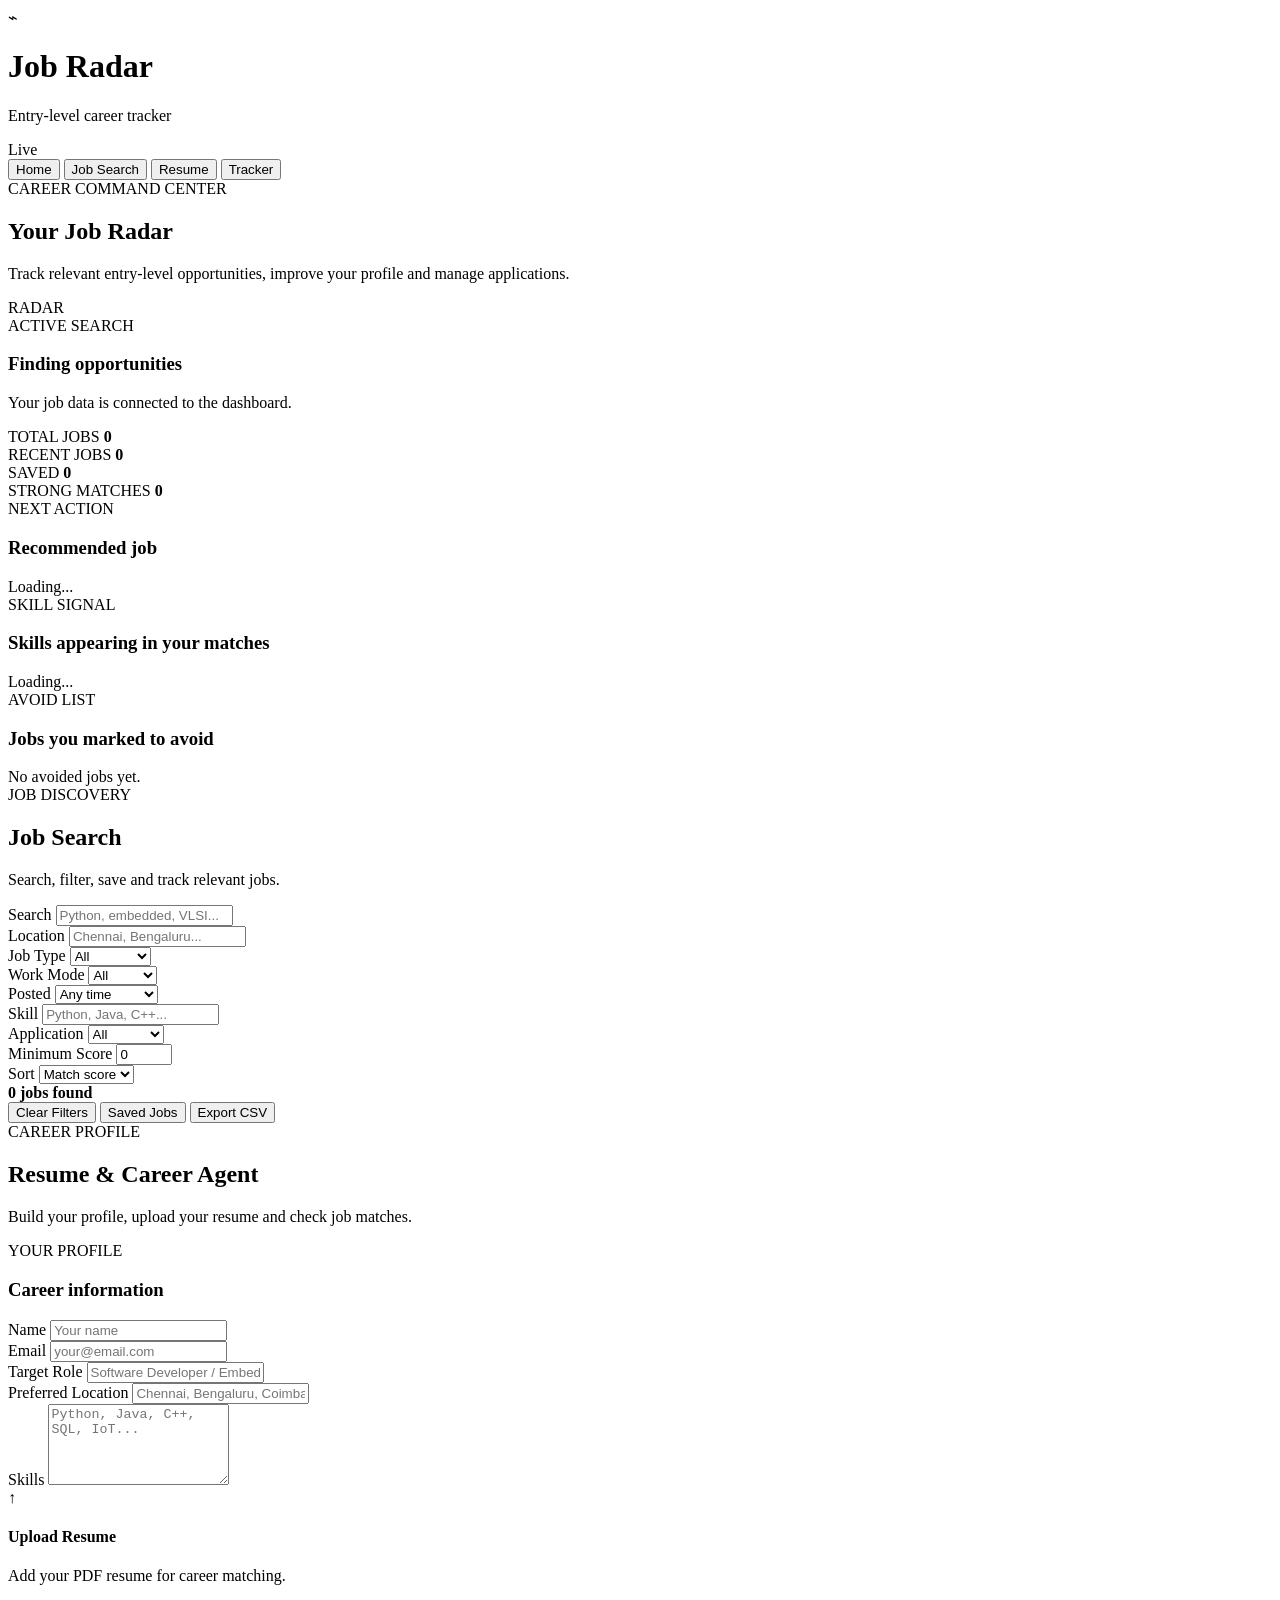
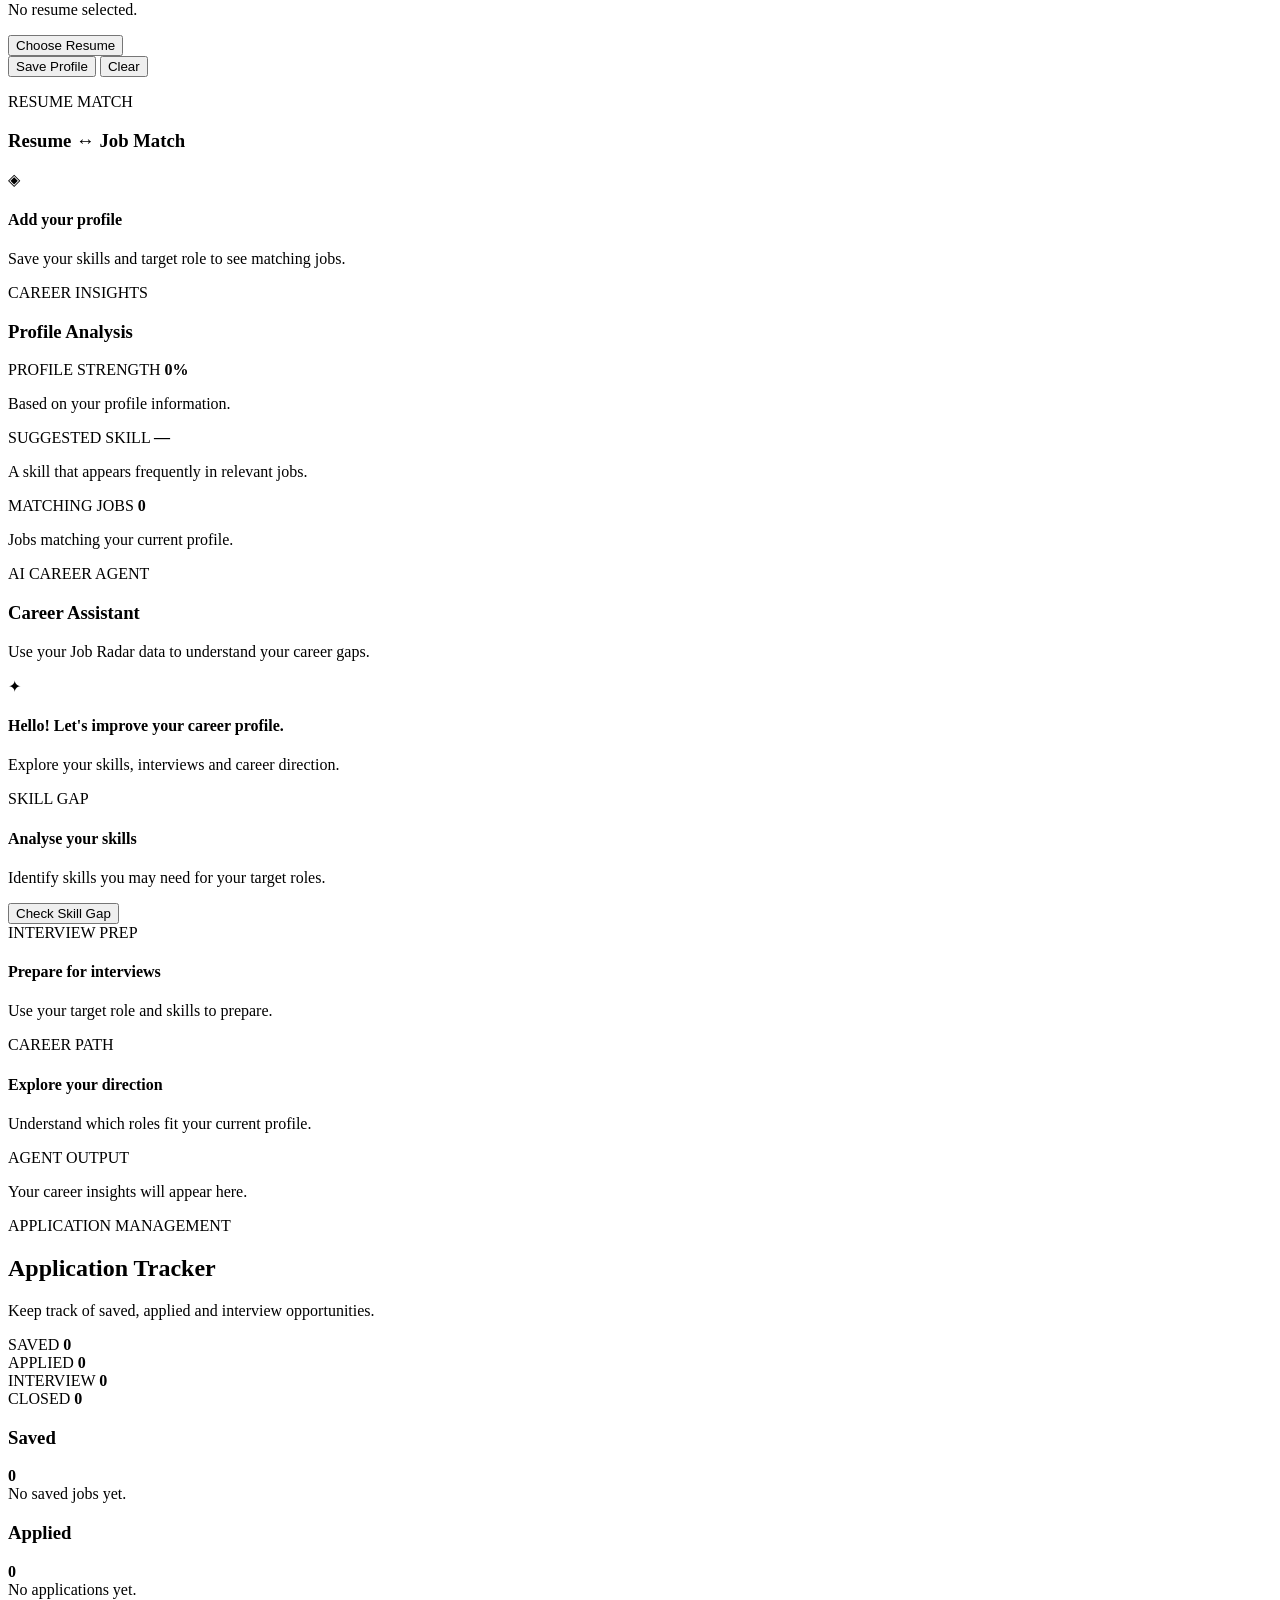
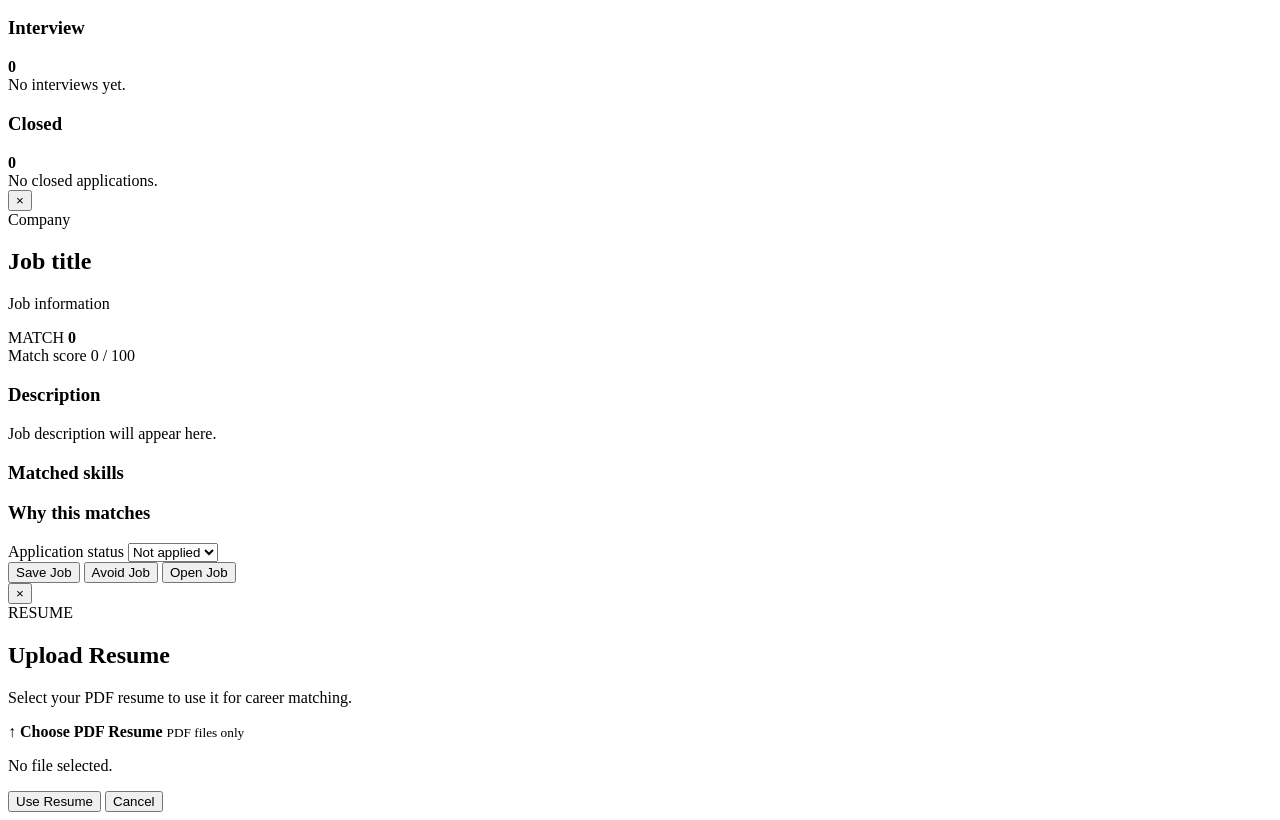
==== commit 5f8a0dcf: "Update index.html" ====
--- a/web/index.html
+++ b/web/index.html
@@ -10,7 +10,7 @@
 
   <meta
     name="description"
-    content="Job Radar — smarter job discovery for students and freshers."
+    content="Job Radar - Entry-level job tracking dashboard"
   >
 
   <title>Job Radar</title>
@@ -20,66 +20,80 @@
 
 <body>
 
-  <header class="topbar">
+  <!-- =========================
+       APP HEADER
+       ========================= -->
+
+  <header class="app-header">
 
     <div class="brand">
-
-      <div class="brand-mark">
-        JR
-      </div>
-
-      <div class="brand-text">
-        <strong>Job Radar</strong>
-        <span>Better leads. Less noise.</span>
-      </div>
-
+      <div class="brand-icon">⌁</div>
+
+      <div>
+        <h1>Job Radar</h1>
+        <p>Entry-level career tracker</p>
+      </div>
     </div>
 
-    <nav class="nav">
-
-      <button
-        class="nav-btn active"
-        data-page="home"
-        type="button"
-      >
-        Home
-      </button>
-
-      <button
-        class="nav-btn"
-        data-page="jobs"
-        type="button"
-      >
-        Jobs
-      </button>
-
-      <button
-        class="nav-btn"
-        data-page="resume"
-        type="button"
-      >
-        Resume
-      </button>
-
-      <button
-        class="nav-btn"
-        data-page="tracker"
-        type="button"
-      >
-        Tracker
-      </button>
-
-    </nav>
+    <div class="header-status">
+      <span class="status-dot"></span>
+      <span id="liveStatus">Live</span>
+    </div>
 
   </header>
 
 
-  <main class="app-shell">
+  <!-- =========================
+       NAVIGATION
+       ========================= -->
+
+  <nav class="main-nav">
+
+    <button
+      class="nav-btn active"
+      data-page="home"
+      type="button"
+    >
+      Home
+    </button>
+
+    <button
+      class="nav-btn"
+      data-page="jobs"
+      type="button"
+    >
+      Job Search
+    </button>
+
+    <button
+      class="nav-btn"
+      data-page="resume"
+      type="button"
+    >
+      Resume
+    </button>
+
+    <button
+      class="nav-btn"
+      data-page="tracker"
+      type="button"
+    >
+      Tracker
+    </button>
+
+  </nav>
+
+
+  <!-- =========================
+       MAIN APP
+       ========================= -->
+
+  <main class="app-main">
 
 
     <!-- =========================
          HOME PAGE
-    ========================== -->
+         ========================= -->
 
     <section
       id="page-home"
@@ -89,72 +103,45 @@
       <div class="page-header">
 
         <div>
-
-          <p class="eyebrow">
-            DAILY JOB RADAR
+          <span class="eyebrow">CAREER COMMAND CENTER</span>
+
+          <h2>Your Job Radar</h2>
+
+          <p>
+            Track relevant entry-level opportunities,
+            improve your profile and manage applications.
           </p>
-
-          <h1>
-            Find jobs worth your time.
-          </h1>
-
-          <p class="page-subtitle">
-            Fresh opportunities, skill-aware matching
-            and simple application tracking.
-          </p>
-
-        </div>
-
-        <div class="live-pill">
-
-          <span class="live-dot"></span>
-
-          <span id="liveStatus">
-            SYNCING
-          </span>
-
-        </div>
-
-      </div>
-
-
-      <!-- RADAR -->
-
-      <section class="hero-grid">
+        </div>
+
+      </div>
+
+
+      <!-- HOME HERO -->
+
+      <div class="hero-grid">
 
         <div class="radar-card">
 
-          <div class="radar-visual">
-
-            <div class="radar-ring ring-one"></div>
-
-            <div class="radar-ring ring-two"></div>
-
-            <div class="radar-ring ring-three"></div>
-
-            <div class="radar-sweep"></div>
-
-            <div class="radar-center">
-              JR
-            </div>
-
-          </div>
-
-          <div class="radar-copy">
-
-            <p class="eyebrow">
-              LIVE RADAR
+          <div class="radar-ring">
+            <div class="radar-core">
+              RADAR
+            </div>
+          </div>
+
+          <div class="radar-content">
+
+            <span class="small-label">
+              ACTIVE SEARCH
+            </span>
+
+            <h3>
+              Finding opportunities
+            </h3>
+
+            <p>
+              Your job data is connected to the dashboard.
             </p>
 
-            <h2>
-              Your next opportunity
-            </h2>
-
-            <p>
-              Job Radar continuously organizes your
-              available job leads into one searchable view.
-            </p>
-
           </div>
 
         </div>
@@ -167,7 +154,7 @@
           <div class="stat-card">
 
             <span class="stat-label">
-              Total jobs
+              TOTAL JOBS
             </span>
 
             <strong id="totalJobs">
@@ -180,7 +167,7 @@
           <div class="stat-card">
 
             <span class="stat-label">
-              Recent jobs
+              RECENT JOBS
             </span>
 
             <strong id="recentJobs">
@@ -193,7 +180,7 @@
           <div class="stat-card">
 
             <span class="stat-label">
-              Saved jobs
+              SAVED
             </span>
 
             <strong id="savedJobs">
@@ -206,7 +193,7 @@
           <div class="stat-card">
 
             <span class="stat-label">
-              Strong matches
+              STRONG MATCHES
             </span>
 
             <strong id="strongMatches">
@@ -217,115 +204,89 @@
 
         </div>
 
-      </section>
-
-
-      <!-- BEST OPPORTUNITY -->
-
-      <section class="panel">
+      </div>
+
+
+      <!-- NEXT JOB -->
+
+      <div class="panel">
 
         <div class="panel-heading">
 
           <div>
-
-            <p class="eyebrow">
-              CAREER AGENT
-            </p>
-
-            <h2>
-              Next opportunity
-            </h2>
-
-          </div>
-
-        </div>
-
-        <div id="nextJob">
-
-          <div class="agent-placeholder">
-
-            <strong>
-              Loading opportunities...
-            </strong>
-
-            <p>
-              Your best matching job will appear here.
-            </p>
-
-          </div>
-
-        </div>
-
-      </section>
+            <span class="eyebrow">
+              NEXT ACTION
+            </span>
+
+            <h3>
+              Recommended job
+            </h3>
+          </div>
+
+        </div>
+
+        <div id="nextJob" class="next-job">
+          Loading...
+        </div>
+
+      </div>
 
 
       <!-- TOP SKILLS -->
 
-      <section class="panel">
+      <div class="panel">
 
         <div class="panel-heading">
 
           <div>
-
-            <p class="eyebrow">
-              MARKET SIGNAL
-            </p>
-
-            <h2>
-              Top skills in current jobs
-            </h2>
-
-          </div>
-
-        </div>
-
-        <div
-          id="topSkills"
-          class="skill-list"
-        >
-
-          <span class="skill-chip">
-            Loading...
-          </span>
-
-        </div>
-
-      </section>
-
-
-      <!-- AVOIDED JOBS -->
-
-      <section class="panel">
+            <span class="eyebrow">
+              SKILL SIGNAL
+            </span>
+
+            <h3>
+              Skills appearing in your matches
+            </h3>
+          </div>
+
+        </div>
+
+        <div id="topSkills" class="skill-list">
+          Loading...
+        </div>
+
+      </div>
+
+
+      <!-- AVOID LIST -->
+
+      <div class="panel">
 
         <div class="panel-heading">
 
           <div>
-
-            <p class="eyebrow">
-              FILTERED OUT
-            </p>
-
-            <h2>
-              Avoided jobs
-            </h2>
-
-          </div>
-
-        </div>
-
-        <div id="avoidList">
-
-          <div class="empty-mini">
-            No avoided jobs yet.
-          </div>
-
-        </div>
-
-      </section>
-
-    </section>    <!-- =========================
-         JOBS PAGE
-    ========================== -->
+            <span class="eyebrow">
+              AVOID LIST
+            </span>
+
+            <h3>
+              Jobs you marked to avoid
+            </h3>
+          </div>
+
+        </div>
+
+        <div id="avoidList" class="avoid-list">
+          No avoided jobs yet.
+        </div>
+
+      </div>
+
+    </section>
+
+
+    <!-- =========================
+         JOB SEARCH PAGE
+         ========================= -->
 
     <section
       id="page-jobs"
@@ -336,371 +297,258 @@
 
         <div>
 
-          <p class="eyebrow">
+          <span class="eyebrow">
             JOB DISCOVERY
+          </span>
+
+          <h2>
+            Job Search
+          </h2>
+
+          <p>
+            Search, filter, save and track relevant jobs.
           </p>
 
-          <h1>
-            Find your next job.
-          </h1>
-
-          <p class="page-subtitle">
-            Search, filter and save opportunities
-            that match your interests.
-          </p>
-
-        </div>
-
-        <div class="result-pill">
-
-          <span id="resultCount">
+        </div>
+
+      </div>
+
+
+      <!-- JOB FILTERS -->
+
+      <div class="filter-panel">
+
+        <div class="filter-field">
+
+          <label for="search">
+            Search
+          </label>
+
+          <input
+            id="search"
+            type="text"
+            placeholder="Python, embedded, VLSI..."
+          >
+
+        </div>
+
+
+        <div class="filter-field">
+
+          <label for="location">
+            Location
+          </label>
+
+          <input
+            id="location"
+            type="text"
+            placeholder="Chennai, Bengaluru..."
+          >
+
+        </div>
+
+
+        <div class="filter-field">
+
+          <label for="jobType">
+            Job Type
+          </label>
+
+          <select id="jobType">
+
+            <option value="">
+              All
+            </option>
+
+            <option value="fulltime">
+              Full-time
+            </option>
+
+            <option value="parttime">
+              Part-time
+            </option>
+
+            <option value="internship">
+              Internship
+            </option>
+
+          </select>
+
+        </div>
+
+
+        <div class="filter-field">
+
+          <label for="workMode">
+            Work Mode
+          </label>
+
+          <select id="workMode">
+
+            <option value="">
+              All
+            </option>
+
+            <option value="remote">
+              Remote
+            </option>
+
+            <option value="onsite">
+              On-site
+            </option>
+
+            <option value="hybrid">
+              Hybrid
+            </option>
+
+          </select>
+
+        </div>
+
+
+        <div class="filter-field">
+
+          <label for="posted">
+            Posted
+          </label>
+
+          <select id="posted">
+
+            <option value="">
+              Any time
+            </option>
+
+            <option value="1">
+              Last 24 hours
+            </option>
+
+            <option value="3">
+              Last 3 days
+            </option>
+
+            <option value="7">
+              Last 7 days
+            </option>
+
+            <option value="30">
+              Last 30 days
+            </option>
+
+          </select>
+
+        </div>
+
+
+        <div class="filter-field">
+
+          <label for="skill">
+            Skill
+          </label>
+
+          <input
+            id="skill"
+            type="text"
+            placeholder="Python, Java, C++..."
+          >
+
+        </div>
+
+
+        <div class="filter-field">
+
+          <label for="appStatus">
+            Application
+          </label>
+
+          <select id="appStatus">
+
+            <option value="">
+              All
+            </option>
+
+            <option value="saved">
+              Saved
+            </option>
+
+            <option value="applied">
+              Applied
+            </option>
+
+            <option value="interview">
+              Interview
+            </option>
+
+            <option value="closed">
+              Closed
+            </option>
+
+          </select>
+
+        </div>
+
+
+        <div class="filter-field">
+
+          <label for="minimum">
+            Minimum Score
+          </label>
+
+          <input
+            id="minimum"
+            type="number"
+            min="0"
+            max="100"
+            value="0"
+          >
+
+        </div>
+
+
+        <div class="filter-field">
+
+          <label for="sort">
+            Sort
+          </label>
+
+          <select id="sort">
+
+            <option value="score">
+              Match score
+            </option>
+
+            <option value="newest">
+              Newest
+            </option>
+
+            <option value="company">
+              Company
+            </option>
+
+            <option value="title">
+              Job title
+            </option>
+
+          </select>
+
+        </div>
+
+      </div>
+
+
+      <!-- JOB ACTION BAR -->
+
+      <div class="job-toolbar">
+
+        <div>
+
+          <strong id="resultCount">
             0 jobs found
-          </span>
-
-        </div>
-
-      </div>
-
-
-      <!-- FILTER PANEL -->
-
-      <section class="panel filter-panel">
-
-        <div class="panel-heading">
-
-          <div>
-
-            <p class="eyebrow">
-              SMART FILTERS
-            </p>
-
-            <h2>
-              Narrow your search
-            </h2>
-
-          </div>
-
-        </div>
-
-
-        <div class="filter-grid">
-
-
-          <!-- SEARCH -->
-
-          <div class="filter-field filter-wide">
-
-            <label for="search">
-              Search
-            </label>
-
-            <input
-              id="search"
-              type="search"
-              placeholder="Search jobs, companies, skills..."
-              autocomplete="off"
-            >
-
-          </div>
-
-
-          <!-- LOCATION -->
-
-          <div class="filter-field">
-
-            <label for="location">
-              Location
-            </label>
-
-            <select id="location">
-
-              <option value="">
-                All locations
-              </option>
-
-              <option value="chennai">
-                Chennai
-              </option>
-
-              <option value="bengaluru">
-                Bengaluru
-              </option>
-
-              <option value="coimbatore">
-                Coimbatore
-              </option>
-
-              <option value="remote">
-                Remote
-              </option>
-
-            </select>
-
-          </div>
-
-
-          <!-- JOB TYPE -->
-
-          <div class="filter-field">
-
-            <label for="jobType">
-              Job type
-            </label>
-
-            <select id="jobType">
-
-              <option value="">
-                All types
-              </option>
-
-              <option value="fulltime">
-                Full-time
-              </option>
-
-              <option value="parttime">
-                Part-time
-              </option>
-
-              <option value="internship">
-                Internship
-              </option>
-
-              <option value="contract">
-                Contract
-              </option>
-
-            </select>
-
-          </div>
-
-
-          <!-- WORK MODE -->
-
-          <div class="filter-field">
-
-            <label for="workMode">
-              Work mode
-            </label>
-
-            <select id="workMode">
-
-              <option value="">
-                All modes
-              </option>
-
-              <option value="remote">
-                Remote
-              </option>
-
-              <option value="hybrid">
-                Hybrid
-              </option>
-
-              <option value="onsite">
-                On-site
-              </option>
-
-            </select>
-
-          </div>
-
-
-          <!-- POSTED -->
-
-          <div class="filter-field">
-
-            <label for="posted">
-              Posted
-            </label>
-
-            <select id="posted">
-
-              <option value="">
-                Any time
-              </option>
-
-              <option value="1">
-                Last 24 hours
-              </option>
-
-              <option value="3">
-                Last 3 days
-              </option>
-
-              <option value="7">
-                Last 7 days
-              </option>
-
-              <option value="30">
-                Last 30 days
-              </option>
-
-            </select>
-
-          </div>
-
-
-          <!-- SKILL -->
-
-          <div class="filter-field">
-
-            <label for="skill">
-              Skill
-            </label>
-
-            <select id="skill">
-
-              <option value="">
-                Select a skill
-              </option>
-
-              <option value="iot">
-                IoT
-              </option>
-
-              <option value="embedded">
-                Embedded Systems
-              </option>
-
-              <option value="python">
-                Python
-              </option>
-
-              <option value="java">
-                Java
-              </option>
-
-              <option value="c++">
-                C++
-              </option>
-
-              <option value="sql">
-                SQL
-              </option>
-
-              <option value="vlsi">
-                VLSI
-              </option>
-
-              <option value="electronics">
-                Electronics
-              </option>
-
-            </select>
-
-          </div>
-
-
-          <!-- APPLICATION STATUS -->
-
-          <div class="filter-field">
-
-            <label for="appStatus">
-              Application status
-            </label>
-
-            <select id="appStatus">
-
-              <option value="">
-                All statuses
-              </option>
-
-              <option value="saved">
-                Saved
-              </option>
-
-              <option value="applied">
-                Applied
-              </option>
-
-              <option value="interview">
-                Interview
-              </option>
-
-              <option value="closed">
-                Closed
-              </option>
-
-            </select>
-
-          </div>
-
-
-          <!-- MINIMUM SCORE -->
-
-          <div class="filter-field">
-
-            <label for="minimum">
-              Minimum match
-            </label>
-
-            <select id="minimum">
-
-              <option value="0">
-                Any score
-              </option>
-
-              <option value="50">
-                50%+
-              </option>
-
-              <option value="60">
-                60%+
-              </option>
-
-              <option value="70">
-                70%+
-              </option>
-
-              <option value="80">
-                80%+
-              </option>
-
-              <option value="90">
-                90%+
-              </option>
-
-            </select>
-
-          </div>
-
-
-          <!-- SORT -->
-
-          <div class="filter-field">
-
-            <label for="sort">
-              Sort by
-            </label>
-
-            <select id="sort">
-
-              <option value="score">
-                Match score
-              </option>
-
-              <option value="recent">
-                Most recent
-              </option>
-
-              <option value="company">
-                Company
-              </option>
-
-              <option value="title">
-                Job title
-              </option>
-
-            </select>
-
-          </div>
-
-        </div>
-
-
-        <!-- FILTER ACTIONS -->
-
-        <div class="filter-actions">
+          </strong>
+
+        </div>
+
+
+        <div class="toolbar-actions">
 
           <button
             id="clearFilters"
@@ -715,12 +563,12 @@
             class="secondary-btn"
             type="button"
           >
-            Show Saved
+            Saved Jobs
           </button>
 
           <button
             id="exportCSV"
-            class="primary"
+            class="primary-btn"
             type="button"
           >
             Export CSV
@@ -728,63 +576,39 @@
 
         </div>
 
-      </section>
+      </div>
 
 
       <!-- JOB RESULTS -->
 
-      <section class="panel">
-
-        <div class="panel-heading">
-
-          <div>
-
-            <p class="eyebrow">
-              RESULTS
-            </p>
-
-            <h2>
-              Available opportunities
-            </h2>
-
-          </div>
-
-        </div>
-
-
-        <div
-          id="results"
-          class="job-list"
-        ></div>
-
-
-        <!-- EMPTY STATE -->
-
-        <div
-          id="emptyState"
-          class="empty-state"
-          style="display:none;"
-        >
-
-          <div class="empty-icon">
-            ⌕
-          </div>
-
-          <h3>
-            No jobs found
-          </h3>
-
-          <p>
-            Try changing your search or filters.
-          </p>
-
-        </div>
-
-      </section>
+      <div
+        id="results"
+        class="job-list"
+      >
+      </div>
+
+
+      <!-- EMPTY STATE -->
+
+      <div
+        id="emptyState"
+        class="empty-state"
+        hidden
+      >
+
+        <h3>
+          No jobs found
+        </h3>
+
+        <p>
+          Try changing your filters or search terms.
+        </p>
+
+      </div>
 
     </section>    <!-- =========================
-         RESUME / CAREER PAGE
-    ========================== -->
+         RESUME PAGE
+         ========================= -->
 
     <section
       id="page-resume"
@@ -795,523 +619,487 @@
 
         <div>
 
-          <p class="eyebrow">
+          <span class="eyebrow">
             CAREER PROFILE
+          </span>
+
+          <h2>
+            Resume & Career Agent
+          </h2>
+
+          <p>
+            Build your profile, upload your resume and check job matches.
           </p>
 
-          <h1>
-            Build your career profile.
-          </h1>
-
-          <p class="page-subtitle">
-            Add your details and skills to get
-            more relevant job matches.
-          </p>
-
-        </div>
-
-      </div>
-
-
-      <!-- PROFILE -->
-
-      <section class="panel">
+        </div>
+
+      </div>
+
+
+      <!-- RESUME PROFILE -->
+
+      <div class="resume-layout">
+
+        <div class="panel">
+
+          <div class="panel-heading">
+
+            <div>
+
+              <span class="eyebrow">
+                YOUR PROFILE
+              </span>
+
+              <h3>
+                Career information
+              </h3>
+
+            </div>
+
+          </div>
+
+
+          <div class="resume-form">
+
+            <div class="resume-field">
+
+              <label for="resumeName">
+                Name
+              </label>
+
+              <input
+                id="resumeName"
+                type="text"
+                placeholder="Your name"
+              >
+
+            </div>
+
+
+            <div class="resume-field">
+
+              <label for="resumeEmail">
+                Email
+              </label>
+
+              <input
+                id="resumeEmail"
+                type="email"
+                placeholder="your@email.com"
+              >
+
+            </div>
+
+
+            <div class="resume-field">
+
+              <label for="resumeRole">
+                Target Role
+              </label>
+
+              <input
+                id="resumeRole"
+                type="text"
+                placeholder="Software Developer / Embedded Engineer"
+              >
+
+            </div>
+
+
+            <div class="resume-field">
+
+              <label for="resumeLocation">
+                Preferred Location
+              </label>
+
+              <input
+                id="resumeLocation"
+                type="text"
+                placeholder="Chennai, Bengaluru, Coimbatore..."
+              >
+
+            </div>
+
+
+            <div class="resume-field full-width">
+
+              <label for="resumeSkills">
+                Skills
+              </label>
+
+              <textarea
+                id="resumeSkills"
+                rows="5"
+                placeholder="Python, Java, C++, SQL, IoT..."
+              ></textarea>
+
+            </div>
+
+          </div>
+
+
+          <!-- RESUME UPLOAD -->
+
+          <div class="resume-upload-box">
+
+            <div>
+
+              <span class="upload-icon">
+                ↑
+              </span>
+
+              <h4>
+                Upload Resume
+              </h4>
+
+              <p>
+                Add your PDF resume for career matching.
+              </p>
+
+              <p id="resumeFileName">
+                No resume selected.
+              </p>
+
+            </div>
+
+
+            <!-- IMPORTANT:
+                 This ID is unique.
+            -->
+
+            <button
+              id="openResumeUpload"
+              class="secondary-btn"
+              type="button"
+            >
+              Choose Resume
+            </button>
+
+          </div>
+
+
+          <!-- PROFILE ACTIONS -->
+
+          <div class="form-actions">
+
+            <button
+              id="saveResume"
+              class="primary-btn"
+              type="button"
+            >
+              Save Profile
+            </button>
+
+
+            <button
+              id="clearResume"
+              class="secondary-btn"
+              type="button"
+            >
+              Clear
+            </button>
+
+          </div>
+
+
+          <p
+            id="resumeStatus"
+            class="form-status"
+          ></p>
+
+        </div>
+
+
+        <!-- =========================
+             RESUME MATCH
+             ========================= -->
+
+        <div class="panel">
+
+          <div class="panel-heading">
+
+            <div>
+
+              <span class="eyebrow">
+                RESUME MATCH
+              </span>
+
+              <h3>
+                Resume ↔ Job Match
+              </h3>
+
+            </div>
+
+          </div>
+
+
+          <div
+            id="resumeMatch"
+            class="resume-match"
+          >
+
+            <div class="match-placeholder">
+
+              <span class="match-icon">
+                ◈
+              </span>
+
+              <h4>
+                Add your profile
+              </h4>
+
+              <p>
+                Save your skills and target role to see matching jobs.
+              </p>
+
+            </div>
+
+          </div>
+
+        </div>
+
+      </div>
+
+
+      <!-- =========================
+           CAREER INSIGHTS
+           ========================= -->
+
+      <div class="panel">
 
         <div class="panel-heading">
 
           <div>
 
-            <p class="eyebrow">
-              YOUR PROFILE
+            <span class="eyebrow">
+              CAREER INSIGHTS
+            </span>
+
+            <h3>
+              Profile Analysis
+            </h3>
+
+          </div>
+
+        </div>
+
+
+        <div class="insights-grid">
+
+
+          <!-- PROFILE STRENGTH -->
+
+          <div class="insight-card">
+
+            <span class="insight-label">
+              PROFILE STRENGTH
+            </span>
+
+            <strong id="profileStrength">
+              0%
+            </strong>
+
+            <div class="progress-track">
+
+              <div
+                id="profileStrengthBar"
+                class="progress-fill"
+                style="width: 0%"
+              ></div>
+
+            </div>
+
+            <p>
+              Based on your profile information.
             </p>
 
-            <h2>
-              Resume profile
-            </h2>
-
-          </div>
-
-          <span
-            id="resumeStatus"
-            class="status-text"
-          ></span>
-
-        </div>
-
-
-        <div class="resume-grid">
-
-
-          <!-- NAME -->
-
-          <div class="resume-field">
-
-            <label for="resumeName">
-              Full name
-            </label>
-
-            <input
-              id="resumeName"
-              type="text"
-              placeholder="Your name"
-              autocomplete="name"
-            >
-
-          </div>
-
-
-          <!-- EMAIL -->
-
-          <div class="resume-field">
-
-            <label for="resumeEmail">
-              Email
-            </label>
-
-            <input
-              id="resumeEmail"
-              type="email"
-              placeholder="your@email.com"
-              autocomplete="email"
-            >
-
-          </div>
-
-
-          <!-- ROLE -->
-
-          <div class="resume-field">
-
-            <label for="resumeRole">
-              Target role
-            </label>
-
-            <input
-              id="resumeRole"
-              type="text"
-              placeholder="Software Developer / IoT / Embedded"
-            >
-
-          </div>
-
-
-          <!-- LOCATION -->
-
-          <div class="resume-field">
-
-            <label for="resumeLocation">
-              Preferred location
-            </label>
-
-            <input
-              id="resumeLocation"
-              type="text"
-              placeholder="Chennai / Bengaluru / Remote"
-            >
-
-          </div>
-
-
-          <!-- SKILLS -->
-
-          <div class="resume-field resume-field-wide">
-
-            <label for="resumeSkills">
-              Skills
-            </label>
-
-            <textarea
-              id="resumeSkills"
-              rows="5"
-              placeholder="Python, Java, C++, SQL, IoT..."
-            ></textarea>
-
-          </div>
-
-        </div>
-
-
-        <!-- PROFILE ACTIONS -->
-
-        <div class="resume-actions">
-
-          <button
-            id="saveResume"
-            class="primary"
-            type="button"
-          >
-            Save Profile
-          </button>
-
-          <button
-            id="clearResume"
-            class="secondary-btn"
-            type="button"
-          >
-            Clear
-          </button>
-
-        </div>
-
-      </section>
-
-
-      <!-- RESUME MATCH -->
-
-      <section class="panel">
-
-        <div class="panel-heading">
-
-          <div>
-
-            <p class="eyebrow">
-              JOB MATCH
-            </p>
-
-            <h2>
-              Resume ↔ Job Match
-            </h2>
-
-          </div>
-
-        </div>
-
-        <div id="resumeMatch">
-
-          <div class="agent-placeholder">
-
-            <strong>
-              Complete your profile first.
-            </strong>
-
-            <p>
-              Your profile-based job insights will appear here.
-            </p>
-
-          </div>
-
-        </div>
-
-      </section>
-
-
-      <!-- CAREER INSIGHTS -->
-
-      <section class="panel">
-
-        <div class="panel-heading">
-
-          <div>
-
-            <p class="eyebrow">
-              CAREER INSIGHTS
-            </p>
-
-            <h2>
-              Your career snapshot
-            </h2>
-
-          </div>
-
-        </div>
-
-
-        <div
-          id="careerInsights"
-          class="insights-grid"
-        >
+          </div>
+
+
+          <!-- SUGGESTED SKILL -->
 
           <div class="insight-card">
 
-            <span>
-              Profile strength
-            </span>
-
-            <strong id="profileStrength">
-              —
-            </strong>
-
-          </div>
-
-
-          <div class="insight-card">
-
-            <span>
-              Suggested skill
+            <span class="insight-label">
+              SUGGESTED SKILL
             </span>
 
             <strong id="suggestedSkill">
               —
             </strong>
 
-          </div>
-
+            <p>
+              A skill that appears frequently in relevant jobs.
+            </p>
+
+          </div>
+
+
+          <!-- MATCHING JOBS -->
 
           <div class="insight-card">
 
-            <span>
-              Matching jobs
+            <span class="insight-label">
+              MATCHING JOBS
             </span>
 
             <strong id="matchingJobs">
-              —
+              0
             </strong>
 
-          </div>
-
-        </div>
-
-      </section>
-
-    </section>    <!-- =========================
-         AI CAREER AGENT
-    ========================== -->
-
-    <section class="panel">
-
-      <div class="panel-heading">
-
-        <div>
-
-          <p class="eyebrow">
-            CAREER ASSISTANT
+            <p>
+              Jobs matching your current profile.
+            </p>
+
+          </div>
+
+
+        </div>
+
+      </div>
+
+
+      <!-- =========================
+           AI CAREER AGENT
+           ========================= -->
+
+      <div class="panel agent-panel">
+
+        <div class="panel-heading">
+
+          <div>
+
+            <span class="eyebrow">
+              AI CAREER AGENT
+            </span>
+
+            <h3>
+              Career Assistant
+            </h3>
+
+            <p>
+              Use your Job Radar data to understand your career gaps.
+            </p>
+
+          </div>
+
+        </div>
+
+
+        <div class="agent-grid">
+
+
+          <!-- AGENT GREETING -->
+
+          <div class="agent-card">
+
+            <span class="agent-icon">
+              ✦
+            </span>
+
+            <h4>
+              <span id="agentGreeting">
+                Hello! Let's improve your career profile.
+              </span>
+            </h4>
+
+            <p>
+              Explore your skills, interviews and career direction.
+            </p>
+
+          </div>
+
+
+          <!-- SKILL GAP -->
+
+          <div class="agent-card">
+
+            <span class="agent-label">
+              SKILL GAP
+            </span>
+
+            <h4 id="agentSkillGap">
+              Analyse your skills
+            </h4>
+
+            <p>
+              Identify skills you may need for your target roles.
+            </p>
+
+            <button
+              id="skillGap"
+              class="secondary-btn"
+              type="button"
+            >
+              Check Skill Gap
+            </button>
+
+          </div>
+
+
+          <!-- INTERVIEW -->
+
+          <div class="agent-card">
+
+            <span class="agent-label">
+              INTERVIEW PREP
+            </span>
+
+            <h4 id="agentInterview">
+              Prepare for interviews
+            </h4>
+
+            <p>
+              Use your target role and skills to prepare.
+            </p>
+
+          </div>
+
+
+          <!-- CAREER -->
+
+          <div class="agent-card">
+
+            <span class="agent-label">
+              CAREER PATH
+            </span>
+
+            <h4 id="agentCareer">
+              Explore your direction
+            </h4>
+
+            <p>
+              Understand which roles fit your current profile.
+            </p>
+
+          </div>
+
+
+        </div>
+
+
+        <!-- AGENT OUTPUT -->
+
+        <div
+          id="agentOutput"
+          class="agent-output"
+        >
+
+          <span class="agent-output-label">
+            AGENT OUTPUT
+          </span>
+
+          <p>
+            Your career insights will appear here.
           </p>
 
-          <h2>
-            AI Career Agent
-          </h2>
-
-          <p class="panel-subtitle">
-            Get simple career guidance based on your profile.
-          </p>
-
-        </div>
-
-      </div>
-
-
-      <div class="agent-grid">
-
-
-        <!-- GREETING -->
-
-        <div class="agent-card">
-
-          <span class="agent-label">
-            PROFILE
-          </span>
-
-          <h3 id="agentGreeting">
-            Hello! Let's build your career path.
-          </h3>
-
-          <p>
-            Complete your profile to receive
-            personalized career insights.
-          </p>
-
-        </div>
-
-
-        <!-- SKILL GAP -->
-
-        <div class="agent-card">
-
-          <span class="agent-label">
-            SKILL GAP
-          </span>
-
-          <h3>
-            What should you learn next?
-          </h3>
-
-          <div id="agentSkillGap">
-
-            <p class="muted">
-              Your skill gap will appear here.
-            </p>
-
-          </div>
-
-        </div>
-
-
-        <!-- INTERVIEW -->
-
-        <div class="agent-card">
-
-          <span class="agent-label">
-            INTERVIEW
-          </span>
-
-          <h3>
-            Interview preparation
-          </h3>
-
-          <div id="agentInterview">
-
-            <p class="muted">
-              Interview suggestions will appear here.
-            </p>
-
-          </div>
-
-        </div>
-
-
-        <!-- CAREER PATH -->
-
-        <div class="agent-card">
-
-          <span class="agent-label">
-            CAREER PATH
-          </span>
-
-          <h3>
-            Your next steps
-          </h3>
-
-          <div id="agentCareer">
-
-            <p class="muted">
-              Career recommendations will appear here.
-            </p>
-
-          </div>
-
-        </div>
-
-      </div>
-
-
-      <!-- AGENT OUTPUT -->
-
-      <div
-        id="agentOutput"
-        class="agent-output"
-      >
-
-        <div class="agent-placeholder">
-
-          <strong>
-            Career Agent is ready.
-          </strong>
-
-          <p>
-            Save your profile to generate useful career insights.
-          </p>
-
-        </div>
-
-      </div>
-
-    </section>
-
-
-    <!-- =========================
-         SKILL GAP & ROADMAP
-    ========================== -->
-
-    <section class="panel">
-
-      <div class="panel-heading">
-
-        <div>
-
-          <p class="eyebrow">
-            LEARNING ROADMAP
-          </p>
-
-          <h2>
-            Skill Gap
-          </h2>
-
-          <p class="panel-subtitle">
-            Identify useful skills from the jobs you are targeting.
-          </p>
-
-        </div>
-
-      </div>
-
-
-      <div
-        id="skillGap"
-        class="skill-gap"
-      >
-
-        <div class="skill-gap-empty">
-
-          <strong>
-            No skill gap generated yet.
-          </strong>
-
-          <p>
-            Add your skills and save your profile.
-          </p>
-
-        </div>
-
-      </div>
-
-    </section>
-
-
-    <!-- =========================
-         RESUME UPLOAD
-    ========================== -->
-
-    <section class="panel">
-
-      <div class="panel-heading">
-
-        <div>
-
-          <p class="eyebrow">
-            RESUME
-          </p>
-
-          <h2>
-            Upload Resume
-          </h2>
-
-          <p class="panel-subtitle">
-            Keep your resume available for future matching features.
-          </p>
-
-        </div>
-
-      </div>
-
-
-      <div class="resume-upload-box">
-
-        <div>
-
-          <strong>
-            Add your resume
-          </strong>
-
-          <p id="resumeFileName">
-            No resume selected.
-          </p>
-
-        </div>
-
-
-        <button
-          id="uploadResume"
-          class="secondary-btn"
-          type="button"
-        >
-          Choose Resume
-        </button>
+        </div>
 
       </div>
 
     </section>    <!-- =========================
          APPLICATION TRACKER PAGE
-    ========================== -->
+         ========================= -->
 
     <section
       id="page-tracker"
@@ -1322,32 +1110,34 @@
 
         <div>
 
-          <p class="eyebrow">
-            APPLICATIONS
+          <span class="eyebrow">
+            APPLICATION MANAGEMENT
+          </span>
+
+          <h2>
+            Application Tracker
+          </h2>
+
+          <p>
+            Keep track of saved, applied and interview opportunities.
           </p>
 
-          <h1>
-            Track your job journey.
-          </h1>
-
-          <p class="page-subtitle">
-            Save jobs, track applications and follow your progress.
-          </p>
-
-        </div>
-
-      </div>
-
-
-      <!-- TRACKER SUMMARY -->
-
-      <section class="tracker-summary">
+        </div>
+
+      </div>
+
+
+      <!-- =========================
+           TRACKER SUMMARY
+           ========================= -->
+
+      <div class="tracker-summary">
 
 
         <div class="tracker-stat">
 
-          <span>
-            Saved
+          <span class="tracker-label">
+            SAVED
           </span>
 
           <strong id="cSaved">
@@ -1359,8 +1149,8 @@
 
         <div class="tracker-stat">
 
-          <span>
-            Applied
+          <span class="tracker-label">
+            APPLIED
           </span>
 
           <strong id="cApplied">
@@ -1372,8 +1162,8 @@
 
         <div class="tracker-stat">
 
-          <span>
-            Interview
+          <span class="tracker-label">
+            INTERVIEW
           </span>
 
           <strong id="cInterview">
@@ -1385,8 +1175,8 @@
 
         <div class="tracker-stat">
 
-          <span>
-            Closed
+          <span class="tracker-label">
+            CLOSED
           </span>
 
           <strong id="cClosed">
@@ -1396,12 +1186,14 @@
         </div>
 
 
-      </section>
-
-
-      <!-- TRACKER BOARD -->
-
-      <section class="tracker-board">
+      </div>
+
+
+      <!-- =========================
+           APPLICATION BOARD
+           ========================= -->
+
+      <div class="tracker-board">
 
 
         <!-- SAVED -->
@@ -1412,13 +1204,11 @@
 
             <div>
 
-              <span class="tracker-dot">
-                SAVED
-              </span>
-
-              <h2>
+              <span class="column-dot"></span>
+
+              <h3>
                 Saved
-              </h2>
+              </h3>
 
             </div>
 
@@ -1435,11 +1225,7 @@
           >
 
             <div class="tracker-empty">
-
-              <p>
-                No saved jobs yet.
-              </p>
-
+              No saved jobs yet.
             </div>
 
           </div>
@@ -1455,13 +1241,11 @@
 
             <div>
 
-              <span class="tracker-dot">
-                APPLIED
-              </span>
-
-              <h2>
+              <span class="column-dot"></span>
+
+              <h3>
                 Applied
-              </h2>
+              </h3>
 
             </div>
 
@@ -1478,11 +1262,7 @@
           >
 
             <div class="tracker-empty">
-
-              <p>
-                No applications yet.
-              </p>
-
+              No applications yet.
             </div>
 
           </div>
@@ -1498,13 +1278,11 @@
 
             <div>
 
-              <span class="tracker-dot">
-                INTERVIEW
-              </span>
-
-              <h2>
+              <span class="column-dot"></span>
+
+              <h3>
                 Interview
-              </h2>
+              </h3>
 
             </div>
 
@@ -1521,11 +1299,7 @@
           >
 
             <div class="tracker-empty">
-
-              <p>
-                No interviews yet.
-              </p>
-
+              No interviews yet.
             </div>
 
           </div>
@@ -1541,13 +1315,11 @@
 
             <div>
 
-              <span class="tracker-dot">
-                CLOSED
-              </span>
-
-              <h2>
+              <span class="column-dot"></span>
+
+              <h3>
                 Closed
-              </h2>
+              </h3>
 
             </div>
 
@@ -1564,58 +1336,71 @@
           >
 
             <div class="tracker-empty">
-
-              <p>
-                No closed applications.
-              </p>
-
-            </div>
-
-          </div>
-
-        </div>
-
-
-      </section>
-
-    </section>        <!-- JOB DETAILS MODAL -->
-
-    <div id="modal" class="modal" aria-hidden="true">
-
-      <div class="modal-backdrop" data-close-modal></div>
-
-      <div class="modal-card">
+              No closed applications.
+            </div>
+
+          </div>
+
+        </div>
+
+
+      </div>
+
+    </section>
+
+
+    <!-- =========================
+         JOB DETAILS MODAL
+         ========================= -->
+
+    <div
+      id="modal"
+      class="modal"
+      aria-hidden="true"
+    >
+
+      <div
+        class="modal-card"
+        role="dialog"
+        aria-modal="true"
+        aria-labelledby="mTitle"
+      >
 
         <button
           id="closeModal"
           class="modal-close"
           type="button"
+          aria-label="Close"
+          data-close-modal
         >
           ×
         </button>
 
+
         <div class="modal-header">
 
-          <p id="mCompany" class="modal-company">
-            Company
-          </p>
-
-          <h2 id="mTitle">
-            Job title
-          </h2>
-
-          <p id="mMeta" class="modal-meta">
-            Location · Job type
-          </p>
-
-        </div>
-
-
-        <div class="modal-score">
-
-          <div class="score-header">
-
-            <span>Job Match</span>
+          <div>
+
+            <span id="mCompany" class="modal-company">
+              Company
+            </span>
+
+            <h2 id="mTitle">
+              Job title
+            </h2>
+
+            <p id="mMeta">
+              Job information
+            </p>
+
+          </div>
+
+
+          <div class="modal-score">
+
+            <span>
+              MATCH
+            </span>
 
             <strong id="mScore">
               0
@@ -1623,11 +1408,32 @@
 
           </div>
 
+        </div>
+
+
+        <!-- SCORE BAR -->
+
+        <div class="score-section">
+
+          <div class="score-header">
+
+            <span>
+              Match score
+            </span>
+
+            <span id="mScoreLabel">
+              0 / 100
+            </span>
+
+          </div>
+
+
           <div class="score-track">
 
             <div
               id="mBar"
               class="score-fill"
+              style="width: 0%"
             ></div>
 
           </div>
@@ -1635,34 +1441,53 @@
         </div>
 
 
+        <!-- JOB DESCRIPTION -->
+
         <div class="modal-section">
 
-          <h3>Why this job matches</h3>
-
-          <div id="mReasons"></div>
-
-        </div>
-
+          <h3>
+            Description
+          </h3>
+
+          <p id="mDescription">
+            Job description will appear here.
+          </p>
+
+        </div>
+
+
+        <!-- SKILLS -->
 
         <div class="modal-section">
 
-          <h3>Skills</h3>
-
-          <div id="mSkills"></div>
-
-        </div>
-
+          <h3>
+            Matched skills
+          </h3>
+
+          <div
+            id="mSkills"
+            class="modal-tags"
+          >
+          </div>
+
+        </div>
+
+
+        <!-- REASONS -->
 
         <div class="modal-section">
 
-          <h3>Description</h3>
-
-          <div id="mDescription">
-            No description available.
-          </div>
-
-        </div>
-
+          <h3>
+            Why this matches
+          </h3>
+
+          <ul id="mReasons">
+          </ul>
+
+        </div>
+
+
+        <!-- STATUS -->
 
         <div class="modal-section">
 
@@ -1672,6 +1497,10 @@
 
           <select id="mStatus">
 
+            <option value="">
+              Not applied
+            </option>
+
             <option value="saved">
               Saved
             </option>
@@ -1693,30 +1522,34 @@
         </div>
 
 
+        <!-- MODAL ACTIONS -->
+
         <div class="modal-actions">
 
           <button
             id="mSave"
-            class="primary"
+            class="secondary-btn"
             type="button"
           >
             Save Job
           </button>
 
+
           <button
             id="mAvoid"
-            class="secondary-btn"
+            class="secondary-btn danger-btn"
             type="button"
           >
             Avoid Job
           </button>
 
+
           <button
             id="mOpen"
-            class="secondary-btn"
+            class="primary-btn"
             type="button"
           >
-            Open Original
+            Open Job
           </button>
 
         </div>
@@ -1726,7 +1559,9 @@
     </div>
 
 
-    <!-- RESUME UPLOAD MODAL -->
+    <!-- =========================
+         RESUME UPLOAD MODAL
+         ========================= -->
 
     <div
       id="resumeModal"
@@ -1735,70 +1570,99 @@
     >
 
       <div
-        class="modal-backdrop"
-        data-close-resume-modal
-      ></div>
-
-      <div class="modal-card small-modal">
+        class="modal-card resume-modal-card"
+        role="dialog"
+        aria-modal="true"
+        aria-labelledby="resumeModalTitle"
+      >
 
         <button
           id="closeResumeModal"
           class="modal-close"
           type="button"
+          aria-label="Close"
+          data-close-resume-modal
         >
           ×
         </button>
 
+
         <div class="modal-header">
 
-          <p class="eyebrow">
-            RESUME
+          <div>
+
+            <span class="modal-company">
+              RESUME
+            </span>
+
+            <h2 id="resumeModalTitle">
+              Upload Resume
+            </h2>
+
+            <p>
+              Select your PDF resume to use it for career matching.
+            </p>
+
+          </div>
+
+        </div>
+
+
+        <!-- FILE PICKER -->
+
+        <div class="resume-file-area">
+
+          <label
+            for="resumeFile"
+            class="file-picker"
+          >
+
+            <span class="upload-icon">
+              ↑
+            </span>
+
+            <strong>
+              Choose PDF Resume
+            </strong>
+
+            <small>
+              PDF files only
+            </small>
+
+          </label>
+
+
+          <input
+            id="resumeFile"
+            type="file"
+            accept=".pdf,application/pdf"
+            hidden
+          />
+
+
+          <p id="resumeModalFileName">
+            No file selected.
           </p>
 
-          <h2>
-            Upload your resume
-          </h2>
-
-          <p class="modal-meta">
-            Select your resume file.
-          </p>
-
-        </div>
-
-
-        <label
-          for="resumeFile"
-          class="file-picker"
-        >
-          Choose Resume
-        </label>
-
-        <input
-          id="resumeFile"
-          type="file"
-          accept=".pdf,.doc,.docx"
-          hidden
-        >
-
-
-        <p id="resumeFileName">
-          No file selected.
-        </p>
-
+        </div>
+
+
+        <!-- MODAL ACTIONS -->
 
         <div class="modal-actions">
 
           <button
             id="uploadResume"
-            class="primary"
+            class="primary-btn"
             type="button"
           >
             Use Resume
           </button>
 
+
           <button
+            class="secondary-btn"
             type="button"
-            class="secondary-btn"
             data-close-resume-modal
           >
             Cancel
@@ -1808,16 +1672,20 @@
 
       </div>
 
-    </div>    <!-- =========================
-         TOAST MESSAGE
-    ========================== -->
+    </div>
+
+
+    <!-- =========================
+         TOAST
+         ========================= -->
 
     <div
       id="toast"
       class="toast"
       role="status"
       aria-live="polite"
-    ></div>
+    >
+    </div>
 
 
   </main>
@@ -1825,7 +1693,7 @@
 
   <!-- =========================
        JAVASCRIPT
-  ========================== -->
+       ========================= -->
 
   <script src="/app.js"></script>
 
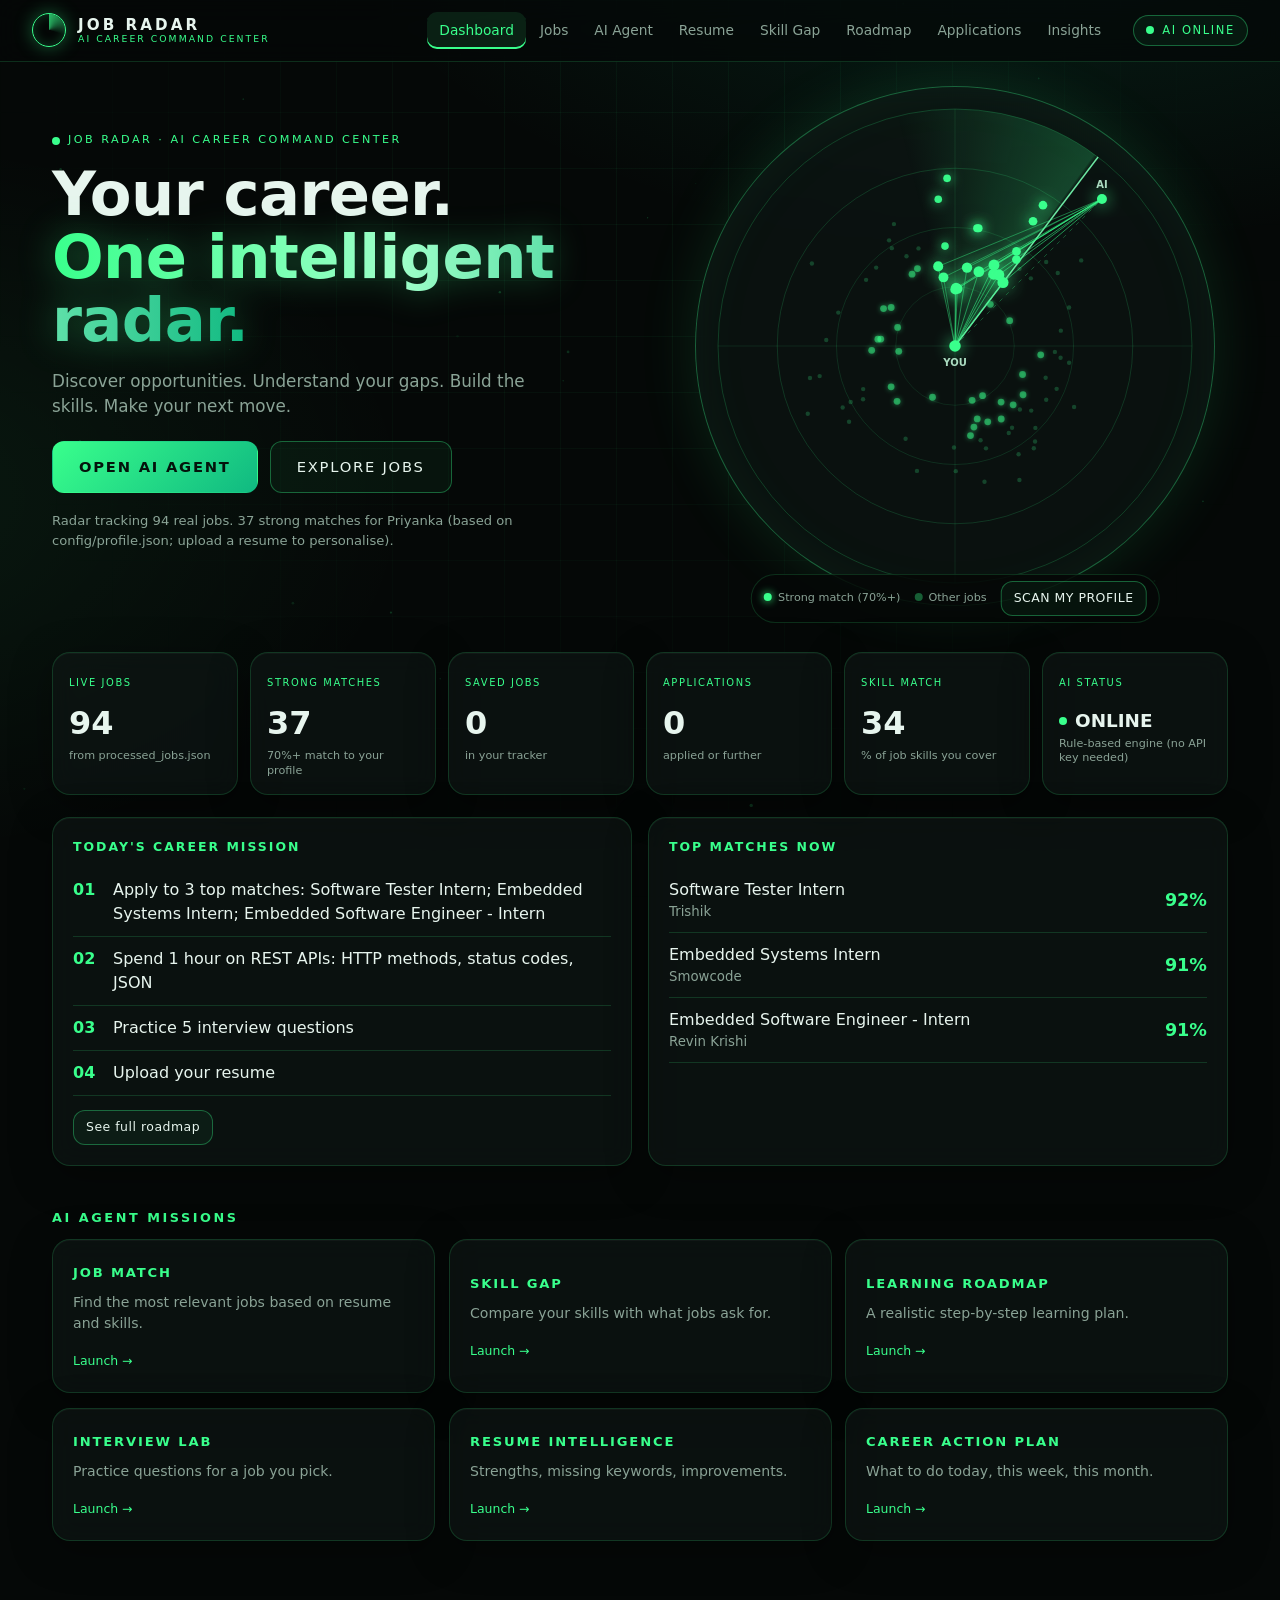
==== commit 3d0890e1: "Build AI Career Command Center" ====
--- a/web/index.html
+++ b/web/index.html
@@ -2,1700 +2,56 @@
 <html lang="en">
 <head>
   <meta charset="UTF-8">
+  <meta name="viewport" content="width=device-width, initial-scale=1">
+  <meta name="description" content="Job Radar - AI Career Command Center for fresher and entry-level engineering jobs">
+  <meta name="theme-color" content="#050807">
+  <title>Job Radar - AI Career Command Center</title>
+  <link rel="icon" href="data:image/svg+xml,%3Csvg xmlns=%27http://www.w3.org/2000/svg%27 viewBox=%270 0 32 32%27%3E%3Ccircle cx=%2716%27 cy=%2716%27 r=%2714%27 fill=%27%23050807%27 stroke=%27%2339ff8c%27 stroke-width=%272%27/%3E%3Ccircle cx=%2716%27 cy=%2716%27 r=%273%27 fill=%27%2339ff8c%27/%3E%3C/svg%3E">
+  <link rel="stylesheet" href="styles.css">
+</head>
+<body>
+  <canvas id="bgParticles" aria-hidden="true"></canvas>
+  <div class="bg-grid" aria-hidden="true"></div>
 
-  <meta
-    name="viewport"
-    content="width=device-width, initial-scale=1.0"
-  >
-
-  <meta
-    name="description"
-    content="Job Radar - Entry-level job tracking dashboard"
-  >
-
-  <title>Job Radar</title>
-
-  <link rel="stylesheet" href="/styles.css">
-</head>
-
-<body>
-
-  <!-- =========================
-       APP HEADER
-       ========================= -->
-
-  <header class="app-header">
-
-    <div class="brand">
-      <div class="brand-icon">⌁</div>
-
-      <div>
-        <h1>Job Radar</h1>
-        <p>Entry-level career tracker</p>
-      </div>
-    </div>
-
-    <div class="header-status">
-      <span class="status-dot"></span>
-      <span id="liveStatus">Live</span>
-    </div>
-
+  <header class="topbar">
+    <a class="brand" href="#/dashboard" aria-label="Job Radar home">
+      <span class="brand-mark" aria-hidden="true"><i></i></span>
+      <span class="brand-text"><b>JOB RADAR</b><small>AI CAREER COMMAND CENTER</small></span>
+    </a>
+    <nav class="nav-desktop" id="navDesktop" aria-label="Main"></nav>
+    <div class="status-pill" id="aiPill"><span class="dot"></span><span id="aiPillText">AI ONLINE</span></div>
   </header>
 
-
-  <!-- =========================
-       NAVIGATION
-       ========================= -->
-
-  <nav class="main-nav">
-
-    <button
-      class="nav-btn active"
-      data-page="home"
-      type="button"
-    >
-      Home
-    </button>
-
-    <button
-      class="nav-btn"
-      data-page="jobs"
-      type="button"
-    >
-      Job Search
-    </button>
-
-    <button
-      class="nav-btn"
-      data-page="resume"
-      type="button"
-    >
-      Resume
-    </button>
-
-    <button
-      class="nav-btn"
-      data-page="tracker"
-      type="button"
-    >
-      Tracker
-    </button>
-
-  </nav>
-
-
-  <!-- =========================
-       MAIN APP
-       ========================= -->
-
-  <main class="app-main">
-
-
-    <!-- =========================
-         HOME PAGE
-         ========================= -->
-
-    <section
-      id="page-home"
-      class="page active"
-    >
-
-      <div class="page-header">
-
-        <div>
-          <span class="eyebrow">CAREER COMMAND CENTER</span>
-
-          <h2>Your Job Radar</h2>
-
-          <p>
-            Track relevant entry-level opportunities,
-            improve your profile and manage applications.
-          </p>
-        </div>
-
-      </div>
-
-
-      <!-- HOME HERO -->
-
-      <div class="hero-grid">
-
-        <div class="radar-card">
-
-          <div class="radar-ring">
-            <div class="radar-core">
-              RADAR
-            </div>
-          </div>
-
-          <div class="radar-content">
-
-            <span class="small-label">
-              ACTIVE SEARCH
-            </span>
-
-            <h3>
-              Finding opportunities
-            </h3>
-
-            <p>
-              Your job data is connected to the dashboard.
-            </p>
-
-          </div>
-
-        </div>
-
-
-        <!-- QUICK STATS -->
-
-        <div class="stats-grid">
-
-          <div class="stat-card">
-
-            <span class="stat-label">
-              TOTAL JOBS
-            </span>
-
-            <strong id="totalJobs">
-              0
-            </strong>
-
-          </div>
-
-
-          <div class="stat-card">
-
-            <span class="stat-label">
-              RECENT JOBS
-            </span>
-
-            <strong id="recentJobs">
-              0
-            </strong>
-
-          </div>
-
-
-          <div class="stat-card">
-
-            <span class="stat-label">
-              SAVED
-            </span>
-
-            <strong id="savedJobs">
-              0
-            </strong>
-
-          </div>
-
-
-          <div class="stat-card">
-
-            <span class="stat-label">
-              STRONG MATCHES
-            </span>
-
-            <strong id="strongMatches">
-              0
-            </strong>
-
-          </div>
-
-        </div>
-
-      </div>
-
-
-      <!-- NEXT JOB -->
-
-      <div class="panel">
-
-        <div class="panel-heading">
-
-          <div>
-            <span class="eyebrow">
-              NEXT ACTION
-            </span>
-
-            <h3>
-              Recommended job
-            </h3>
-          </div>
-
-        </div>
-
-        <div id="nextJob" class="next-job">
-          Loading...
-        </div>
-
-      </div>
-
-
-      <!-- TOP SKILLS -->
-
-      <div class="panel">
-
-        <div class="panel-heading">
-
-          <div>
-            <span class="eyebrow">
-              SKILL SIGNAL
-            </span>
-
-            <h3>
-              Skills appearing in your matches
-            </h3>
-          </div>
-
-        </div>
-
-        <div id="topSkills" class="skill-list">
-          Loading...
-        </div>
-
-      </div>
-
-
-      <!-- AVOID LIST -->
-
-      <div class="panel">
-
-        <div class="panel-heading">
-
-          <div>
-            <span class="eyebrow">
-              AVOID LIST
-            </span>
-
-            <h3>
-              Jobs you marked to avoid
-            </h3>
-          </div>
-
-        </div>
-
-        <div id="avoidList" class="avoid-list">
-          No avoided jobs yet.
-        </div>
-
-      </div>
-
-    </section>
-
-
-    <!-- =========================
-         JOB SEARCH PAGE
-         ========================= -->
-
-    <section
-      id="page-jobs"
-      class="page"
-    >
-
-      <div class="page-header">
-
-        <div>
-
-          <span class="eyebrow">
-            JOB DISCOVERY
-          </span>
-
-          <h2>
-            Job Search
-          </h2>
-
-          <p>
-            Search, filter, save and track relevant jobs.
-          </p>
-
-        </div>
-
-      </div>
-
-
-      <!-- JOB FILTERS -->
-
-      <div class="filter-panel">
-
-        <div class="filter-field">
-
-          <label for="search">
-            Search
-          </label>
-
-          <input
-            id="search"
-            type="text"
-            placeholder="Python, embedded, VLSI..."
-          >
-
-        </div>
-
-
-        <div class="filter-field">
-
-          <label for="location">
-            Location
-          </label>
-
-          <input
-            id="location"
-            type="text"
-            placeholder="Chennai, Bengaluru..."
-          >
-
-        </div>
-
-
-        <div class="filter-field">
-
-          <label for="jobType">
-            Job Type
-          </label>
-
-          <select id="jobType">
-
-            <option value="">
-              All
-            </option>
-
-            <option value="fulltime">
-              Full-time
-            </option>
-
-            <option value="parttime">
-              Part-time
-            </option>
-
-            <option value="internship">
-              Internship
-            </option>
-
-          </select>
-
-        </div>
-
-
-        <div class="filter-field">
-
-          <label for="workMode">
-            Work Mode
-          </label>
-
-          <select id="workMode">
-
-            <option value="">
-              All
-            </option>
-
-            <option value="remote">
-              Remote
-            </option>
-
-            <option value="onsite">
-              On-site
-            </option>
-
-            <option value="hybrid">
-              Hybrid
-            </option>
-
-          </select>
-
-        </div>
-
-
-        <div class="filter-field">
-
-          <label for="posted">
-            Posted
-          </label>
-
-          <select id="posted">
-
-            <option value="">
-              Any time
-            </option>
-
-            <option value="1">
-              Last 24 hours
-            </option>
-
-            <option value="3">
-              Last 3 days
-            </option>
-
-            <option value="7">
-              Last 7 days
-            </option>
-
-            <option value="30">
-              Last 30 days
-            </option>
-
-          </select>
-
-        </div>
-
-
-        <div class="filter-field">
-
-          <label for="skill">
-            Skill
-          </label>
-
-          <input
-            id="skill"
-            type="text"
-            placeholder="Python, Java, C++..."
-          >
-
-        </div>
-
-
-        <div class="filter-field">
-
-          <label for="appStatus">
-            Application
-          </label>
-
-          <select id="appStatus">
-
-            <option value="">
-              All
-            </option>
-
-            <option value="saved">
-              Saved
-            </option>
-
-            <option value="applied">
-              Applied
-            </option>
-
-            <option value="interview">
-              Interview
-            </option>
-
-            <option value="closed">
-              Closed
-            </option>
-
-          </select>
-
-        </div>
-
-
-        <div class="filter-field">
-
-          <label for="minimum">
-            Minimum Score
-          </label>
-
-          <input
-            id="minimum"
-            type="number"
-            min="0"
-            max="100"
-            value="0"
-          >
-
-        </div>
-
-
-        <div class="filter-field">
-
-          <label for="sort">
-            Sort
-          </label>
-
-          <select id="sort">
-
-            <option value="score">
-              Match score
-            </option>
-
-            <option value="newest">
-              Newest
-            </option>
-
-            <option value="company">
-              Company
-            </option>
-
-            <option value="title">
-              Job title
-            </option>
-
-          </select>
-
-        </div>
-
-      </div>
-
-
-      <!-- JOB ACTION BAR -->
-
-      <div class="job-toolbar">
-
-        <div>
-
-          <strong id="resultCount">
-            0 jobs found
-          </strong>
-
-        </div>
-
-
-        <div class="toolbar-actions">
-
-          <button
-            id="clearFilters"
-            class="secondary-btn"
-            type="button"
-          >
-            Clear Filters
-          </button>
-
-          <button
-            id="showSaved"
-            class="secondary-btn"
-            type="button"
-          >
-            Saved Jobs
-          </button>
-
-          <button
-            id="exportCSV"
-            class="primary-btn"
-            type="button"
-          >
-            Export CSV
-          </button>
-
-        </div>
-
-      </div>
-
-
-      <!-- JOB RESULTS -->
-
-      <div
-        id="results"
-        class="job-list"
-      >
-      </div>
-
-
-      <!-- EMPTY STATE -->
-
-      <div
-        id="emptyState"
-        class="empty-state"
-        hidden
-      >
-
-        <h3>
-          No jobs found
-        </h3>
-
-        <p>
-          Try changing your filters or search terms.
-        </p>
-
-      </div>
-
-    </section>    <!-- =========================
-         RESUME PAGE
-         ========================= -->
-
-    <section
-      id="page-resume"
-      class="page"
-    >
-
-      <div class="page-header">
-
-        <div>
-
-          <span class="eyebrow">
-            CAREER PROFILE
-          </span>
-
-          <h2>
-            Resume & Career Agent
-          </h2>
-
-          <p>
-            Build your profile, upload your resume and check job matches.
-          </p>
-
-        </div>
-
-      </div>
-
-
-      <!-- RESUME PROFILE -->
-
-      <div class="resume-layout">
-
-        <div class="panel">
-
-          <div class="panel-heading">
-
-            <div>
-
-              <span class="eyebrow">
-                YOUR PROFILE
-              </span>
-
-              <h3>
-                Career information
-              </h3>
-
-            </div>
-
-          </div>
-
-
-          <div class="resume-form">
-
-            <div class="resume-field">
-
-              <label for="resumeName">
-                Name
-              </label>
-
-              <input
-                id="resumeName"
-                type="text"
-                placeholder="Your name"
-              >
-
-            </div>
-
-
-            <div class="resume-field">
-
-              <label for="resumeEmail">
-                Email
-              </label>
-
-              <input
-                id="resumeEmail"
-                type="email"
-                placeholder="your@email.com"
-              >
-
-            </div>
-
-
-            <div class="resume-field">
-
-              <label for="resumeRole">
-                Target Role
-              </label>
-
-              <input
-                id="resumeRole"
-                type="text"
-                placeholder="Software Developer / Embedded Engineer"
-              >
-
-            </div>
-
-
-            <div class="resume-field">
-
-              <label for="resumeLocation">
-                Preferred Location
-              </label>
-
-              <input
-                id="resumeLocation"
-                type="text"
-                placeholder="Chennai, Bengaluru, Coimbatore..."
-              >
-
-            </div>
-
-
-            <div class="resume-field full-width">
-
-              <label for="resumeSkills">
-                Skills
-              </label>
-
-              <textarea
-                id="resumeSkills"
-                rows="5"
-                placeholder="Python, Java, C++, SQL, IoT..."
-              ></textarea>
-
-            </div>
-
-          </div>
-
-
-          <!-- RESUME UPLOAD -->
-
-          <div class="resume-upload-box">
-
-            <div>
-
-              <span class="upload-icon">
-                ↑
-              </span>
-
-              <h4>
-                Upload Resume
-              </h4>
-
-              <p>
-                Add your PDF resume for career matching.
-              </p>
-
-              <p id="resumeFileName">
-                No resume selected.
-              </p>
-
-            </div>
-
-
-            <!-- IMPORTANT:
-                 This ID is unique.
-            -->
-
-            <button
-              id="openResumeUpload"
-              class="secondary-btn"
-              type="button"
-            >
-              Choose Resume
-            </button>
-
-          </div>
-
-
-          <!-- PROFILE ACTIONS -->
-
-          <div class="form-actions">
-
-            <button
-              id="saveResume"
-              class="primary-btn"
-              type="button"
-            >
-              Save Profile
-            </button>
-
-
-            <button
-              id="clearResume"
-              class="secondary-btn"
-              type="button"
-            >
-              Clear
-            </button>
-
-          </div>
-
-
-          <p
-            id="resumeStatus"
-            class="form-status"
-          ></p>
-
-        </div>
-
-
-        <!-- =========================
-             RESUME MATCH
-             ========================= -->
-
-        <div class="panel">
-
-          <div class="panel-heading">
-
-            <div>
-
-              <span class="eyebrow">
-                RESUME MATCH
-              </span>
-
-              <h3>
-                Resume ↔ Job Match
-              </h3>
-
-            </div>
-
-          </div>
-
-
-          <div
-            id="resumeMatch"
-            class="resume-match"
-          >
-
-            <div class="match-placeholder">
-
-              <span class="match-icon">
-                ◈
-              </span>
-
-              <h4>
-                Add your profile
-              </h4>
-
-              <p>
-                Save your skills and target role to see matching jobs.
-              </p>
-
-            </div>
-
-          </div>
-
-        </div>
-
-      </div>
-
-
-      <!-- =========================
-           CAREER INSIGHTS
-           ========================= -->
-
-      <div class="panel">
-
-        <div class="panel-heading">
-
-          <div>
-
-            <span class="eyebrow">
-              CAREER INSIGHTS
-            </span>
-
-            <h3>
-              Profile Analysis
-            </h3>
-
-          </div>
-
-        </div>
-
-
-        <div class="insights-grid">
-
-
-          <!-- PROFILE STRENGTH -->
-
-          <div class="insight-card">
-
-            <span class="insight-label">
-              PROFILE STRENGTH
-            </span>
-
-            <strong id="profileStrength">
-              0%
-            </strong>
-
-            <div class="progress-track">
-
-              <div
-                id="profileStrengthBar"
-                class="progress-fill"
-                style="width: 0%"
-              ></div>
-
-            </div>
-
-            <p>
-              Based on your profile information.
-            </p>
-
-          </div>
-
-
-          <!-- SUGGESTED SKILL -->
-
-          <div class="insight-card">
-
-            <span class="insight-label">
-              SUGGESTED SKILL
-            </span>
-
-            <strong id="suggestedSkill">
-              —
-            </strong>
-
-            <p>
-              A skill that appears frequently in relevant jobs.
-            </p>
-
-          </div>
-
-
-          <!-- MATCHING JOBS -->
-
-          <div class="insight-card">
-
-            <span class="insight-label">
-              MATCHING JOBS
-            </span>
-
-            <strong id="matchingJobs">
-              0
-            </strong>
-
-            <p>
-              Jobs matching your current profile.
-            </p>
-
-          </div>
-
-
-        </div>
-
-      </div>
-
-
-      <!-- =========================
-           AI CAREER AGENT
-           ========================= -->
-
-      <div class="panel agent-panel">
-
-        <div class="panel-heading">
-
-          <div>
-
-            <span class="eyebrow">
-              AI CAREER AGENT
-            </span>
-
-            <h3>
-              Career Assistant
-            </h3>
-
-            <p>
-              Use your Job Radar data to understand your career gaps.
-            </p>
-
-          </div>
-
-        </div>
-
-
-        <div class="agent-grid">
-
-
-          <!-- AGENT GREETING -->
-
-          <div class="agent-card">
-
-            <span class="agent-icon">
-              ✦
-            </span>
-
-            <h4>
-              <span id="agentGreeting">
-                Hello! Let's improve your career profile.
-              </span>
-            </h4>
-
-            <p>
-              Explore your skills, interviews and career direction.
-            </p>
-
-          </div>
-
-
-          <!-- SKILL GAP -->
-
-          <div class="agent-card">
-
-            <span class="agent-label">
-              SKILL GAP
-            </span>
-
-            <h4 id="agentSkillGap">
-              Analyse your skills
-            </h4>
-
-            <p>
-              Identify skills you may need for your target roles.
-            </p>
-
-            <button
-              id="skillGap"
-              class="secondary-btn"
-              type="button"
-            >
-              Check Skill Gap
-            </button>
-
-          </div>
-
-
-          <!-- INTERVIEW -->
-
-          <div class="agent-card">
-
-            <span class="agent-label">
-              INTERVIEW PREP
-            </span>
-
-            <h4 id="agentInterview">
-              Prepare for interviews
-            </h4>
-
-            <p>
-              Use your target role and skills to prepare.
-            </p>
-
-          </div>
-
-
-          <!-- CAREER -->
-
-          <div class="agent-card">
-
-            <span class="agent-label">
-              CAREER PATH
-            </span>
-
-            <h4 id="agentCareer">
-              Explore your direction
-            </h4>
-
-            <p>
-              Understand which roles fit your current profile.
-            </p>
-
-          </div>
-
-
-        </div>
-
-
-        <!-- AGENT OUTPUT -->
-
-        <div
-          id="agentOutput"
-          class="agent-output"
-        >
-
-          <span class="agent-output-label">
-            AGENT OUTPUT
-          </span>
-
-          <p>
-            Your career insights will appear here.
-          </p>
-
-        </div>
-
-      </div>
-
-    </section>    <!-- =========================
-         APPLICATION TRACKER PAGE
-         ========================= -->
-
-    <section
-      id="page-tracker"
-      class="page"
-    >
-
-      <div class="page-header">
-
-        <div>
-
-          <span class="eyebrow">
-            APPLICATION MANAGEMENT
-          </span>
-
-          <h2>
-            Application Tracker
-          </h2>
-
-          <p>
-            Keep track of saved, applied and interview opportunities.
-          </p>
-
-        </div>
-
-      </div>
-
-
-      <!-- =========================
-           TRACKER SUMMARY
-           ========================= -->
-
-      <div class="tracker-summary">
-
-
-        <div class="tracker-stat">
-
-          <span class="tracker-label">
-            SAVED
-          </span>
-
-          <strong id="cSaved">
-            0
-          </strong>
-
-        </div>
-
-
-        <div class="tracker-stat">
-
-          <span class="tracker-label">
-            APPLIED
-          </span>
-
-          <strong id="cApplied">
-            0
-          </strong>
-
-        </div>
-
-
-        <div class="tracker-stat">
-
-          <span class="tracker-label">
-            INTERVIEW
-          </span>
-
-          <strong id="cInterview">
-            0
-          </strong>
-
-        </div>
-
-
-        <div class="tracker-stat">
-
-          <span class="tracker-label">
-            CLOSED
-          </span>
-
-          <strong id="cClosed">
-            0
-          </strong>
-
-        </div>
-
-
-      </div>
-
-
-      <!-- =========================
-           APPLICATION BOARD
-           ========================= -->
-
-      <div class="tracker-board">
-
-
-        <!-- SAVED -->
-
-        <div class="tracker-column">
-
-          <div class="tracker-column-header">
-
-            <div>
-
-              <span class="column-dot"></span>
-
-              <h3>
-                Saved
-              </h3>
-
-            </div>
-
-            <strong id="colSaved">
-              0
-            </strong>
-
-          </div>
-
-
-          <div
-            id="trackerSaved"
-            class="tracker-list"
-          >
-
-            <div class="tracker-empty">
-              No saved jobs yet.
-            </div>
-
-          </div>
-
-        </div>
-
-
-        <!-- APPLIED -->
-
-        <div class="tracker-column">
-
-          <div class="tracker-column-header">
-
-            <div>
-
-              <span class="column-dot"></span>
-
-              <h3>
-                Applied
-              </h3>
-
-            </div>
-
-            <strong id="colApplied">
-              0
-            </strong>
-
-          </div>
-
-
-          <div
-            id="trackerApplied"
-            class="tracker-list"
-          >
-
-            <div class="tracker-empty">
-              No applications yet.
-            </div>
-
-          </div>
-
-        </div>
-
-
-        <!-- INTERVIEW -->
-
-        <div class="tracker-column">
-
-          <div class="tracker-column-header">
-
-            <div>
-
-              <span class="column-dot"></span>
-
-              <h3>
-                Interview
-              </h3>
-
-            </div>
-
-            <strong id="colInterview">
-              0
-            </strong>
-
-          </div>
-
-
-          <div
-            id="trackerInterview"
-            class="tracker-list"
-          >
-
-            <div class="tracker-empty">
-              No interviews yet.
-            </div>
-
-          </div>
-
-        </div>
-
-
-        <!-- CLOSED -->
-
-        <div class="tracker-column">
-
-          <div class="tracker-column-header">
-
-            <div>
-
-              <span class="column-dot"></span>
-
-              <h3>
-                Closed
-              </h3>
-
-            </div>
-
-            <strong id="colClosed">
-              0
-            </strong>
-
-          </div>
-
-
-          <div
-            id="trackerClosed"
-            class="tracker-list"
-          >
-
-            <div class="tracker-empty">
-              No closed applications.
-            </div>
-
-          </div>
-
-        </div>
-
-
-      </div>
-
-    </section>
-
-
-    <!-- =========================
-         JOB DETAILS MODAL
-         ========================= -->
-
-    <div
-      id="modal"
-      class="modal"
-      aria-hidden="true"
-    >
-
-      <div
-        class="modal-card"
-        role="dialog"
-        aria-modal="true"
-        aria-labelledby="mTitle"
-      >
-
-        <button
-          id="closeModal"
-          class="modal-close"
-          type="button"
-          aria-label="Close"
-          data-close-modal
-        >
-          ×
-        </button>
-
-
-        <div class="modal-header">
-
-          <div>
-
-            <span id="mCompany" class="modal-company">
-              Company
-            </span>
-
-            <h2 id="mTitle">
-              Job title
-            </h2>
-
-            <p id="mMeta">
-              Job information
-            </p>
-
-          </div>
-
-
-          <div class="modal-score">
-
-            <span>
-              MATCH
-            </span>
-
-            <strong id="mScore">
-              0
-            </strong>
-
-          </div>
-
-        </div>
-
-
-        <!-- SCORE BAR -->
-
-        <div class="score-section">
-
-          <div class="score-header">
-
-            <span>
-              Match score
-            </span>
-
-            <span id="mScoreLabel">
-              0 / 100
-            </span>
-
-          </div>
-
-
-          <div class="score-track">
-
-            <div
-              id="mBar"
-              class="score-fill"
-              style="width: 0%"
-            ></div>
-
-          </div>
-
-        </div>
-
-
-        <!-- JOB DESCRIPTION -->
-
-        <div class="modal-section">
-
-          <h3>
-            Description
-          </h3>
-
-          <p id="mDescription">
-            Job description will appear here.
-          </p>
-
-        </div>
-
-
-        <!-- SKILLS -->
-
-        <div class="modal-section">
-
-          <h3>
-            Matched skills
-          </h3>
-
-          <div
-            id="mSkills"
-            class="modal-tags"
-          >
-          </div>
-
-        </div>
-
-
-        <!-- REASONS -->
-
-        <div class="modal-section">
-
-          <h3>
-            Why this matches
-          </h3>
-
-          <ul id="mReasons">
-          </ul>
-
-        </div>
-
-
-        <!-- STATUS -->
-
-        <div class="modal-section">
-
-          <label for="mStatus">
-            Application status
-          </label>
-
-          <select id="mStatus">
-
-            <option value="">
-              Not applied
-            </option>
-
-            <option value="saved">
-              Saved
-            </option>
-
-            <option value="applied">
-              Applied
-            </option>
-
-            <option value="interview">
-              Interview
-            </option>
-
-            <option value="closed">
-              Closed
-            </option>
-
-          </select>
-
-        </div>
-
-
-        <!-- MODAL ACTIONS -->
-
-        <div class="modal-actions">
-
-          <button
-            id="mSave"
-            class="secondary-btn"
-            type="button"
-          >
-            Save Job
-          </button>
-
-
-          <button
-            id="mAvoid"
-            class="secondary-btn danger-btn"
-            type="button"
-          >
-            Avoid Job
-          </button>
-
-
-          <button
-            id="mOpen"
-            class="primary-btn"
-            type="button"
-          >
-            Open Job
-          </button>
-
-        </div>
-
-      </div>
-
-    </div>
-
-
-    <!-- =========================
-         RESUME UPLOAD MODAL
-         ========================= -->
-
-    <div
-      id="resumeModal"
-      class="modal"
-      aria-hidden="true"
-    >
-
-      <div
-        class="modal-card resume-modal-card"
-        role="dialog"
-        aria-modal="true"
-        aria-labelledby="resumeModalTitle"
-      >
-
-        <button
-          id="closeResumeModal"
-          class="modal-close"
-          type="button"
-          aria-label="Close"
-          data-close-resume-modal
-        >
-          ×
-        </button>
-
-
-        <div class="modal-header">
-
-          <div>
-
-            <span class="modal-company">
-              RESUME
-            </span>
-
-            <h2 id="resumeModalTitle">
-              Upload Resume
-            </h2>
-
-            <p>
-              Select your PDF resume to use it for career matching.
-            </p>
-
-          </div>
-
-        </div>
-
-
-        <!-- FILE PICKER -->
-
-        <div class="resume-file-area">
-
-          <label
-            for="resumeFile"
-            class="file-picker"
-          >
-
-            <span class="upload-icon">
-              ↑
-            </span>
-
-            <strong>
-              Choose PDF Resume
-            </strong>
-
-            <small>
-              PDF files only
-            </small>
-
-          </label>
-
-
-          <input
-            id="resumeFile"
-            type="file"
-            accept=".pdf,application/pdf"
-            hidden
-          />
-
-
-          <p id="resumeModalFileName">
-            No file selected.
-          </p>
-
-        </div>
-
-
-        <!-- MODAL ACTIONS -->
-
-        <div class="modal-actions">
-
-          <button
-            id="uploadResume"
-            class="primary-btn"
-            type="button"
-          >
-            Use Resume
-          </button>
-
-
-          <button
-            class="secondary-btn"
-            type="button"
-            data-close-resume-modal
-          >
-            Cancel
-          </button>
-
-        </div>
-
-      </div>
-
-    </div>
-
-
-    <!-- =========================
-         TOAST
-         ========================= -->
-
-    <div
-      id="toast"
-      class="toast"
-      role="status"
-      aria-live="polite"
-    >
-    </div>
-
-
+  <main id="main">
+    <section class="page" id="page-dashboard" data-title="Dashboard"></section>
+    <section class="page" id="page-jobs" data-title="Jobs"></section>
+    <section class="page" id="page-agent" data-title="AI Agent"></section>
+    <section class="page" id="page-resume" data-title="Resume"></section>
+    <section class="page" id="page-skills" data-title="Skill Gap"></section>
+    <section class="page" id="page-roadmap" data-title="Roadmap"></section>
+    <section class="page" id="page-applications" data-title="Applications"></section>
+    <section class="page" id="page-insights" data-title="Insights"></section>
   </main>
 
+  <nav class="nav-mobile" id="navMobile" aria-label="Main mobile"></nav>
+  <div class="more-sheet" id="moreSheet" hidden></div>
 
-  <!-- =========================
-       JAVASCRIPT
-       ========================= -->
+  <div class="modal" id="modal" hidden role="dialog" aria-modal="true" aria-labelledby="modalTitle">
+    <div class="modal-card glass" id="modalCard"></div>
+  </div>
+  <div class="toast" id="toast" role="status" aria-live="polite"></div>
+  <div class="success-burst" id="burst" aria-hidden="true"><svg viewBox="0 0 52 52"><circle cx="26" cy="26" r="23"/><path d="M15 27l8 8 14-16"/></svg></div>
 
-  <script src="/app.js"></script>
-
+  <script src="js/core.js"></script>
+  <script src="js/skills.js"></script>
+  <script src="js/store.js"></script>
+  <script src="js/match.js"></script>
+  <script src="js/resume.js"></script>
+  <script src="js/search.js"></script>
+  <script src="js/knowledge.js"></script>
+  <script src="js/agent.js"></script>
+  <script src="js/fx.js"></script>
+  <script src="js/views.js"></script>
+  <script src="js/app.js"></script>
 </body>
-</html>+</html>
--- a/web/styles.css
+++ b/web/styles.css
@@ -0,0 +1,182 @@
+/* Job Radar - AI Career Command Center. Dark glass UI, one neon-green accent. */
+:root{--bg:#050807;--panel:rgba(16,24,21,.62);--line:rgba(57,255,140,.16);--line2:rgba(57,255,140,.34);--g:#39ff8c;--g2:#10b981;--txt:#e7f5ee;--mut:#8aa396;--warn:#f5b84b;--r:18px;
+--font:Inter,system-ui,-apple-system,"Segoe UI",Roboto,Helvetica,Arial,sans-serif}
+*{box-sizing:border-box}
+html{scroll-behavior:smooth;-webkit-text-size-adjust:100%}
+body{margin:0;background:radial-gradient(1200px 700px at 80% -10%,rgba(16,185,129,.16),transparent 60%),radial-gradient(900px 600px at -10% 30%,rgba(57,255,140,.07),transparent 60%),var(--bg);color:var(--txt);font-family:var(--font);line-height:1.5;min-height:100vh;overflow-x:hidden}
+body.noscroll{overflow:hidden}
+#bgParticles{position:fixed;inset:0;width:100%;height:100%;z-index:0;pointer-events:none;opacity:.55}
+.bg-grid{position:fixed;inset:0;z-index:0;pointer-events:none;background-image:linear-gradient(rgba(57,255,140,.045) 1px,transparent 1px),linear-gradient(90deg,rgba(57,255,140,.045) 1px,transparent 1px);background-size:56px 56px;mask-image:radial-gradient(ellipse at 50% 20%,#000 20%,transparent 75%);-webkit-mask-image:radial-gradient(ellipse at 50% 20%,#000 20%,transparent 75%)}
+a{color:var(--g);text-decoration:none}
+h1,h2,h3,h4{margin:0;letter-spacing:.02em}
+h2{font-size:.78rem;letter-spacing:.16em;color:var(--g);font-weight:600;margin-bottom:12px}
+h4{font-size:.72rem;letter-spacing:.14em;color:var(--mut);text-transform:uppercase;margin:16px 0 8px}
+.muted{color:var(--mut)} small{color:var(--mut)}
+input,select,textarea,button{font:inherit;color:inherit}
+:focus-visible{outline:2px solid var(--g);outline-offset:2px}
+
+/* top bar */
+.topbar{position:sticky;top:0;z-index:30;display:flex;align-items:center;gap:20px;padding:12px clamp(14px,3vw,32px);background:rgba(5,8,7,.72);backdrop-filter:blur(14px);-webkit-backdrop-filter:blur(14px);border-bottom:1px solid var(--line)}
+.brand{display:flex;align-items:center;gap:12px;color:var(--txt)}
+.brand-mark{width:34px;height:34px;border-radius:50%;border:1.5px solid var(--g);position:relative;box-shadow:0 0 18px rgba(57,255,140,.35),inset 0 0 12px rgba(57,255,140,.2);flex:none}
+.brand-mark i{position:absolute;inset:0;border-radius:50%;background:conic-gradient(from 0deg,rgba(57,255,140,.7),transparent 30%);animation:spin 3.2s linear infinite}
+.brand-text{display:flex;flex-direction:column;line-height:1.1}.brand-text b{letter-spacing:.2em;font-size:.95rem}.brand-text small{letter-spacing:.22em;font-size:.58rem;color:var(--g)}
+.nav-desktop{display:flex;gap:2px;margin-left:auto;flex-wrap:wrap}
+.nav-desktop a{padding:8px 12px;border-radius:10px;color:var(--mut);font-size:.86rem;transition:.2s}
+.nav-desktop a:hover{color:var(--txt);background:rgba(57,255,140,.07)}
+.nav-desktop a.active{color:var(--g);background:rgba(57,255,140,.1);box-shadow:inset 0 -2px 0 var(--g)}
+.status-pill{display:inline-flex;align-items:center;gap:8px;padding:6px 12px;border:1px solid var(--line2);border-radius:99px;font-size:.72rem;letter-spacing:.14em;color:var(--g);background:rgba(57,255,140,.06)}
+.status-pill small{letter-spacing:.04em;font-size:.65rem}
+.dot{width:8px;height:8px;border-radius:50%;background:var(--g);box-shadow:0 0 0 0 rgba(57,255,140,.7);animation:ping 2s infinite;display:inline-block}
+
+main{position:relative;z-index:1;max-width:1240px;margin:0 auto;padding:24px clamp(14px,3vw,32px) 120px}
+.page{display:none}.page.active{display:block;animation:pageIn .5s cubic-bezier(.2,.8,.2,1)}
+.page-head{margin-bottom:20px}.page-head h1{font-size:clamp(1.3rem,3vw,1.9rem);letter-spacing:.14em}.page-head p{color:var(--mut);margin:6px 0 0}
+
+/* glass */
+.glass{background:var(--panel);border:1px solid var(--line);border-radius:var(--r);backdrop-filter:blur(12px);-webkit-backdrop-filter:blur(12px);box-shadow:0 10px 40px rgba(0,0,0,.35),inset 0 1px 0 rgba(255,255,255,.03)}
+.panel{padding:20px;margin-bottom:16px}
+.tilt{transition:transform .18s ease,border-color .25s,box-shadow .25s;will-change:transform;position:relative}
+.tilt:hover{border-color:var(--line2);box-shadow:0 14px 44px rgba(0,0,0,.45),0 0 28px rgba(57,255,140,.08)}
+.tilt::after{content:"";position:absolute;inset:0;border-radius:inherit;pointer-events:none;opacity:0;transition:opacity .25s;background:radial-gradient(260px circle at var(--mx,50%) var(--my,50%),rgba(57,255,140,.10),transparent 60%)}
+.tilt:hover::after{opacity:1}
+
+/* buttons */
+.btn{display:inline-flex;align-items:center;justify-content:center;gap:6px;padding:10px 16px;border-radius:12px;border:1px solid var(--line2);background:rgba(57,255,140,.05);color:var(--txt);cursor:pointer;font-size:.86rem;letter-spacing:.04em;transition:.2s;min-height:40px}
+.btn:hover{background:rgba(57,255,140,.12);transform:translateY(-1px);box-shadow:0 0 18px rgba(57,255,140,.16)}
+.btn:active{transform:scale(.97)}
+.btn.primary{background:linear-gradient(135deg,#39ff8c,#10b981);color:#04130b;font-weight:700;border-color:transparent}
+.btn.primary:hover{box-shadow:0 0 26px rgba(57,255,140,.45)}
+.btn.sm{padding:7px 12px;font-size:.78rem;min-height:34px}.btn.lg{padding:14px 26px;font-size:.92rem;letter-spacing:.12em}
+.btn.ghost{border-color:transparent;color:var(--mut)}.btn.disabled,.btn:disabled{opacity:.4;pointer-events:none}
+.btn.save.on{background:rgba(57,255,140,.18);border-color:var(--g);color:var(--g)}
+.btn.pulse{animation:glowPulse 3s ease-in-out infinite}
+.btn-chip{cursor:pointer;background:rgba(57,255,140,.05)}.btn-chip:hover{background:rgba(57,255,140,.15)}
+
+/* hero */
+.hero{display:grid;grid-template-columns:1.05fr .95fr;gap:28px;align-items:center;margin-bottom:26px}
+.eyebrow{display:inline-flex;align-items:center;gap:8px;font-size:.7rem;letter-spacing:.22em;color:var(--g);margin:0 0 14px}
+.hero h1{font-size:clamp(2.1rem,5.4vw,3.8rem);line-height:1.04;letter-spacing:-.01em;font-weight:700}
+.glow-text{background:linear-gradient(90deg,#39ff8c,#9dffc8,#10b981);-webkit-background-clip:text;background-clip:text;color:transparent;filter:drop-shadow(0 0 18px rgba(57,255,140,.35))}
+.sub{color:var(--mut);font-size:1.05rem;max-width:520px;margin:16px 0 22px}
+.cta{display:flex;gap:12px;flex-wrap:wrap}.hint{color:var(--mut);font-size:.82rem;margin-top:18px;max-width:520px}
+.radar-wrap{position:relative;aspect-ratio:1/1;max-width:520px;width:100%;margin:0 auto;padding:12px;border-radius:50%;border-color:var(--line2);box-shadow:0 0 60px rgba(57,255,140,.12),inset 0 0 60px rgba(57,255,140,.05)}
+.radar-wrap canvas{width:100%;height:100%;display:block;touch-action:manipulation}
+.radar-tip{position:absolute;transform:translate(-50%,-100%);background:rgba(5,8,7,.92);border:1px solid var(--line2);padding:6px 10px;border-radius:8px;font-size:.74rem;white-space:nowrap;pointer-events:none;z-index:3;max-width:80vw;overflow:hidden;text-overflow:ellipsis}
+.radar-legend{position:absolute;left:50%;bottom:-18px;transform:translateX(-50%);display:flex;gap:14px;align-items:center;font-size:.7rem;color:var(--mut);white-space:nowrap;background:rgba(5,8,7,.85);padding:6px 12px;border-radius:99px;border:1px solid var(--line)}
+.radar-legend i{display:inline-block;width:8px;height:8px;border-radius:50%;margin-right:6px}.lg-strong{background:var(--g);box-shadow:0 0 8px var(--g)}.lg-weak{background:rgba(57,255,140,.35)}
+
+/* stats */
+.stats{display:grid;grid-template-columns:repeat(6,1fr);gap:12px;margin:46px 0 22px}
+.stat{padding:16px}.stat small{letter-spacing:.16em;font-size:.62rem;color:var(--g)}
+.stat b{display:block;font-size:2rem;font-weight:700;margin:6px 0 2px;font-variant-numeric:tabular-nums}.stat em{font-style:normal;font-size:.7rem;color:var(--mut);line-height:1.3;display:block}
+.ai-stat b{font-size:1.15rem;display:flex;align-items:center;gap:8px;margin-top:14px}
+.two-col{display:grid;grid-template-columns:1fr 1fr;gap:16px;margin-bottom:16px}
+.section-title{font-size:.8rem;letter-spacing:.2em;color:var(--g);margin:26px 0 12px}
+.mission{list-style:none;margin:0 0 14px;padding:0}.mission li{display:flex;gap:14px;align-items:flex-start;padding:10px 0;border-bottom:1px solid var(--line)}
+.mission span{font-weight:700;color:var(--g);font-variant-numeric:tabular-nums;min-width:26px}
+.mini-job{display:flex;justify-content:space-between;align-items:center;gap:12px;width:100%;text-align:left;background:none;border:0;border-bottom:1px solid var(--line);padding:10px 0;cursor:pointer;transition:.2s}
+.mini-job:hover{padding-left:6px;background:rgba(57,255,140,.04)}.mini-job small{display:block}.mini-job b{color:var(--g);font-size:1.1rem}
+.missions{display:grid;grid-template-columns:repeat(3,1fr);gap:14px}
+.mission-card{padding:20px;text-align:left;cursor:pointer;display:block;width:100%;color:inherit;font:inherit}
+.mission-card b{letter-spacing:.14em;font-size:.82rem;color:var(--g)}.mission-card p{color:var(--mut);margin:8px 0 14px;font-size:.88rem}.mission-card span{font-size:.78rem;color:var(--g)}
+
+/* filters + cards */
+.filters{padding:16px;margin-bottom:14px}.searchrow{display:flex;gap:10px;margin-bottom:12px}
+input[type=search],input[type=text],input[type=date],select,textarea{width:100%;background:rgba(0,0,0,.35);border:1px solid var(--line);border-radius:10px;padding:10px 12px;font-size:.88rem;transition:.2s}
+input:focus,select:focus,textarea:focus{border-color:var(--g);box-shadow:0 0 0 3px rgba(57,255,140,.12);outline:none}
+select option{background:#0b120f}
+textarea{resize:vertical;min-height:60px}
+label{display:flex;flex-direction:column;gap:5px;font-size:.7rem;letter-spacing:.1em;color:var(--mut);text-transform:uppercase}
+.grid-filters{display:grid;grid-template-columns:repeat(4,1fr);gap:10px}
+.filter-actions{display:flex;gap:14px;align-items:center;margin-top:12px;flex-wrap:wrap}
+label.check{flex-direction:row;align-items:center;gap:8px;text-transform:none;letter-spacing:0;font-size:.84rem;color:var(--txt)}label.check input{width:auto;accent-color:var(--g)}
+.count{color:var(--mut);font-size:.84rem}.group-title{font-size:.85rem;letter-spacing:.16em;color:var(--g);margin:22px 0 10px}.group-title small{margin-left:6px}
+.cards{display:grid;grid-template-columns:repeat(auto-fill,minmax(min(100%,360px),1fr));gap:14px}
+.job-card{padding:18px;display:flex;flex-direction:column;gap:10px}
+.jc-top{display:flex;justify-content:space-between;gap:12px;align-items:flex-start}.jc-title{min-width:0}
+.jc-title h3{font-size:1.02rem;line-height:1.3;letter-spacing:0;overflow-wrap:anywhere}.modal-card .jc-title h2{font-size:1.3rem;color:var(--txt);letter-spacing:0;margin:0;text-transform:none;line-height:1.3}.jc-title p{margin:3px 0 0;color:var(--mut);font-size:.86rem}
+.meta{display:flex;flex-wrap:wrap;gap:6px}.meta span,.badge{font-size:.7rem;padding:3px 9px;border-radius:99px;border:1px solid var(--line);color:var(--mut)}
+.badge{text-transform:capitalize;color:var(--g);border-color:var(--line2)}
+.chiprow{display:flex;flex-wrap:wrap;gap:6px;align-items:center}.chiprow>b{font-size:.62rem;letter-spacing:.14em;color:var(--mut);text-transform:uppercase;margin-right:2px}
+.chip{display:inline-block;font-size:.74rem;padding:3px 10px;border-radius:99px;border:1px solid var(--line2);background:rgba(57,255,140,.05);animation:chipIn .4s both;animation-delay:calc(var(--i,0)*40ms)}
+.chip.ok{border-color:var(--g);color:var(--g);background:rgba(57,255,140,.1)}.chip.miss{border-color:rgba(245,184,75,.5);color:var(--warn);background:rgba(245,184,75,.07)}
+.why{font-size:.84rem;color:var(--mut);margin:0}.actions{display:flex;gap:8px;flex-wrap:wrap;margin-top:auto;padding-top:6px}
+.empty{padding:32px;text-align:center}.notice.err{background:rgba(245,90,75,.1);border:1px solid rgba(245,90,75,.4);border-radius:12px;padding:12px 16px;margin-bottom:16px}
+.avoid{margin-top:20px;padding:14px}.avoid .row{display:flex;justify-content:space-between;gap:10px;align-items:center;padding:8px 0;border-top:1px solid var(--line);font-size:.86rem}.avoid summary{cursor:pointer;color:var(--mut)}
+
+/* rings and bars */
+.ring{flex:none;overflow:visible}.ring-bg{fill:none;stroke:rgba(57,255,140,.12);stroke-width:5}
+.ring-fg{fill:none;stroke:var(--g);stroke-width:5;stroke-linecap:round;transform:rotate(-90deg);transform-origin:50% 50%;transition:stroke-dashoffset 1.2s cubic-bezier(.2,.8,.2,1);filter:drop-shadow(0 0 4px rgba(57,255,140,.6))}
+.ring text{fill:var(--txt);font-size:15px;font-weight:700;font-family:var(--font)}
+.bar{height:8px;border-radius:99px;background:rgba(57,255,140,.1);overflow:hidden;flex:1}.bar i{display:block;height:100%;width:0;border-radius:99px;background:linear-gradient(90deg,#10b981,#39ff8c);box-shadow:0 0 10px rgba(57,255,140,.5);transition:width 1.1s cubic-bezier(.2,.8,.2,1)}
+.bar i.miss{background:linear-gradient(90deg,#b7791f,#f5b84b);box-shadow:0 0 10px rgba(245,184,75,.4)}.bar.big{height:10px;margin:12px 0 6px}.bar.big i{transition:width .5s}
+.gap{display:grid;grid-template-columns:minmax(80px,140px) 1fr 70px;gap:12px;align-items:center;margin:8px 0;font-size:.84rem}.gap em{font-style:normal;color:var(--mut);font-size:.74rem;text-align:right}
+.center{text-align:center}.center .ring{margin:8px auto}
+
+/* AI agent */
+.agent-shell{padding:0;overflow:hidden;display:flex;flex-direction:column;min-height:min(78vh,760px);border-color:var(--line2);box-shadow:0 0 60px rgba(57,255,140,.1),0 20px 60px rgba(0,0,0,.5)}
+.entrance{animation:agentIn .9s cubic-bezier(.2,.8,.2,1)}
+.agent-head{display:flex;align-items:center;gap:14px;padding:18px 20px;border-bottom:1px solid var(--line);background:linear-gradient(90deg,rgba(57,255,140,.08),transparent)}
+.agent-head h1{font-size:1.1rem;letter-spacing:.2em}.agent-head p{margin:2px 0 0;color:var(--mut);font-size:.82rem}.agent-head .status-pill{margin-left:auto}
+.orb{width:44px;height:44px;border-radius:50%;position:relative;flex:none;background:radial-gradient(circle at 35% 30%,#9dffc8,#10b981 55%,#064e3b);box-shadow:0 0 24px rgba(57,255,140,.6);animation:orb 4s ease-in-out infinite}
+.orb i{position:absolute;inset:-6px;border-radius:50%;border:1px solid rgba(57,255,140,.5);animation:ripple 3s ease-out infinite}
+.chat{flex:1;overflow-y:auto;padding:18px 20px;display:flex;flex-direction:column;gap:14px;max-height:56vh;min-height:260px;scroll-behavior:smooth}
+.msg{max-width:min(720px,94%);animation:msgIn .35s both}.msg.user{align-self:flex-end;background:rgba(57,255,140,.12);border:1px solid var(--line2);padding:10px 14px;border-radius:14px 14px 4px 14px}
+.msg.ai{align-self:flex-start;width:100%}.ai-body{background:rgba(255,255,255,.025);border:1px solid var(--line);border-radius:14px 14px 14px 4px;padding:14px 16px}
+.blk{opacity:0;transform:translateY(6px);transition:.45s}.blk.show{opacity:1;transform:none}.blk+.blk{margin-top:12px}.blk p{margin:0}.tag{font-size:.6rem;letter-spacing:.14em;padding:2px 7px;border:1px solid var(--line2);border-radius:6px;color:var(--g);margin-right:4px;text-transform:uppercase}
+.rec{display:flex;gap:14px;justify-content:space-between;align-items:center;padding:12px;border:1px solid var(--line);border-radius:12px;margin:8px 0;background:rgba(0,0,0,.2)}.rec-main{min-width:0;display:flex;flex-direction:column;gap:6px}.rec-main>span{color:var(--mut);font-size:.82rem}.rec-side{display:flex;flex-direction:column;align-items:center;gap:8px;flex:none}
+.plain{margin:0;padding-left:18px}.plain li{margin:5px 0}.mini-stats{display:grid;grid-template-columns:repeat(5,1fr);gap:8px;text-align:center}.mini-stats b{font-size:1.4rem;color:var(--g);display:block}.mini-stats small{text-transform:capitalize}
+.rm-mini{display:flex;gap:12px;align-items:flex-start;margin:8px 0}.rm-mini>span{width:24px;height:24px;border-radius:50%;border:1px solid var(--g);display:grid;place-items:center;font-size:.72rem;color:var(--g);flex:none}.rm-mini small{display:block}
+.thinking{display:flex;align-items:center;gap:12px;color:var(--mut);font-size:.84rem}.think{display:flex;gap:5px}.think i{width:7px;height:7px;border-radius:50%;background:var(--g);animation:bounce 1s infinite}.think i:nth-child(2){animation-delay:.15s}.think i:nth-child(3){animation-delay:.3s}
+.suggest{display:flex;gap:8px;flex-wrap:wrap;padding:0 20px 14px}
+.composer{display:flex;gap:10px;padding:14px 20px;border-top:1px solid var(--line)}.composer input{flex:1}
+
+/* resume / tracker / roadmap / insights */
+.drop{border:1.5px dashed var(--line2);border-radius:14px;padding:20px;text-align:center;cursor:pointer;text-transform:none;letter-spacing:0;font-size:.9rem;color:var(--txt);margin-bottom:12px;transition:.2s}.drop:hover{background:rgba(57,255,140,.06)}.drop small,.drop span{color:var(--mut);font-size:.78rem}
+#profileCard label{margin:10px 0}
+.board{display:grid;grid-template-columns:repeat(5,minmax(0,1fr));gap:12px;align-items:start}.col{padding:14px}.col h3{font-size:.74rem;letter-spacing:.16em;color:var(--g);margin-bottom:10px}
+.tcard{border:1px solid var(--line);border-radius:12px;padding:12px;margin-bottom:10px;background:rgba(0,0,0,.25);display:flex;flex-direction:column;gap:8px;transition:.2s}.tcard:hover{border-color:var(--line2)}.tcard b{font-size:.88rem;overflow-wrap:anywhere}
+.roadmap{display:flex;flex-direction:column;gap:14px;position:relative;padding-left:26px}.roadmap::before{content:"";position:absolute;left:12px;top:20px;bottom:20px;width:2px;background:linear-gradient(var(--g),rgba(57,255,140,.05));box-shadow:0 0 10px rgba(57,255,140,.4)}
+.stage{display:flex;gap:16px;padding:16px 18px}.node span{position:absolute;left:-26px;top:16px;width:26px;height:26px;border-radius:50%;background:var(--bg);border:2px solid var(--g);display:grid;place-items:center;font-size:.74rem;color:var(--g);box-shadow:0 0 12px rgba(57,255,140,.5)}
+.stage-body{flex:1;min-width:0}.stage-top{display:flex;justify-content:space-between;margin-bottom:8px}.stage h3{font-size:.86rem;letter-spacing:.16em}.stage-top b{color:var(--g)}
+.todo{list-style:none;padding:0;margin:12px 0 0}.todo li{margin:6px 0}.todo label{flex-direction:row;gap:10px;align-items:flex-start;text-transform:none;letter-spacing:0;font-size:.88rem;color:var(--txt)}.todo input{accent-color:var(--g);margin-top:4px;width:auto}
+.insights{display:grid;grid-template-columns:repeat(2,1fr);gap:16px}.insights .panel{margin:0}
+.desc{margin-top:14px}.desc summary{cursor:pointer;color:var(--mut)}.desc pre{white-space:pre-wrap;font-family:var(--font);font-size:.84rem;color:var(--mut);max-height:260px;overflow:auto;background:rgba(0,0,0,.3);padding:12px;border-radius:10px}
+.q-card{margin:14px 0;padding:18px;border:1px solid var(--line2);border-radius:14px;background:rgba(57,255,140,.04)}.q-card h2{font-size:1.15rem;letter-spacing:0;color:var(--txt);margin:10px 0 0;line-height:1.4}
+
+/* modal, toast, nav mobile */
+.modal{position:fixed;inset:0;z-index:60;background:rgba(0,0,0,.66);backdrop-filter:blur(6px);display:grid;place-items:center;padding:16px;animation:fade .2s}.modal[hidden]{display:none}
+.modal-card{width:min(760px,100%);max-height:90vh;overflow:auto;padding:24px;position:relative;animation:pop .3s cubic-bezier(.2,.8,.2,1);display:flex;flex-direction:column;gap:12px}
+.x{position:absolute;right:12px;top:10px;background:none;border:0;color:var(--mut);font-size:1.7rem;cursor:pointer;line-height:1;min-width:40px;min-height:40px;z-index:2}.x:hover{color:var(--g)}
+.toast{position:fixed;left:50%;bottom:90px;transform:translate(-50%,20px);background:rgba(8,16,12,.95);border:1px solid var(--line2);padding:10px 18px;border-radius:99px;font-size:.84rem;opacity:0;pointer-events:none;transition:.3s;z-index:90;max-width:90vw}.toast.show{opacity:1;transform:translate(-50%,0)}
+.success-burst{position:fixed;left:50%;top:50%;width:92px;height:92px;margin:-46px 0 0 -46px;z-index:80;pointer-events:none;opacity:0}
+.success-burst svg{width:100%;height:100%;fill:rgba(5,8,7,.8);stroke:var(--g);stroke-width:2.4;stroke-linecap:round;stroke-linejoin:round;filter:drop-shadow(0 0 12px rgba(57,255,140,.7))}.success-burst path{fill:none;stroke-dasharray:40;stroke-dashoffset:40}
+.success-burst.go{animation:burstIn 1.2s ease both}.success-burst.go path{animation:draw .5s .15s ease forwards}
+.nav-mobile{display:none}.more-sheet{display:none}
+.reveal{opacity:0;transform:translateY(16px);transition:opacity .6s ease,transform .6s cubic-bezier(.2,.8,.2,1)}.reveal.in{opacity:1;transform:none}
+
+@keyframes spin{to{transform:rotate(360deg)}}@keyframes ping{70%{box-shadow:0 0 0 9px rgba(57,255,140,0)}100%{box-shadow:0 0 0 0 rgba(57,255,140,0)}}
+@keyframes pageIn{from{opacity:0;transform:translateY(12px)}to{opacity:1;transform:none}}@keyframes fade{from{opacity:0}}@keyframes pop{from{opacity:0;transform:scale(.96) translateY(10px)}}
+@keyframes glowPulse{50%{box-shadow:0 0 30px rgba(57,255,140,.5)}}@keyframes chipIn{from{opacity:0;transform:scale(.85)}}@keyframes msgIn{from{opacity:0;transform:translateY(8px)}}
+@keyframes agentIn{0%{opacity:0;transform:scale(.96) translateY(24px);box-shadow:0 0 0 rgba(57,255,140,0)}60%{box-shadow:0 0 90px rgba(57,255,140,.35)}}
+@keyframes orb{50%{transform:scale(1.07);box-shadow:0 0 36px rgba(57,255,140,.8)}}@keyframes ripple{from{transform:scale(.9);opacity:.8}to{transform:scale(1.7);opacity:0}}@keyframes bounce{0%,80%,100%{transform:translateY(0);opacity:.4}40%{transform:translateY(-5px);opacity:1}}
+@keyframes burstIn{0%{opacity:0;transform:scale(.4)}20%{opacity:1;transform:scale(1.08)}35%{transform:scale(1)}80%{opacity:1}100%{opacity:0;transform:scale(1.1)}}@keyframes draw{to{stroke-dashoffset:0}}
+
+/* tablets */
+@media (max-width:1100px){.stats{grid-template-columns:repeat(3,1fr)}.board{grid-template-columns:repeat(2,1fr)}.nav-desktop a{padding:8px 9px;font-size:.8rem}}
+@media (max-width:900px){.hero{grid-template-columns:1fr}.hero-copy{text-align:center}.cta,.hero .eyebrow{justify-content:center}.sub,.hint{margin-left:auto;margin-right:auto}.radar-wrap{max-width:420px}
+.two-col,.insights,.missions{grid-template-columns:1fr}.grid-filters{grid-template-columns:repeat(2,1fr)}.nav-desktop{display:none}.status-pill{margin-left:auto}}
+/* phones */
+@media (max-width:600px){main{padding-bottom:110px}.topbar{gap:10px}.brand-text small{display:none}.status-pill{font-size:.62rem;padding:5px 9px}
+.stats{grid-template-columns:repeat(2,1fr);margin-top:40px}.board{grid-template-columns:1fr}.grid-filters{grid-template-columns:1fr 1fr}.searchrow{flex-direction:column}
+.cards{grid-template-columns:1fr}.rec{flex-direction:column;align-items:stretch}.rec-side{flex-direction:row;justify-content:space-between}.gap{grid-template-columns:90px 1fr 56px}
+.chat{max-height:50vh}.agent-head{flex-wrap:wrap}.mini-stats{grid-template-columns:repeat(3,1fr)}.radar-legend{font-size:.62rem;gap:8px;padding:5px 8px;bottom:-26px}.hero{margin-bottom:40px}
+.nav-mobile{display:flex;position:fixed;left:0;right:0;bottom:0;z-index:50;background:rgba(5,8,7,.9);backdrop-filter:blur(16px);-webkit-backdrop-filter:blur(16px);border-top:1px solid var(--line);padding:6px 6px calc(6px + env(safe-area-inset-bottom))}
+.nav-mobile a,.nav-mobile button{flex:1;display:flex;flex-direction:column;align-items:center;gap:2px;font-size:.62rem;color:var(--mut);background:none;border:0;padding:6px 2px;border-radius:10px;min-height:48px;cursor:pointer}
+.nav-mobile .active{color:var(--g);background:rgba(57,255,140,.08)}
+.more-sheet:not([hidden]){display:flex;flex-direction:column;position:fixed;right:10px;bottom:72px;z-index:55;background:rgba(8,16,12,.97);border:1px solid var(--line2);border-radius:16px;padding:8px;min-width:190px;animation:pop .2s}
+.more-sheet a{display:flex;gap:10px;align-items:center;padding:12px;color:var(--txt);border-radius:10px}.more-sheet a:hover{background:rgba(57,255,140,.08)}
+.modal-card{padding:20px 16px;max-height:92vh}.toast{bottom:84px}}
+@media (prefers-reduced-motion:reduce){*,*::before,*::after{animation-duration:.01ms!important;animation-iteration-count:1!important;transition-duration:.01ms!important}.reveal{opacity:1;transform:none}#bgParticles{display:none}}
+.chiprow+h2{margin-top:18px}
